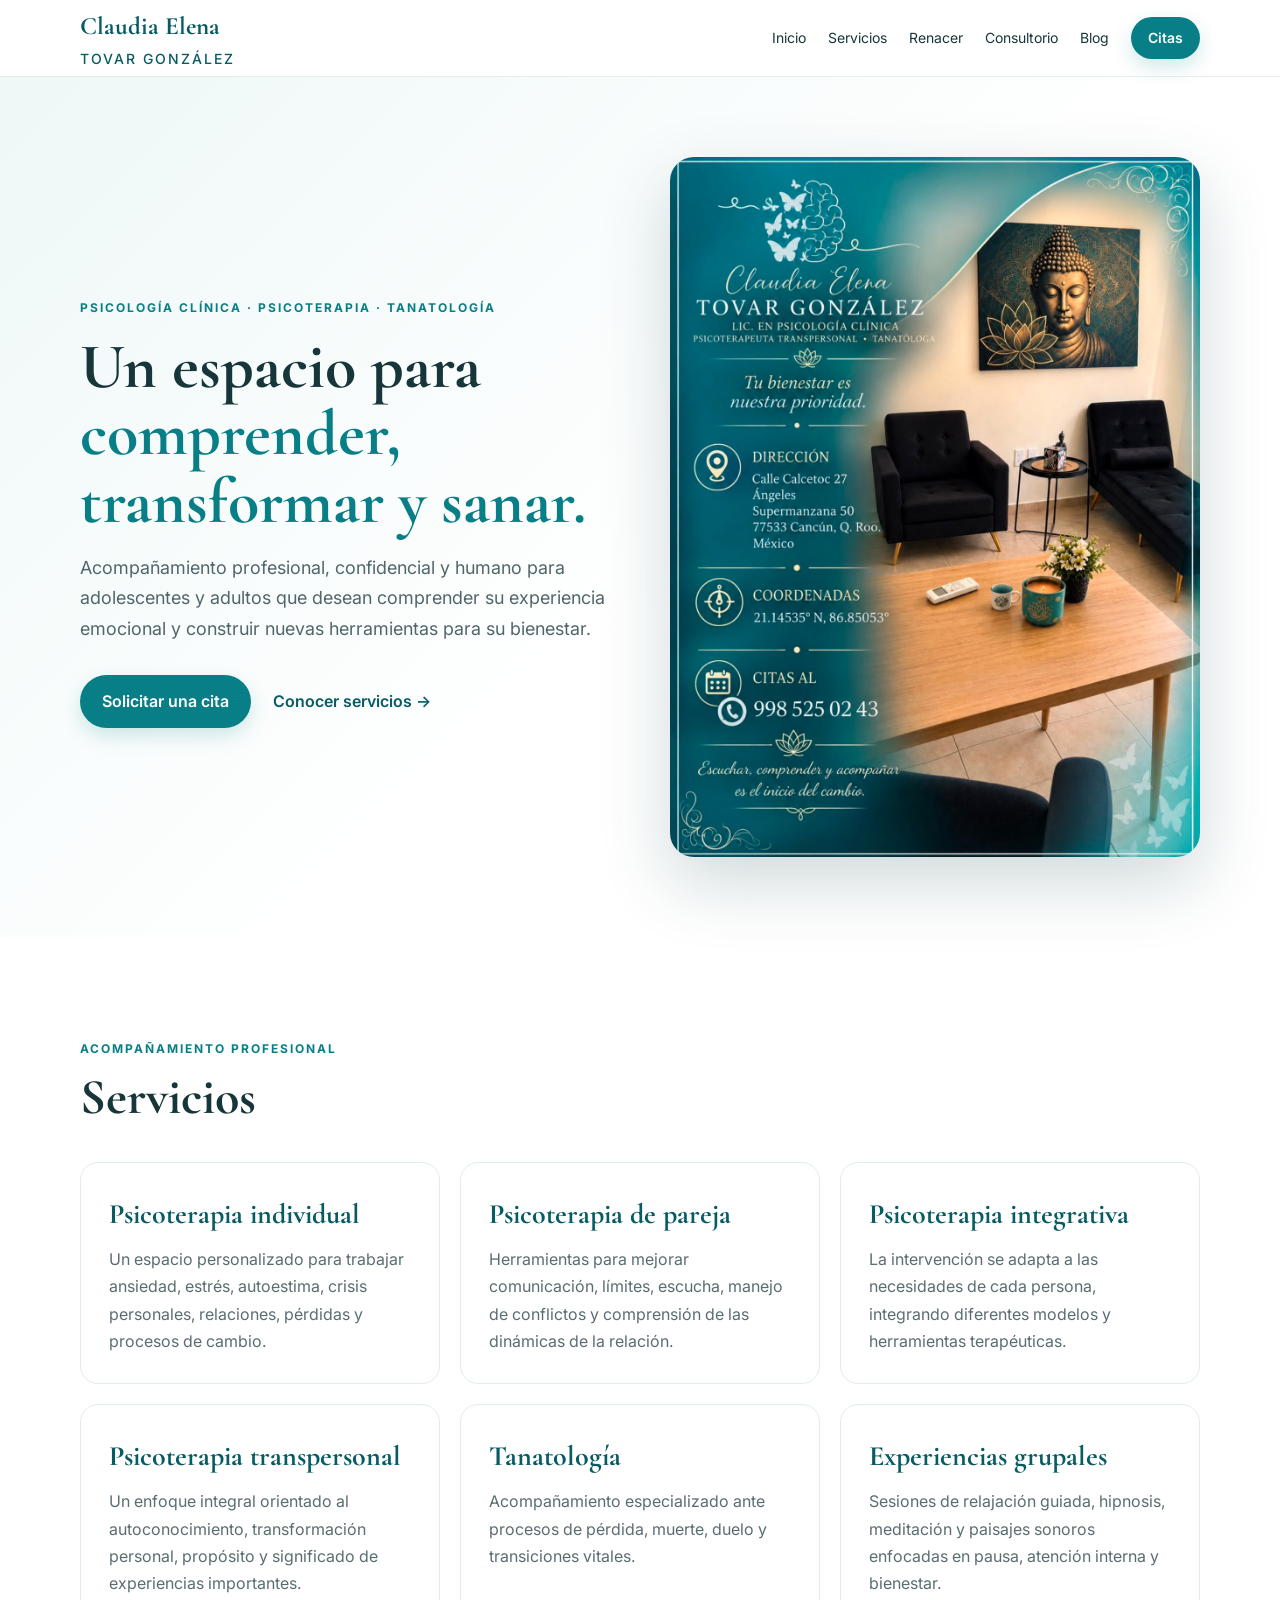
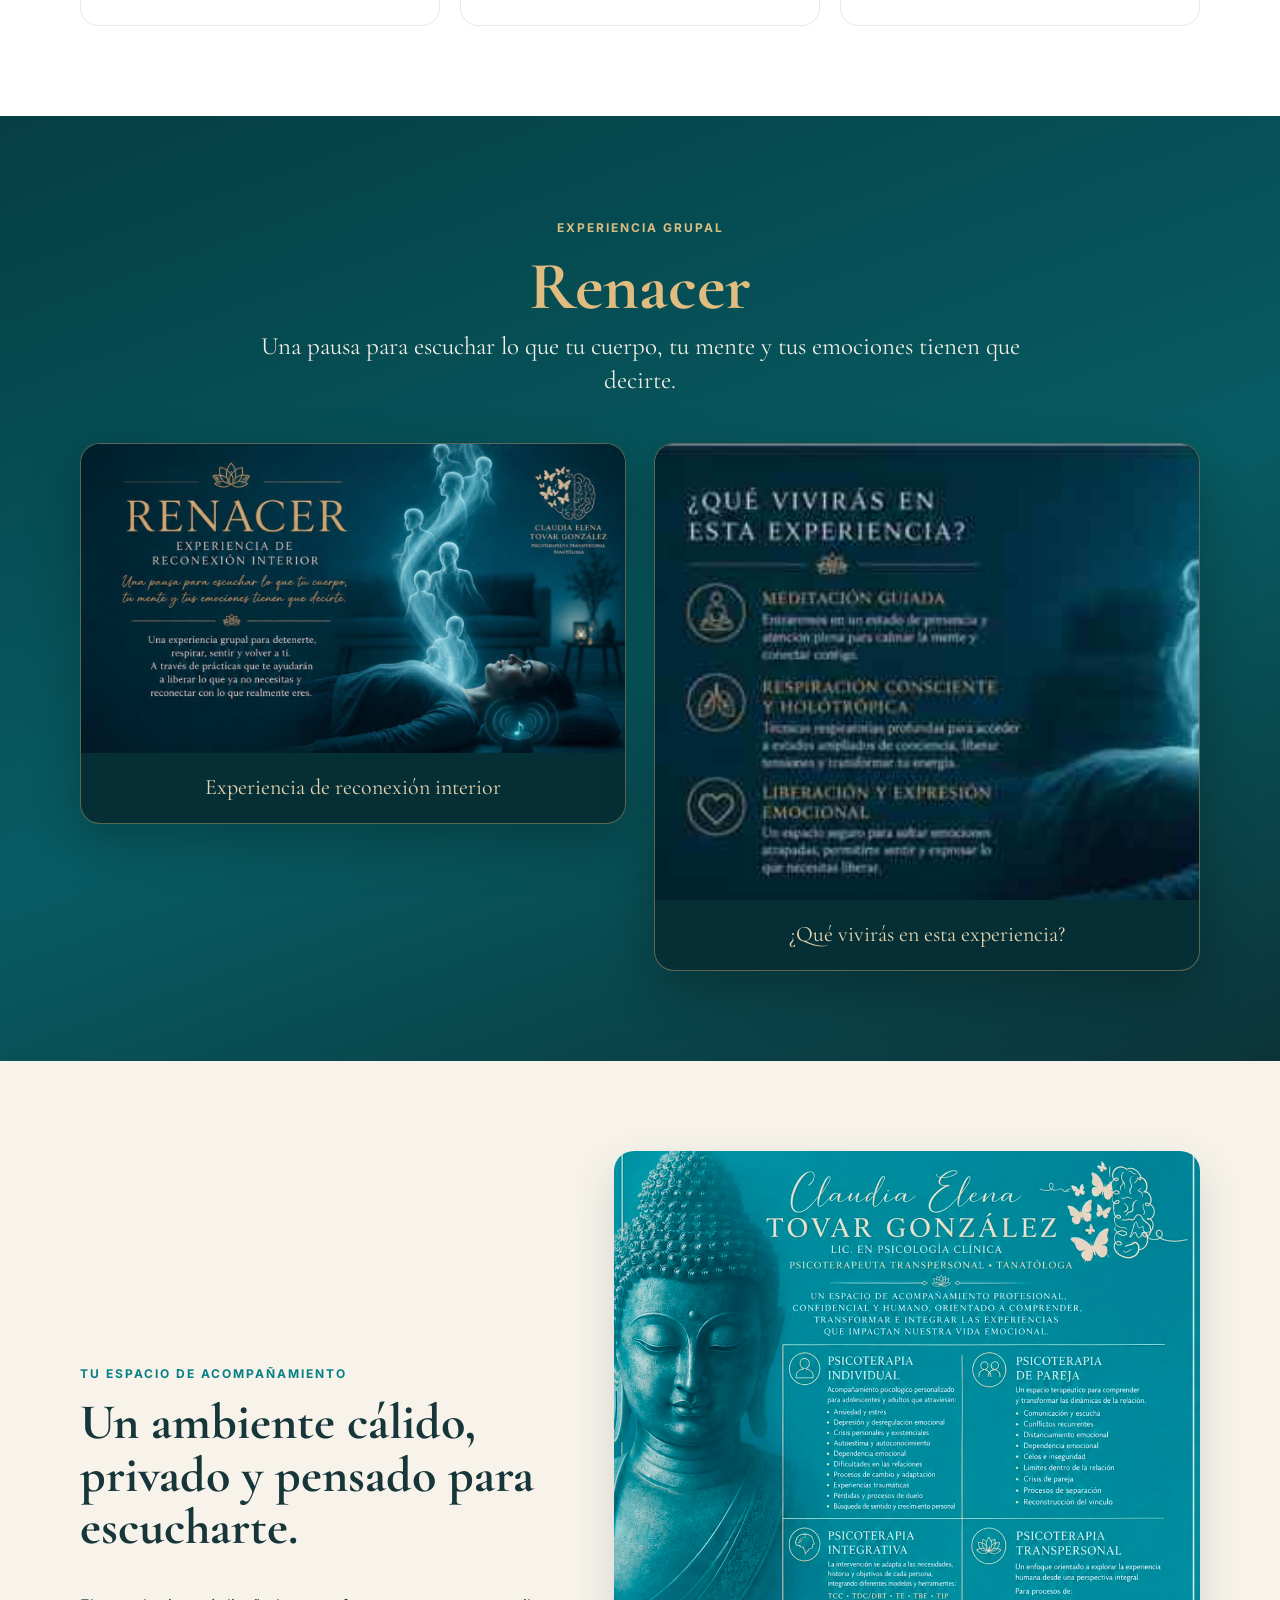
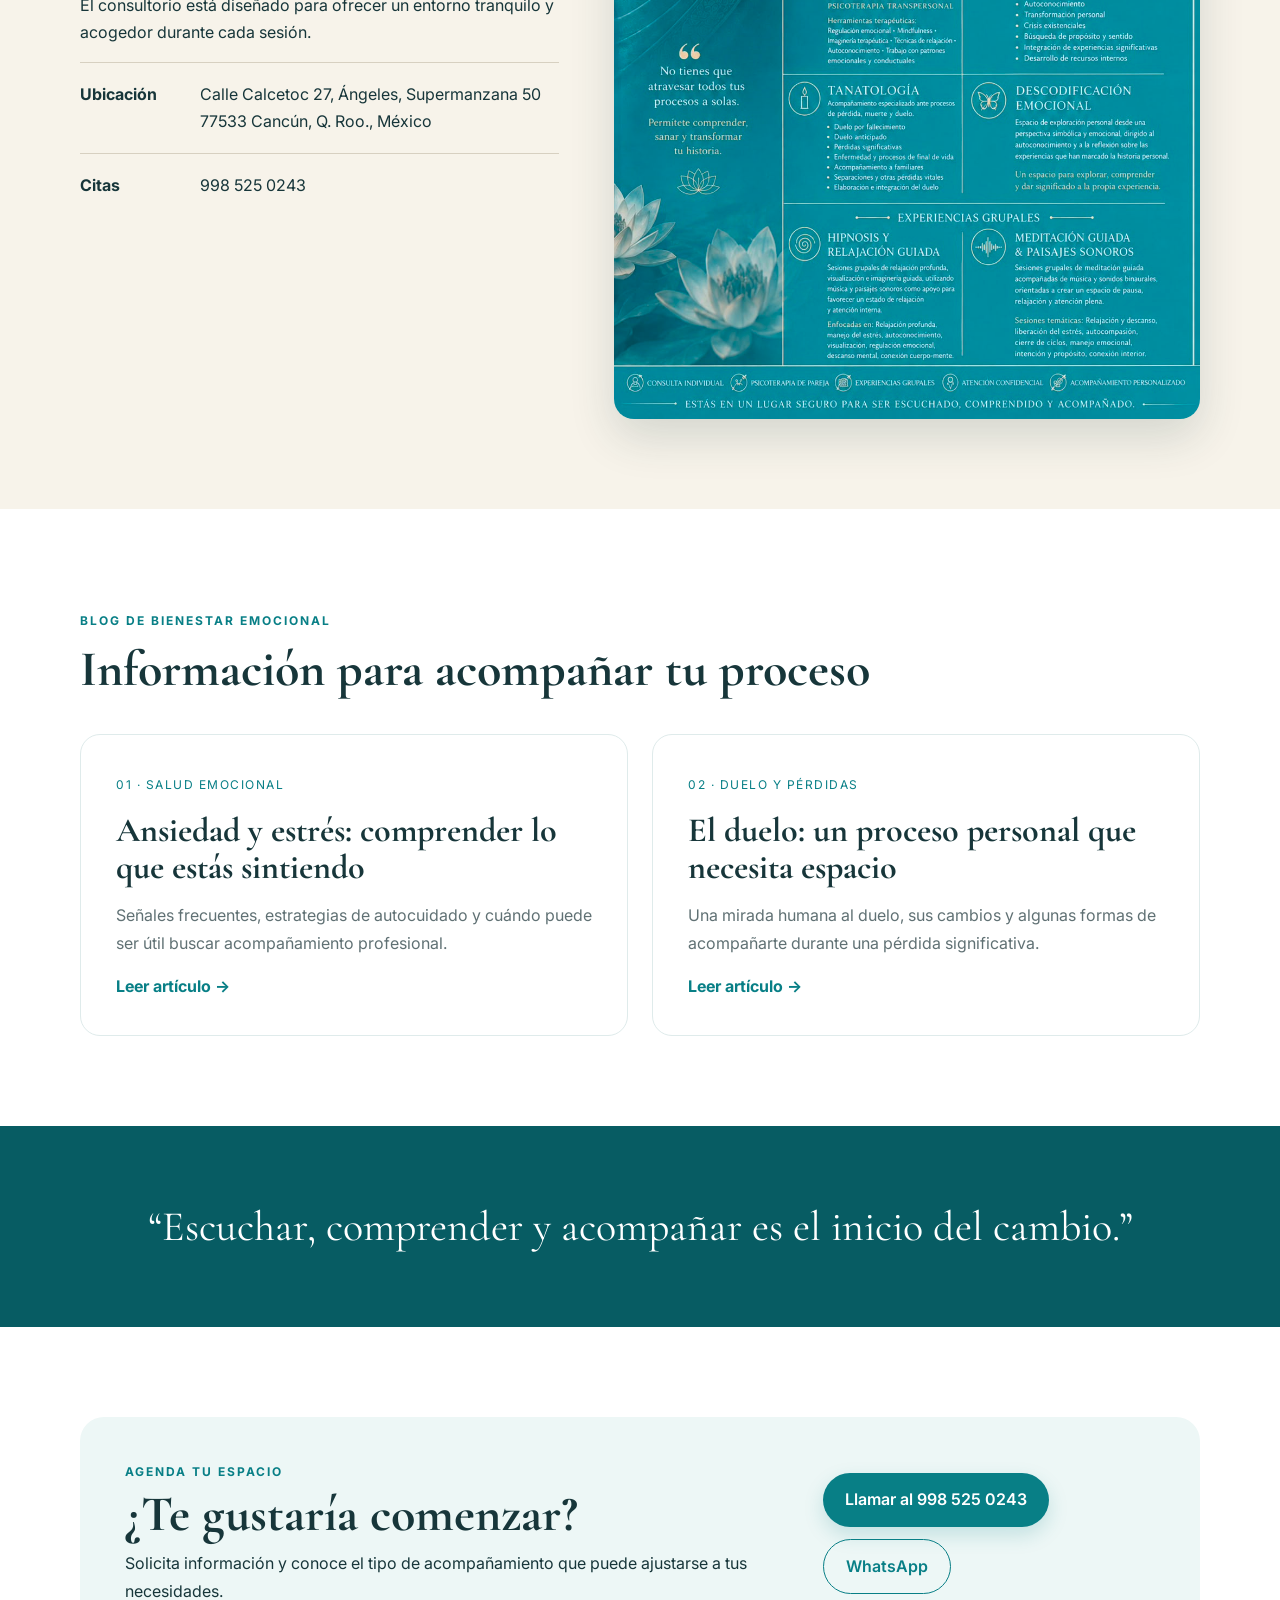
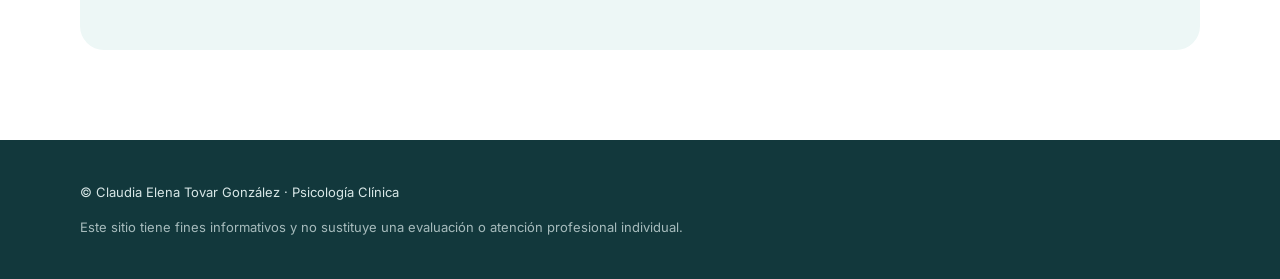
==== index.html @ 8669b96b "Fix image file extension from .jpg to .jpeg a ver si carga la image chida" ====
<!doctype html>
<html lang="es">
<head>
  <meta charset="utf-8">
  <meta name="viewport" content="width=device-width, initial-scale=1">
  <meta name="description" content="Espacio profesional de psicoterapia de Claudia Elena Tovar González. Psicología clínica, psicoterapia transpersonal y tanatología en Cancún.">
  <title>Claudia Elena Tovar González | Psicología Clínica</title>
  <link rel="stylesheet" href="styles.css">
</head>
<body>
<header class="site-header">
  <div class="wrap nav">
    <a class="brand" href="index.html">Claudia Elena <span>Tovar González</span></a>
    <nav>
      <a href="#inicio">Inicio</a>
      <a href="#servicios">Servicios</a>
      <a href="#renacer">Renacer</a>
      <a href="#espacio">Consultorio</a>
      <a href="#blog">Blog</a>
      <a class="btn small" href="#contacto">Citas</a>
    </nav>
  </div>
</header>

<main id="inicio">
  <section class="hero">
    <div class="wrap hero-grid">
      <div class="hero-copy">
        <p class="eyebrow">Psicología clínica · Psicoterapia · Tanatología</p>
        <h1>Un espacio para <em>comprender, transformar y sanar.</em></h1>
        <p class="lead">Acompañamiento profesional, confidencial y humano para adolescentes y adultos que desean comprender su experiencia emocional y construir nuevas herramientas para su bienestar.</p>
        <div class="actions">
          <a class="btn" href="#contacto">Solicitar una cita</a>
          <a class="text-link" href="#servicios">Conocer servicios →</a>
        </div>
      </div>
      <div class="hero-card">
        <img src="images/consultorio.jpg" alt="Consultorio de psicología de Claudia Elena Tovar González">
      </div>
    </div>
  </section>

  <section class="section" id="servicios">
    <div class="wrap">
      <p class="eyebrow">Acompañamiento profesional</p>
      <h2>Servicios</h2>
      <div class="cards">
        <article><h3>Psicoterapia individual</h3><p>Un espacio personalizado para trabajar ansiedad, estrés, autoestima, crisis personales, relaciones, pérdidas y procesos de cambio.</p></article>
        <article><h3>Psicoterapia de pareja</h3><p>Herramientas para mejorar comunicación, límites, escucha, manejo de conflictos y comprensión de las dinámicas de la relación.</p></article>
        <article><h3>Psicoterapia integrativa</h3><p>La intervención se adapta a las necesidades de cada persona, integrando diferentes modelos y herramientas terapéuticas.</p></article>
        <article><h3>Psicoterapia transpersonal</h3><p>Un enfoque integral orientado al autoconocimiento, transformación personal, propósito y significado de experiencias importantes.</p></article>
        <article><h3>Tanatología</h3><p>Acompañamiento especializado ante procesos de pérdida, muerte, duelo y transiciones vitales.</p></article>
        <article><h3>Experiencias grupales</h3><p>Sesiones de relajación guiada, hipnosis, meditación y paisajes sonoros enfocadas en pausa, atención interna y bienestar.</p></article>
      </div>
    </div>
  </section>

  <section class="section renacer-section" id="renacer">
    <div class="wrap">
      <div class="renacer-heading">
        <p class="eyebrow">Experiencia grupal</p>
        <h2>Renacer</h2>
        <p class="renacer-subtitle">Una pausa para escuchar lo que tu cuerpo, tu mente y tus emociones tienen que decirte.</p>
      </div>
      <div class="renacer-gallery">
        <figure class="renacer-card"><img src="images/renacer-experiencia.jpeg" alt="Renacer: experiencia de reconexión interior"><figcaption>Experiencia de reconexión interior</figcaption></figure>
        <figure class="renacer-card"><img src="images/renacer-viviras.jpg" alt="Qué vivirás en la experiencia Renacer"><figcaption>¿Qué vivirás en esta experiencia?</figcaption></figure>
      </div>
    </div>
  </section>

  <section class="section soft" id="espacio">
    <div class="wrap split">
      <div>
        <p class="eyebrow">Tu espacio de acompañamiento</p>
        <h2>Un ambiente cálido, privado y pensado para escucharte.</h2>
        <p>El consultorio está diseñado para ofrecer un entorno tranquilo y acogedor durante cada sesión.</p>
        <div class="info"><strong>Ubicación</strong><span>Calle Calcetoc 27, Ángeles, Supermanzana 50<br>77533 Cancún, Q. Roo., México</span></div>
        <div class="info"><strong>Citas</strong><span>998 525 0243</span></div>
      </div>
      <img class="wide-photo" src="servicios.jpg" alt="Información de servicios de psicoterapia">
    </div>
  </section>

  <section class="section" id="blog">
    <div class="wrap">
      <p class="eyebrow">Blog de bienestar emocional</p>
      <h2>Información para acompañar tu proceso</h2>
      <div class="blog-grid">
        <a class="blog-card" href="blog-ansiedad.html"><span>01 · Salud emocional</span><h3>Ansiedad y estrés: comprender lo que estás sintiendo</h3><p>Señales frecuentes, estrategias de autocuidado y cuándo puede ser útil buscar acompañamiento profesional.</p><b>Leer artículo →</b></a>
        <a class="blog-card" href="blog-duelo.html"><span>02 · Duelo y pérdidas</span><h3>El duelo: un proceso personal que necesita espacio</h3><p>Una mirada humana al duelo, sus cambios y algunas formas de acompañarte durante una pérdida significativa.</p><b>Leer artículo →</b></a>
      </div>
    </div>
  </section>

  <section class="quote"><div class="wrap"><p>“Escuchar, comprender y acompañar es el inicio del cambio.”</p></div></section>

  <section class="contact section" id="contacto">
    <div class="wrap contact-box">
      <div><p class="eyebrow">Agenda tu espacio</p><h2>¿Te gustaría comenzar?</h2><p>Solicita información y conoce el tipo de acompañamiento que puede ajustarse a tus necesidades.</p></div>
      <div class="contact-actions"><a class="btn" href="tel:+529985250243">Llamar al 998 525 0243</a><a class="btn outline" href="https://wa.me/529985250243" target="_blank" rel="noopener">WhatsApp</a></div>
    </div>
  </section>
</main>

<footer><div class="wrap"><p>© Claudia Elena Tovar González · Psicología Clínica</p><p class="disclaimer">Este sitio tiene fines informativos y no sustituye una evaluación o atención profesional individual.</p></div></footer>
</body>
</html>
---- styles.css ----
@import url('https://fonts.googleapis.com/css2?family=Cormorant+Garamond:wght@500;600;700&family=Inter:wght@400;500;600&display=swap');
:root{--teal:#087f86;--deep:#075c63;--cream:#f7f3ea;--ink:#17363a;--gold:#c8a86b;--white:#fff}
*{box-sizing:border-box}html{scroll-behavior:smooth}body{margin:0;background:#fff;color:var(--ink);font-family:Inter,Arial,sans-serif;line-height:1.7}
.wrap{width:min(1120px,92%);margin:auto}.site-header{position:sticky;top:0;z-index:10;background:rgba(255,255,255,.94);backdrop-filter:blur(10px);border-bottom:1px solid #e8eeee}.nav{height:76px;display:flex;align-items:center;justify-content:space-between}.brand{font-family:'Cormorant Garamond',serif;font-size:25px;color:var(--deep);text-decoration:none;font-weight:700}.brand span{display:block;font-size:14px;letter-spacing:2px;text-transform:uppercase;font-family:Inter,sans-serif;font-weight:500}
nav{display:flex;gap:22px;align-items:center}nav a{color:var(--ink);text-decoration:none;font-size:14px}.btn{display:inline-block;background:var(--teal);color:white!important;padding:13px 22px;border-radius:30px;text-decoration:none;font-weight:600;box-shadow:0 8px 20px rgba(8,127,134,.18)}.btn.small{padding:9px 17px}.btn.outline{background:transparent;border:1px solid var(--teal);color:var(--teal)!important;box-shadow:none}
.hero{background:linear-gradient(135deg,#eef8f7,#fff 55%);padding:80px 0}.hero-grid{display:grid;grid-template-columns:1fr 1fr;gap:60px;align-items:center}.eyebrow{color:var(--teal);text-transform:uppercase;letter-spacing:2px;font-size:12px;font-weight:700}.hero h1,h2{font-family:'Cormorant Garamond',serif;line-height:1.05}.hero h1{font-size:64px;margin:15px 0}.hero h1 em{color:var(--teal);font-style:normal}.lead{font-size:18px;color:#50666a;max-width:620px}.actions{display:flex;gap:22px;align-items:center;margin-top:30px}.text-link{color:var(--deep);text-decoration:none;font-weight:600}.hero-card{border-radius:24px;overflow:hidden;box-shadow:0 25px 70px rgba(15,65,70,.2)}.hero-card img{width:100%;display:block}
.section{padding:90px 0}.soft{background:var(--cream)}h2{font-size:50px;margin:8px 0 38px}.cards{display:grid;grid-template-columns:repeat(3,1fr);gap:20px}.cards article{padding:28px;background:#fff;border:1px solid #e1ecec;border-radius:18px}.cards h3{font-family:'Cormorant Garamond',serif;font-size:28px;color:var(--deep);margin:0 0 8px}.cards p{margin:0;color:#5a6d70}.split{display:grid;grid-template-columns:.9fr 1.1fr;gap:55px;align-items:center}.info{display:flex;gap:20px;border-top:1px solid #d7d0c1;padding:18px 0}.info strong{min-width:100px}.wide-photo{width:100%;border-radius:20px;box-shadow:0 18px 45px rgba(30,60,60,.16)}
.renacer-section{background:linear-gradient(160deg,#063e45,#075c63 55%,#0b343a);color:#fff}.renacer-heading{text-align:center;max-width:760px;margin:0 auto 45px}.renacer-heading .eyebrow{color:#d8bd82}.renacer-heading h2{font-size:68px;margin:5px 0 8px;color:#e0bd7f}.renacer-subtitle{font-family:'Cormorant Garamond',serif;font-size:25px;line-height:1.35;margin:0;color:#f2eee4}.renacer-gallery{display:grid;grid-template-columns:1fr 1fr;gap:28px;align-items:start}.renacer-card{margin:0;background:#062f35;border:1px solid rgba(216,189,130,.4);border-radius:20px;overflow:hidden;box-shadow:0 20px 50px rgba(0,0,0,.25)}.renacer-card img{width:100%;display:block;height:auto}.renacer-card figcaption{padding:16px 20px;text-align:center;color:#e5d4b0;font-family:'Cormorant Garamond',serif;font-size:22px}
.blog-grid{display:grid;grid-template-columns:1fr 1fr;gap:24px}.blog-card{padding:35px;border-radius:20px;border:1px solid #dfebeb;text-decoration:none;color:var(--ink);background:#fff;transition:.2s}.blog-card:hover{transform:translateY(-3px);box-shadow:0 15px 35px rgba(0,0,0,.08)}.blog-card span{font-size:12px;text-transform:uppercase;letter-spacing:1.5px;color:var(--teal)}.blog-card h3{font-family:'Cormorant Garamond',serif;font-size:34px;line-height:1.1;margin:15px 0}.blog-card p{color:#607174}.blog-card b{color:var(--teal)}
.quote{padding:65px 0;background:var(--deep);color:white;text-align:center}.quote p{font-family:'Cormorant Garamond',serif;font-size:42px;margin:0}.contact-box{display:flex;justify-content:space-between;align-items:center;gap:40px;padding:45px;border-radius:24px;background:#edf7f6}.contact-box h2{margin:5px 0 10px}.contact-box p{margin:0}.contact-actions{display:flex;gap:12px;flex-wrap:wrap}footer{background:#12383c;color:#d8e7e7;padding:28px 0;font-size:13px}.disclaimer{opacity:.75}
.article-hero{padding:90px 0 45px;background:linear-gradient(135deg,#eef8f7,#fff)}.article{max-width:800px;margin:auto;padding:30px 0 90px}.article h1{font-family:'Cormorant Garamond',serif;font-size:60px;line-height:1.05;margin:10px 0 20px;color:var(--deep)}.article h2{font-size:36px;margin-top:45px;margin-bottom:12px}.article p,.article li{font-size:17px;color:#455d61}.note{background:#f6f1e5;border-left:4px solid var(--gold);padding:18px 22px;margin:30px 0}.back{display:inline-block;margin-top:25px;color:var(--teal);text-decoration:none;font-weight:600}
@media(max-width:900px){nav{gap:12px}nav a:not(.btn){display:none}.hero{padding:55px 0}.hero-grid,.split,.blog-grid,.renacer-gallery{grid-template-columns:1fr}.hero h1{font-size:48px}.cards{grid-template-columns:1fr 1fr}h2{font-size:42px}.renacer-heading h2{font-size:58px}.contact-box{display:block}.contact-actions{margin-top:25px}}
@media(max-width:520px){.cards{grid-template-columns:1fr}.hero h1{font-size:42px}.article h1{font-size:45px}.renacer-heading h2{font-size:50px}.renacer-subtitle{font-size:22px}}
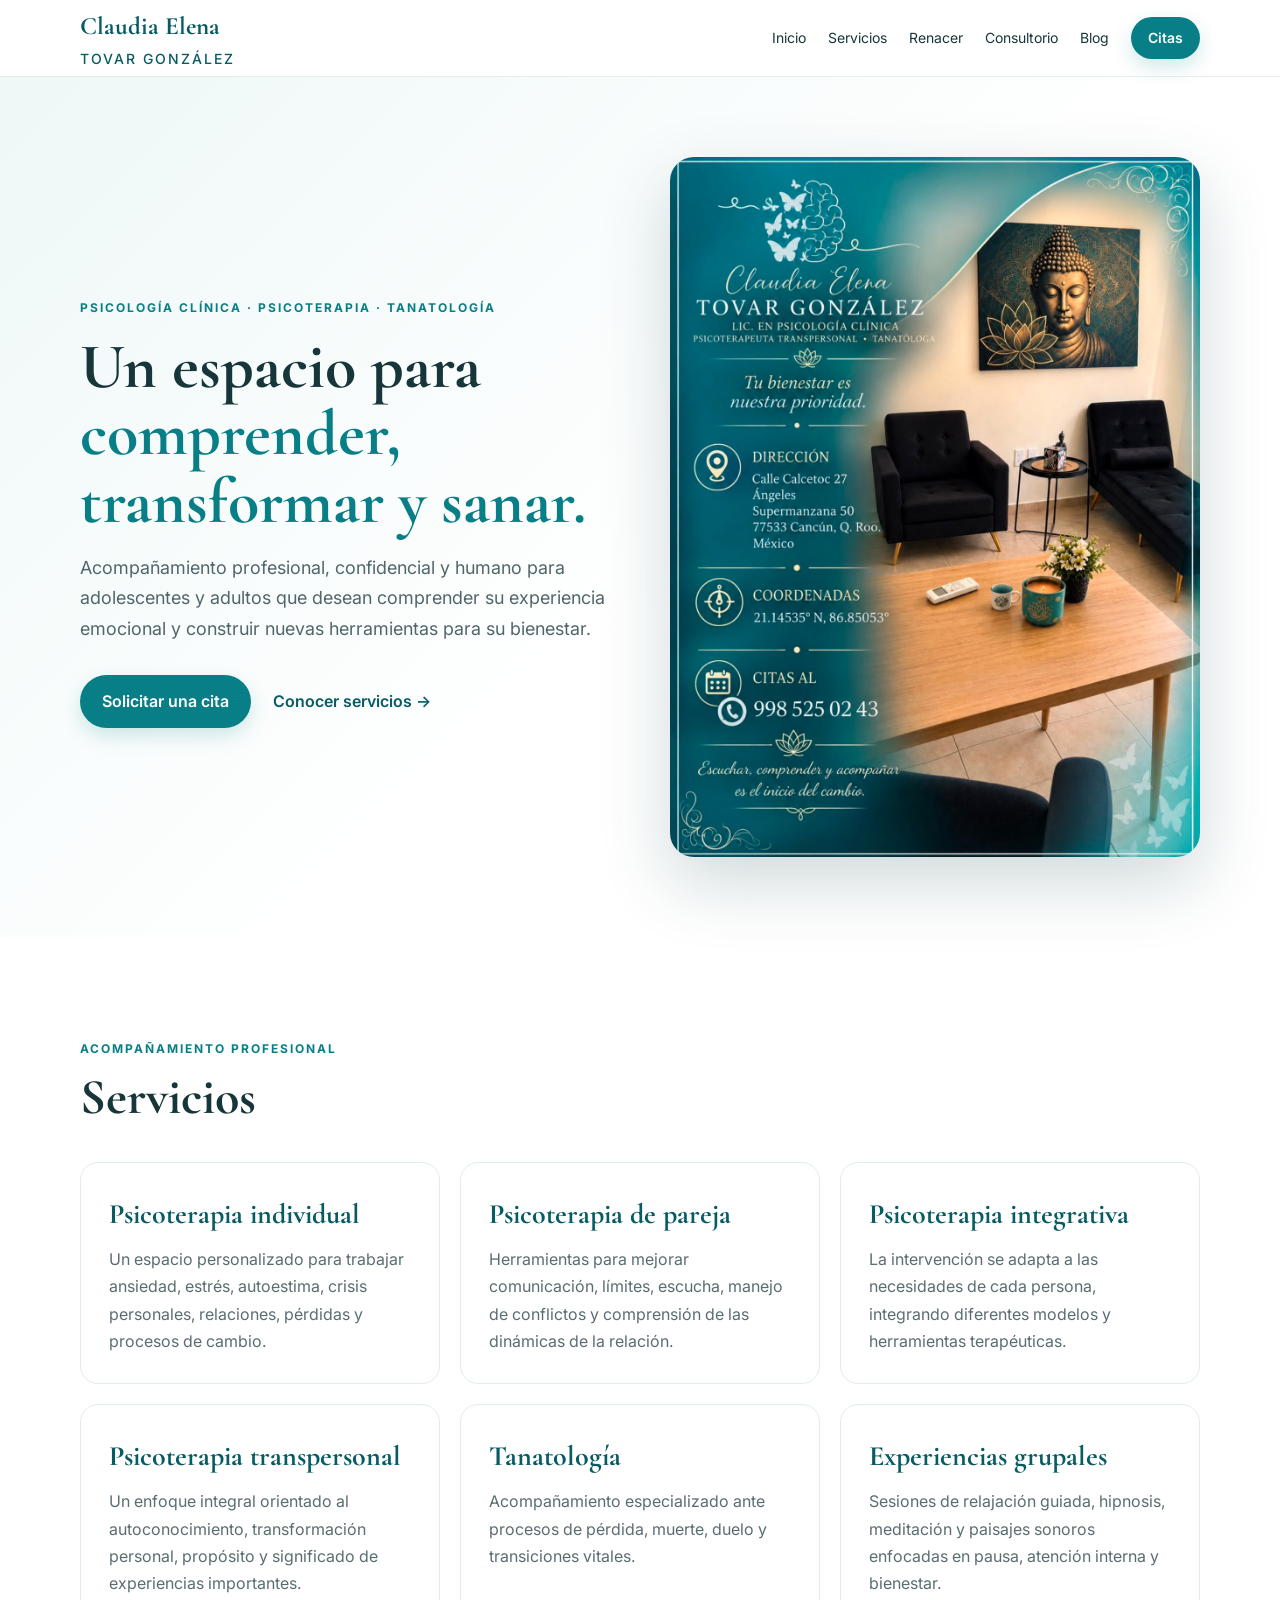
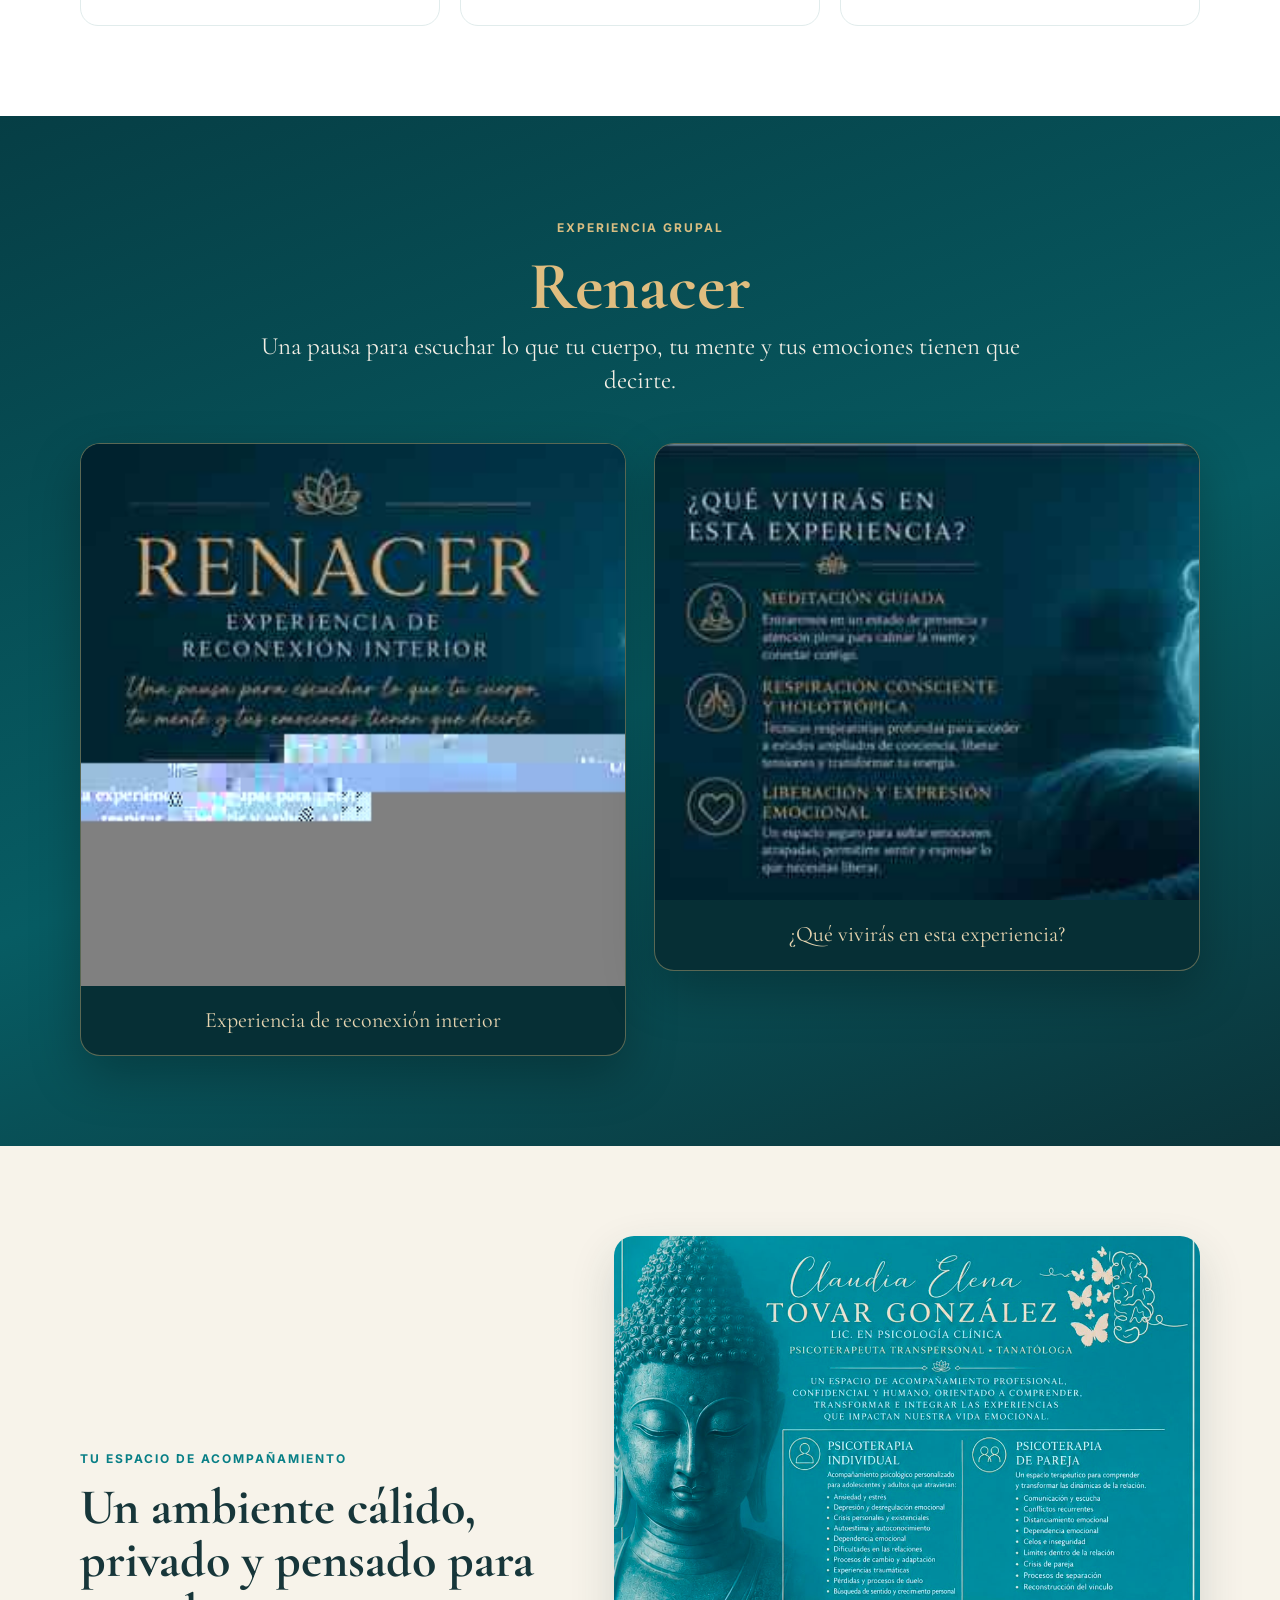
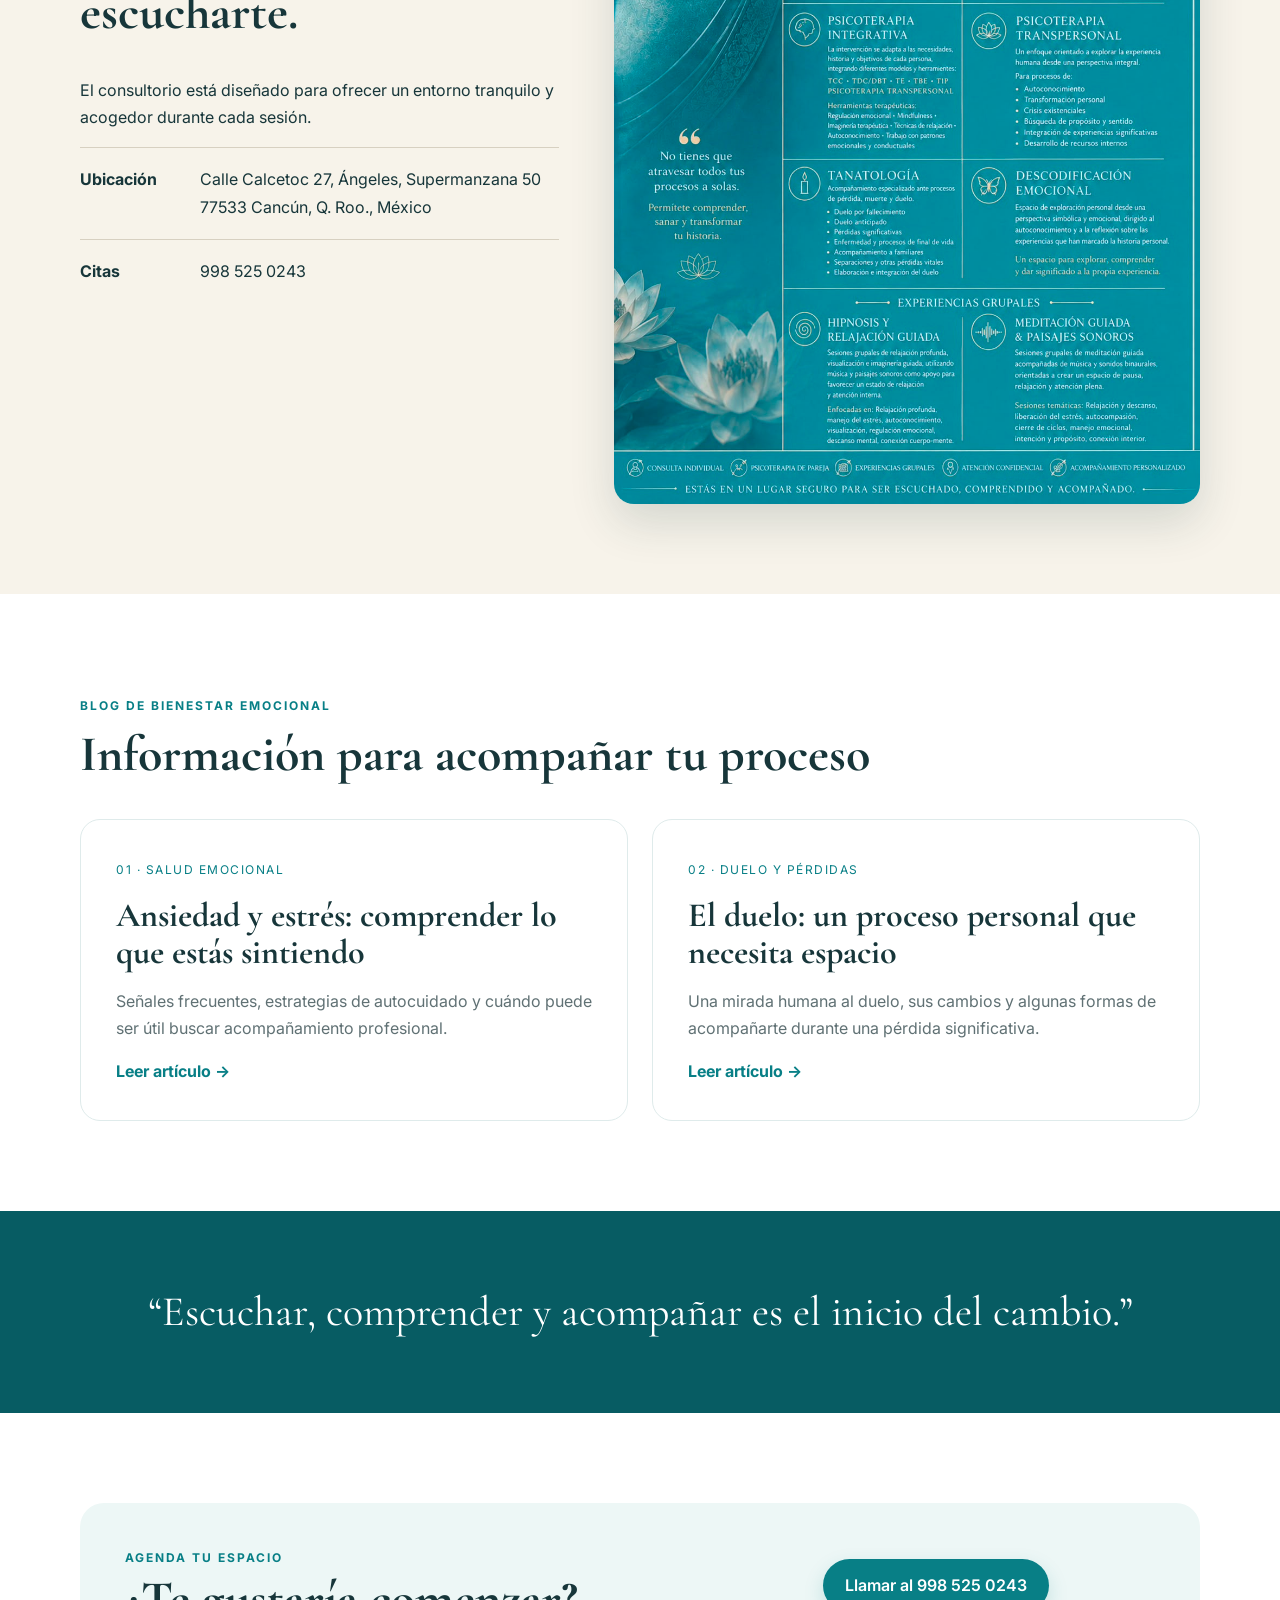
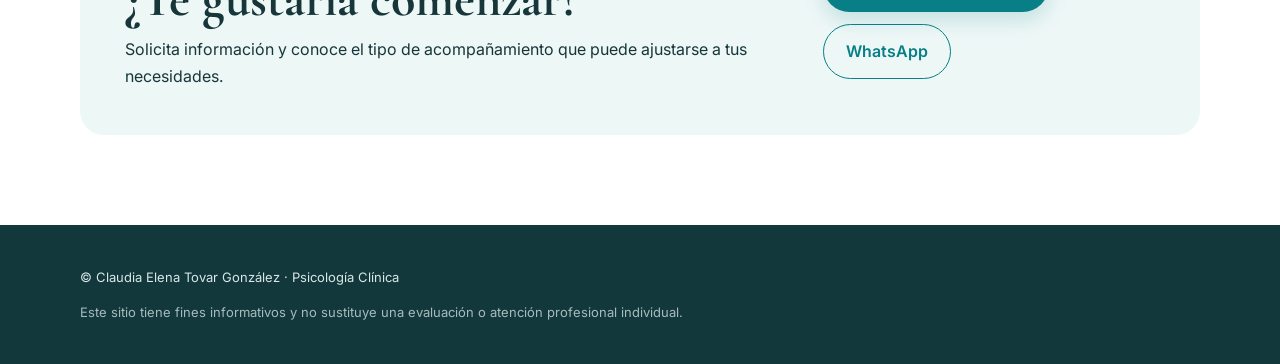
==== commit 02b0ed7f: "Fix image file extension in renacer experience" ====
--- a/index.html
+++ b/index.html
@@ -63,7 +63,7 @@
         <p class="renacer-subtitle">Una pausa para escuchar lo que tu cuerpo, tu mente y tus emociones tienen que decirte.</p>
       </div>
       <div class="renacer-gallery">
-        <figure class="renacer-card"><img src="images/renacer-experiencia.jpeg" alt="Renacer: experiencia de reconexión interior"><figcaption>Experiencia de reconexión interior</figcaption></figure>
+        <figure class="renacer-card"><img src="images/renacer-experiencia.jpg" alt="Renacer: experiencia de reconexión interior"><figcaption>Experiencia de reconexión interior</figcaption></figure>
         <figure class="renacer-card"><img src="images/renacer-viviras.jpg" alt="Qué vivirás en la experiencia Renacer"><figcaption>¿Qué vivirás en esta experiencia?</figcaption></figure>
       </div>
     </div>
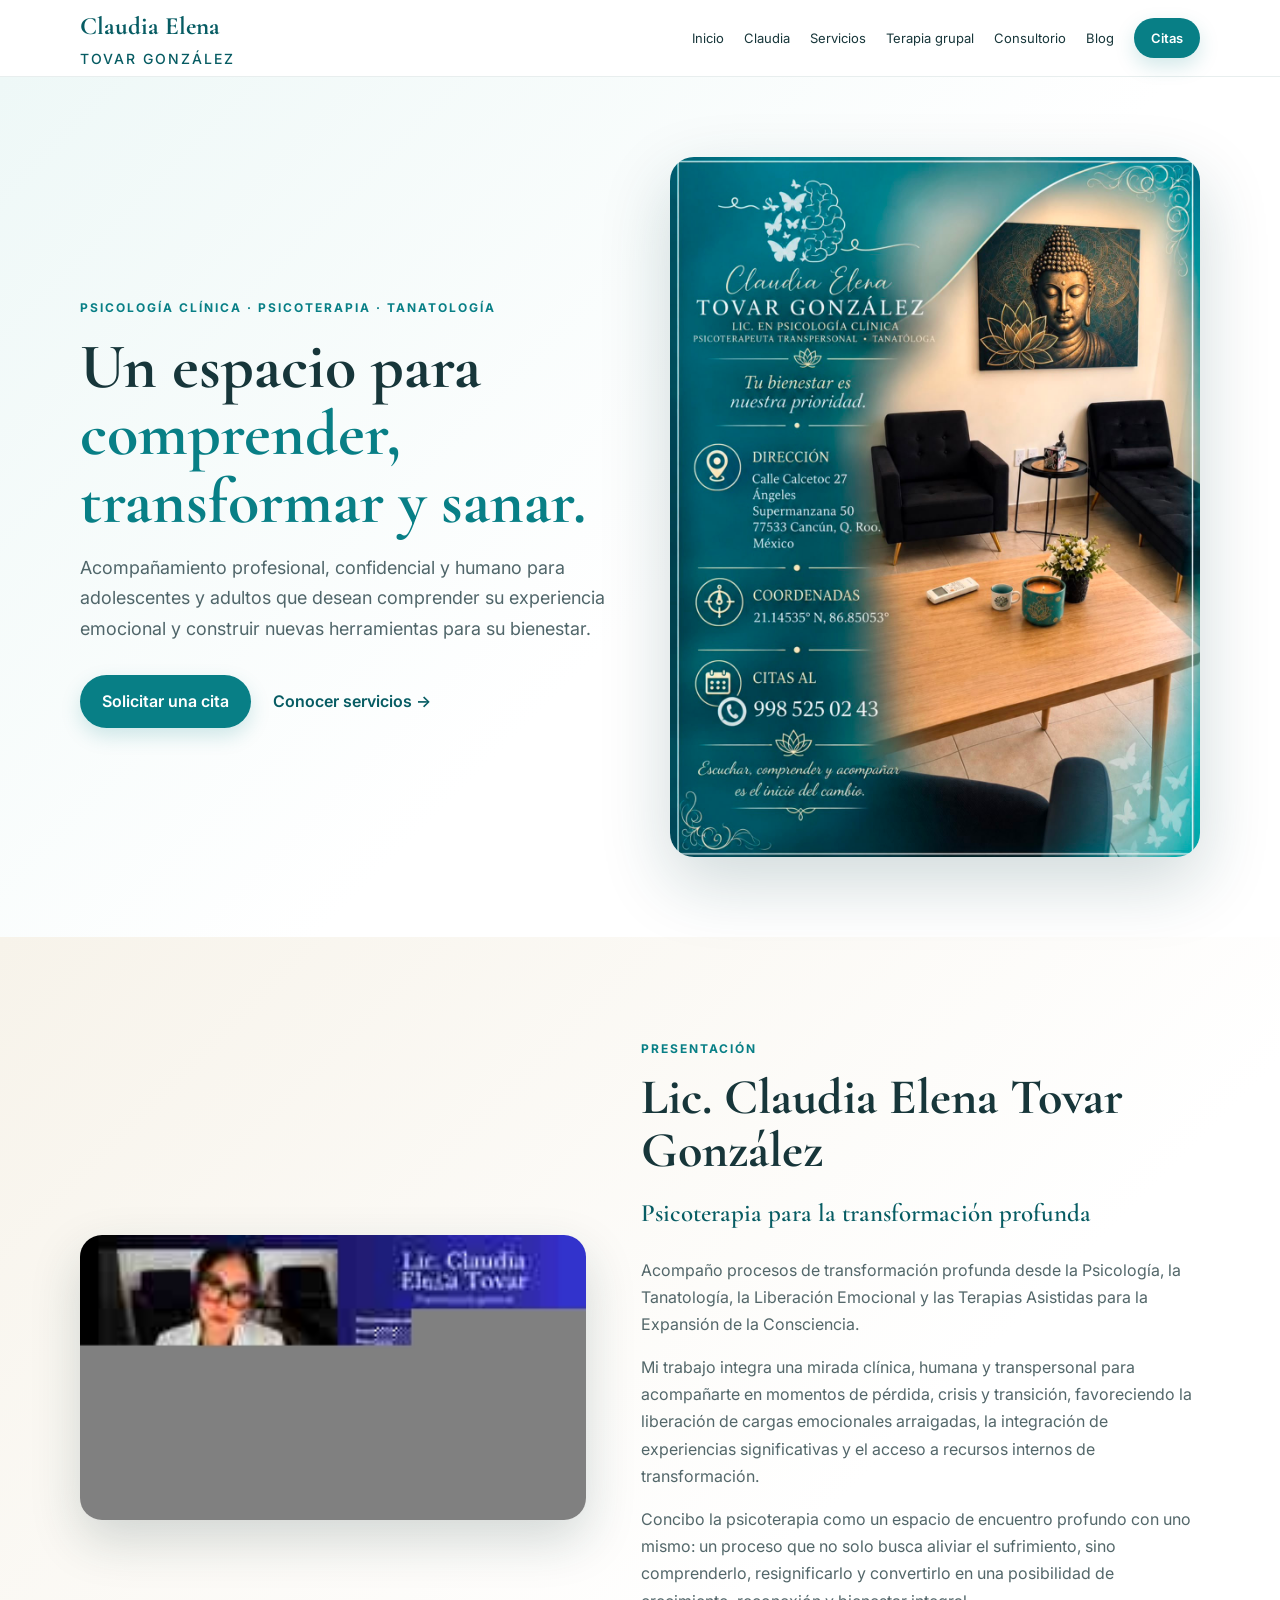
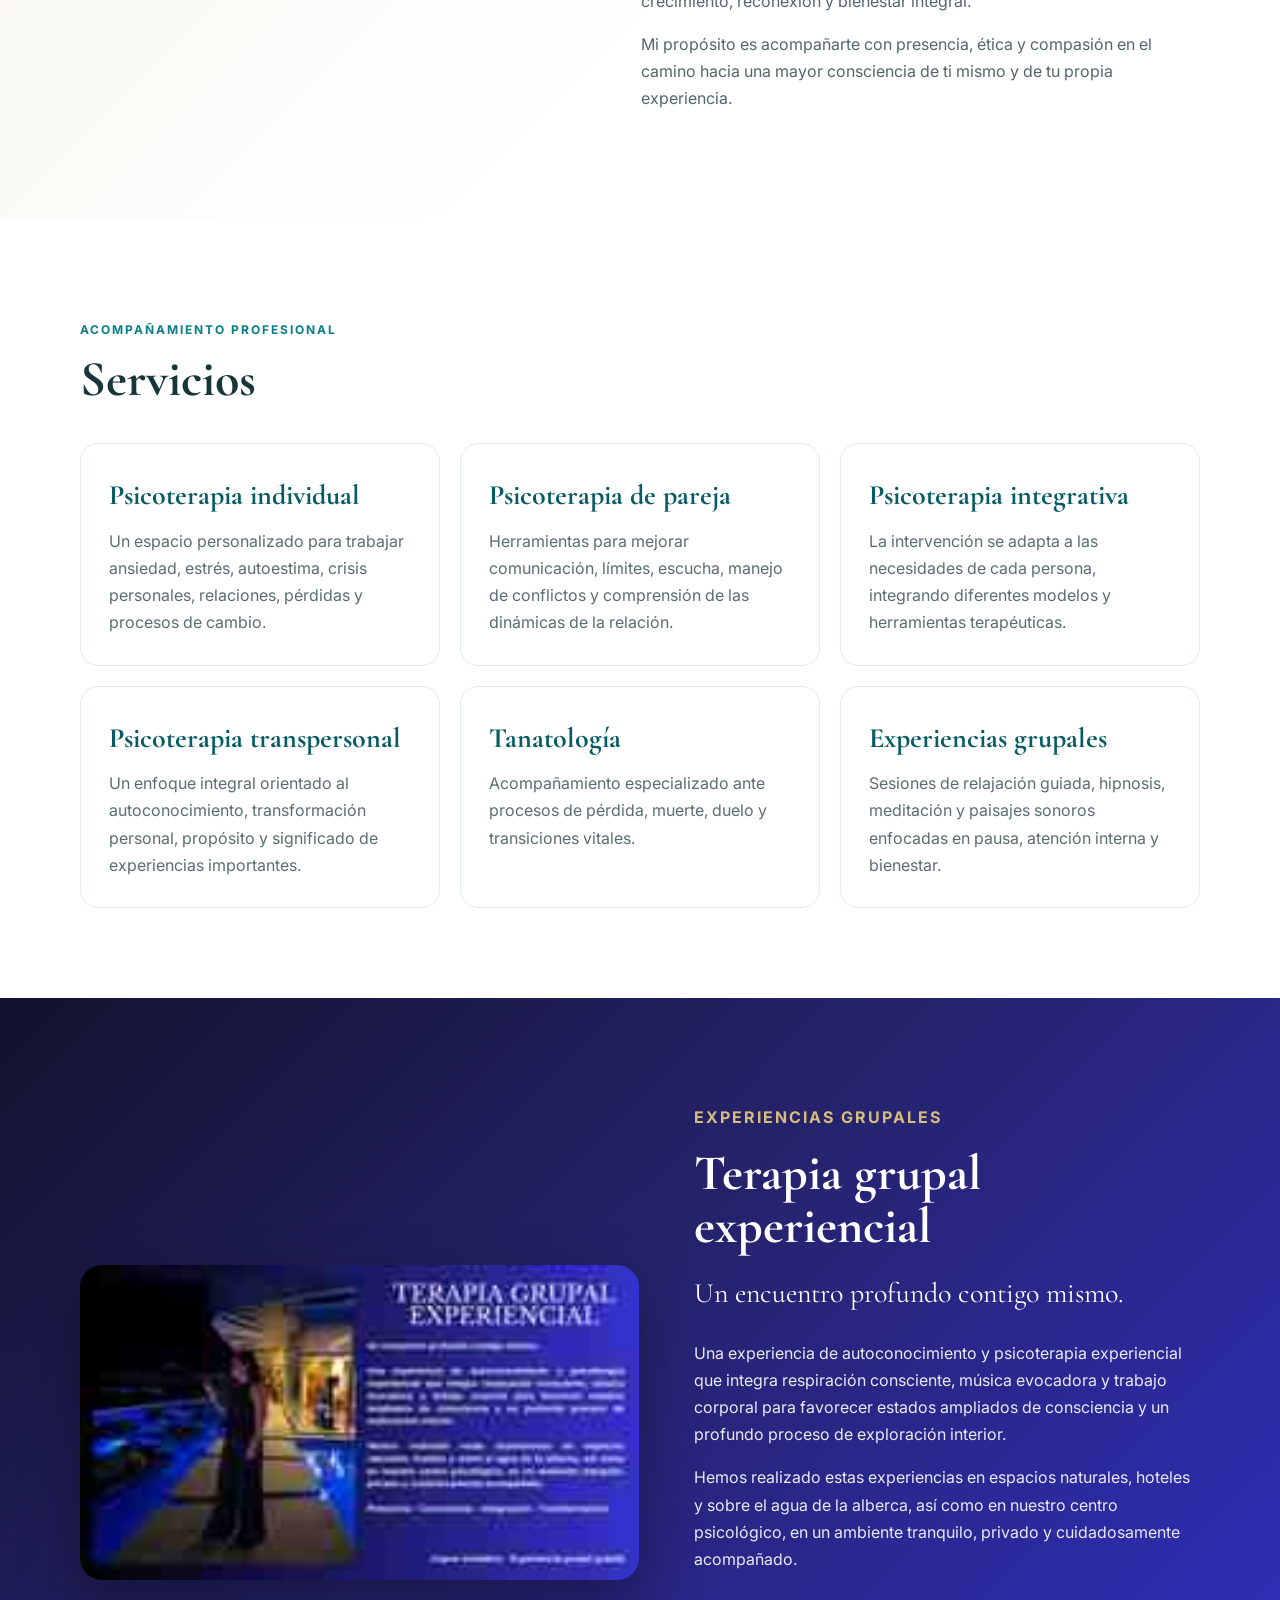
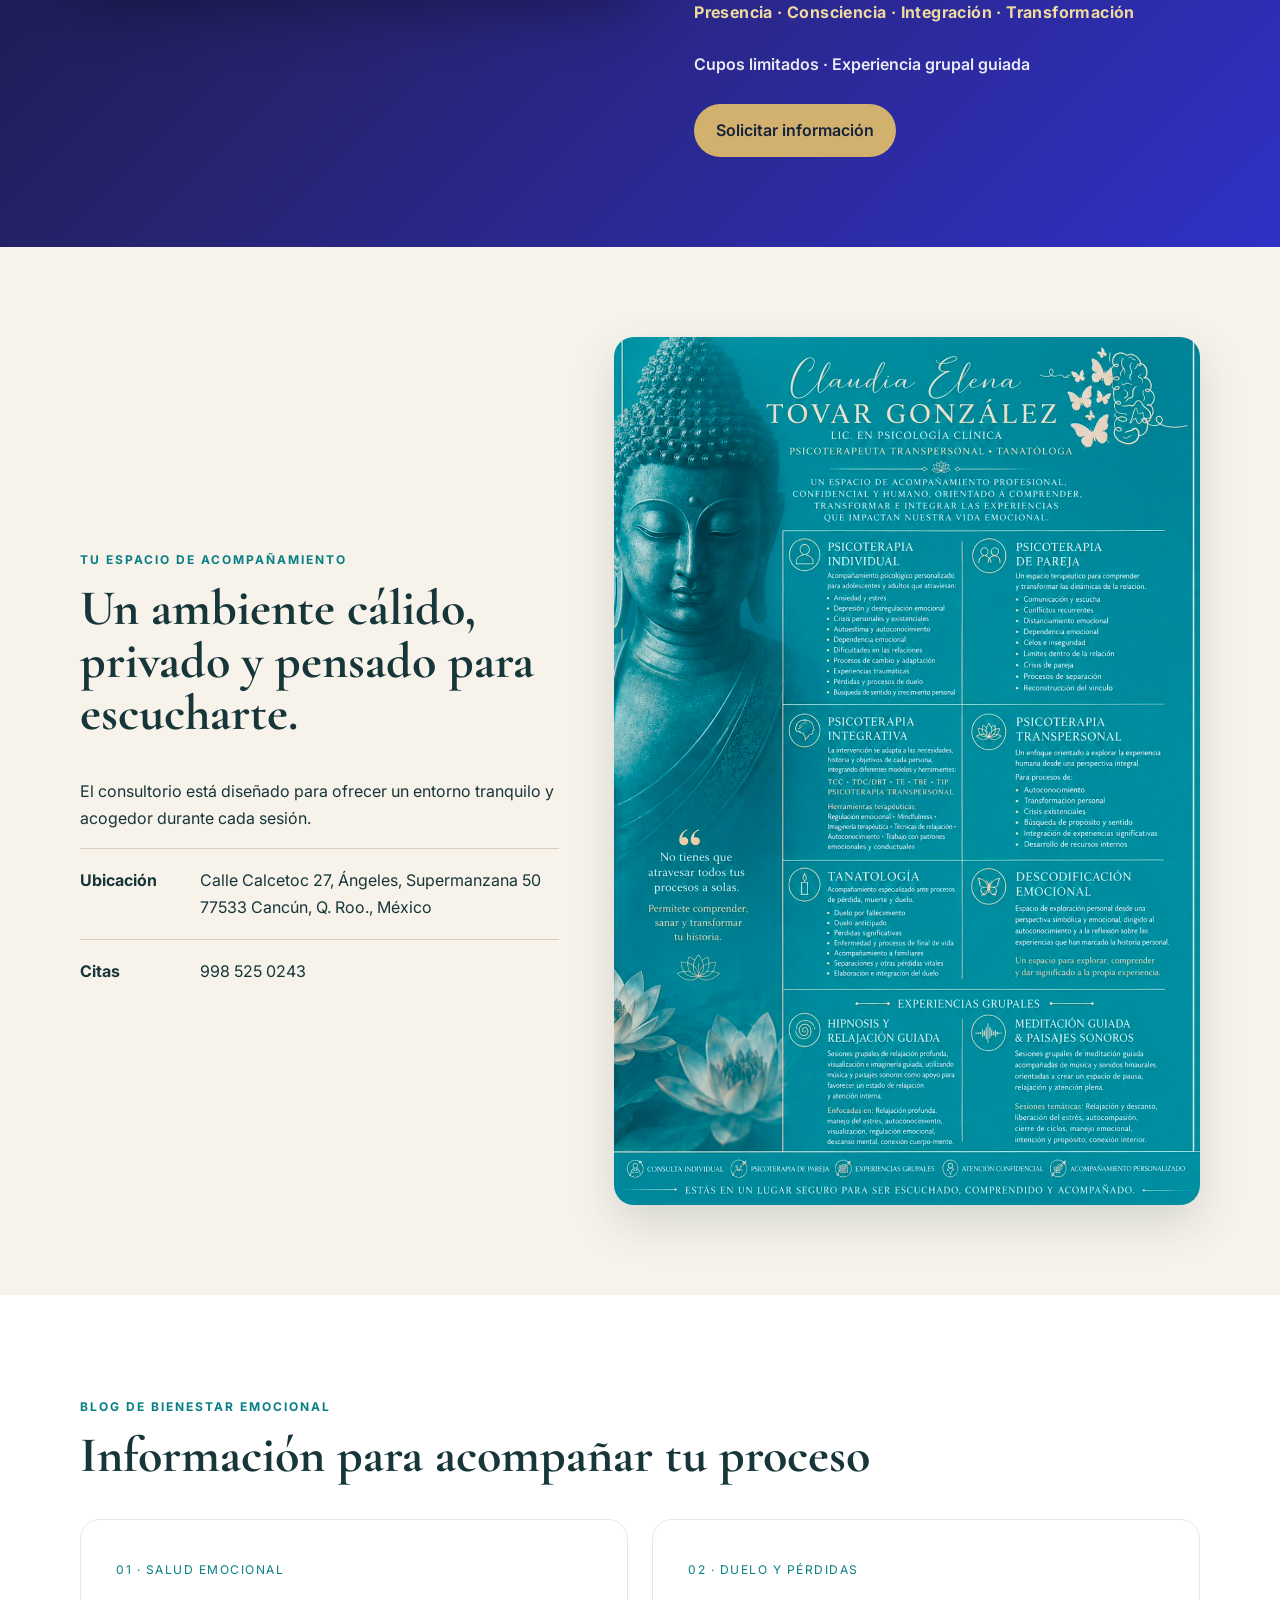
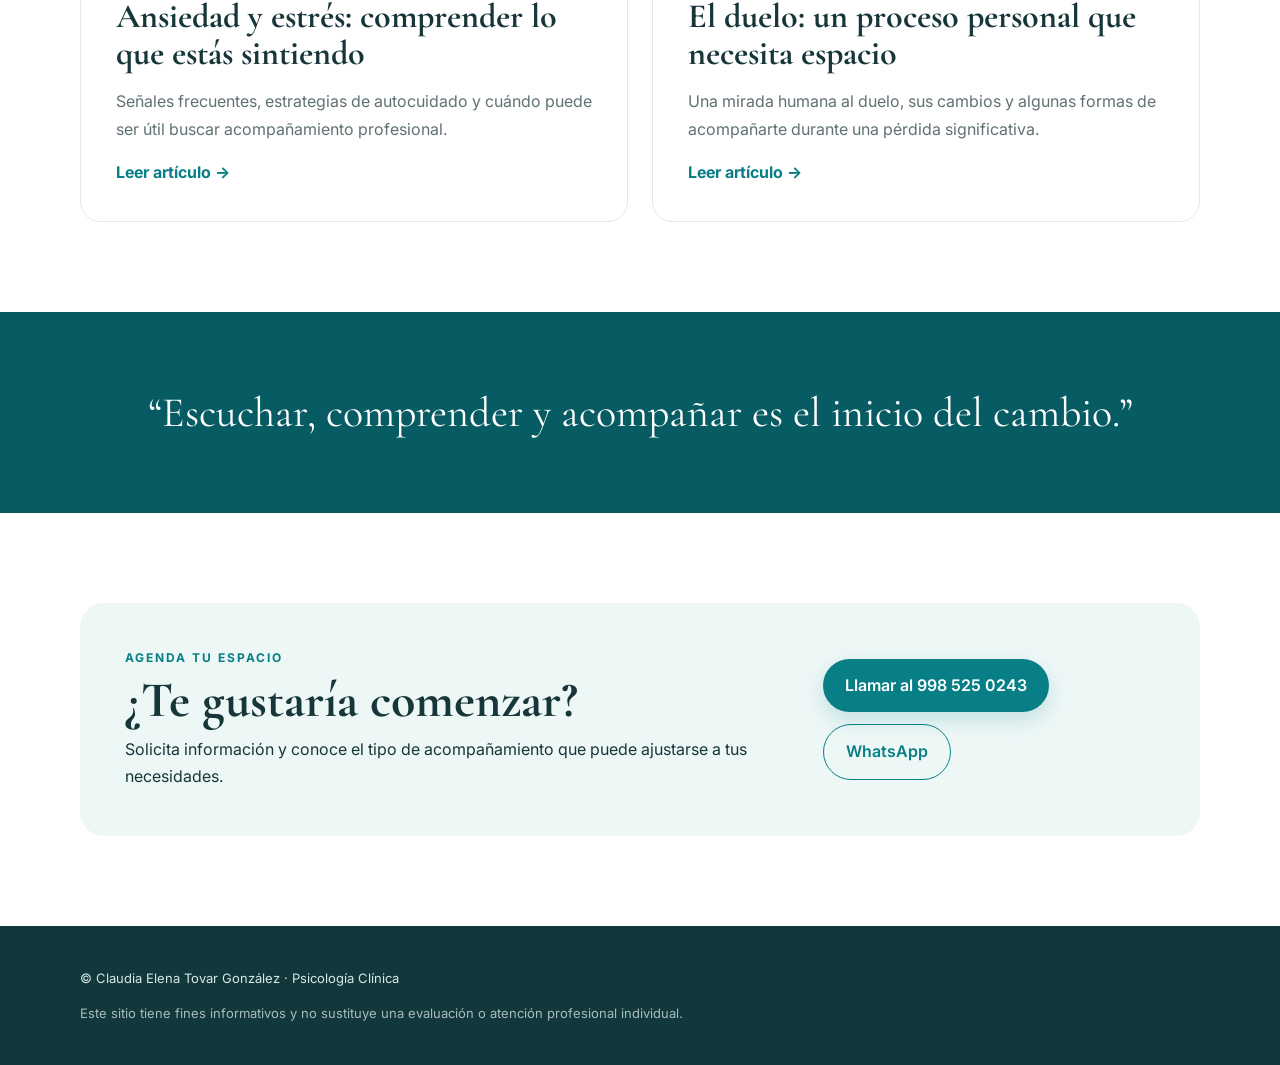
==== commit f07863e9: "Add psychologist presentation and experiential group therapy sections" ====
--- a/index.html
+++ b/index.html
@@ -13,8 +13,9 @@
     <a class="brand" href="index.html">Claudia Elena <span>Tovar González</span></a>
     <nav>
       <a href="#inicio">Inicio</a>
+      <a href="#presentacion">Claudia</a>
       <a href="#servicios">Servicios</a>
-      <a href="#renacer">Renacer</a>
+      <a href="#grupal">Terapia grupal</a>
       <a href="#espacio">Consultorio</a>
       <a href="#blog">Blog</a>
       <a class="btn small" href="#contacto">Citas</a>
@@ -40,6 +41,23 @@
     </div>
   </section>
 
+  <section class="section presentation" id="presentacion">
+    <div class="wrap split presentation-grid">
+      <div class="presentation-photo">
+        <img src="images/psico.jpg" alt="Lic. Claudia Elena Tovar González, psicóloga clínica">
+      </div>
+      <div>
+        <p class="eyebrow">Presentación</p>
+        <h2>Lic. Claudia Elena Tovar González</h2>
+        <p class="presentation-subtitle">Psicoterapia para la transformación profunda</p>
+        <p>Acompaño procesos de transformación profunda desde la Psicología, la Tanatología, la Liberación Emocional y las Terapias Asistidas para la Expansión de la Consciencia.</p>
+        <p>Mi trabajo integra una mirada clínica, humana y transpersonal para acompañarte en momentos de pérdida, crisis y transición, favoreciendo la liberación de cargas emocionales arraigadas, la integración de experiencias significativas y el acceso a recursos internos de transformación.</p>
+        <p>Concibo la psicoterapia como un espacio de encuentro profundo con uno mismo: un proceso que no solo busca aliviar el sufrimiento, sino comprenderlo, resignificarlo y convertirlo en una posibilidad de crecimiento, reconexión y bienestar integral.</p>
+        <p>Mi propósito es acompañarte con presencia, ética y compasión en el camino hacia una mayor consciencia de ti mismo y de tu propia experiencia.</p>
+      </div>
+    </div>
+  </section>
+
   <section class="section" id="servicios">
     <div class="wrap">
       <p class="eyebrow">Acompañamiento profesional</p>
@@ -55,16 +73,20 @@
     </div>
   </section>
 
-  <section class="section renacer-section" id="renacer">
-    <div class="wrap">
-      <div class="renacer-heading">
-        <p class="eyebrow">Experiencia grupal</p>
-        <h2>Renacer</h2>
-        <p class="renacer-subtitle">Una pausa para escuchar lo que tu cuerpo, tu mente y tus emociones tienen que decirte.</p>
+  <section class="section group-section" id="grupal">
+    <div class="wrap experience-feature">
+      <div class="experience-photo">
+        <img src="images/psico-1.jpg" alt="Terapia grupal experiencial guiada por Claudia Elena Tovar González">
       </div>
-      <div class="renacer-gallery">
-        <figure class="renacer-card"><img src="images/renacer-experiencia.jpg" alt="Renacer: experiencia de reconexión interior"><figcaption>Experiencia de reconexión interior</figcaption></figure>
-        <figure class="renacer-card"><img src="images/renacer-viviras.jpg" alt="Qué vivirás en la experiencia Renacer"><figcaption>¿Qué vivirás en esta experiencia?</figcaption></figure>
+      <div class="experience-copy">
+        <p class="eyebrow">Experiencias grupales</p>
+        <h2>Terapia grupal experiencial</h2>
+        <p class="experience-lead">Un encuentro profundo contigo mismo.</p>
+        <p>Una experiencia de autoconocimiento y psicoterapia experiencial que integra respiración consciente, música evocadora y trabajo corporal para favorecer estados ampliados de consciencia y un profundo proceso de exploración interior.</p>
+        <p>Hemos realizado estas experiencias en espacios naturales, hoteles y sobre el agua de la alberca, así como en nuestro centro psicológico, en un ambiente tranquilo, privado y cuidadosamente acompañado.</p>
+        <p class="experience-values">Presencia · Consciencia · Integración · Transformación</p>
+        <p class="limited">Cupos limitados · Experiencia grupal guiada</p>
+        <a class="btn" href="#contacto">Solicitar información</a>
       </div>
     </div>
   </section>
--- a/styles.css
+++ b/styles.css
@@ -2,12 +2,13 @@
 :root{--teal:#087f86;--deep:#075c63;--cream:#f7f3ea;--ink:#17363a;--gold:#c8a86b;--white:#fff}
 *{box-sizing:border-box}html{scroll-behavior:smooth}body{margin:0;background:#fff;color:var(--ink);font-family:Inter,Arial,sans-serif;line-height:1.7}
 .wrap{width:min(1120px,92%);margin:auto}.site-header{position:sticky;top:0;z-index:10;background:rgba(255,255,255,.94);backdrop-filter:blur(10px);border-bottom:1px solid #e8eeee}.nav{height:76px;display:flex;align-items:center;justify-content:space-between}.brand{font-family:'Cormorant Garamond',serif;font-size:25px;color:var(--deep);text-decoration:none;font-weight:700}.brand span{display:block;font-size:14px;letter-spacing:2px;text-transform:uppercase;font-family:Inter,sans-serif;font-weight:500}
-nav{display:flex;gap:22px;align-items:center}nav a{color:var(--ink);text-decoration:none;font-size:14px}.btn{display:inline-block;background:var(--teal);color:white!important;padding:13px 22px;border-radius:30px;text-decoration:none;font-weight:600;box-shadow:0 8px 20px rgba(8,127,134,.18)}.btn.small{padding:9px 17px}.btn.outline{background:transparent;border:1px solid var(--teal);color:var(--teal)!important;box-shadow:none}
+nav{display:flex;gap:20px;align-items:center}nav a{color:var(--ink);text-decoration:none;font-size:13px}.btn{display:inline-block;background:var(--teal);color:white!important;padding:13px 22px;border-radius:30px;text-decoration:none;font-weight:600;box-shadow:0 8px 20px rgba(8,127,134,.18)}.btn.small{padding:9px 17px}.btn.outline{background:transparent;border:1px solid var(--teal);color:var(--teal)!important;box-shadow:none}
 .hero{background:linear-gradient(135deg,#eef8f7,#fff 55%);padding:80px 0}.hero-grid{display:grid;grid-template-columns:1fr 1fr;gap:60px;align-items:center}.eyebrow{color:var(--teal);text-transform:uppercase;letter-spacing:2px;font-size:12px;font-weight:700}.hero h1,h2{font-family:'Cormorant Garamond',serif;line-height:1.05}.hero h1{font-size:64px;margin:15px 0}.hero h1 em{color:var(--teal);font-style:normal}.lead{font-size:18px;color:#50666a;max-width:620px}.actions{display:flex;gap:22px;align-items:center;margin-top:30px}.text-link{color:var(--deep);text-decoration:none;font-weight:600}.hero-card{border-radius:24px;overflow:hidden;box-shadow:0 25px 70px rgba(15,65,70,.2)}.hero-card img{width:100%;display:block}
 .section{padding:90px 0}.soft{background:var(--cream)}h2{font-size:50px;margin:8px 0 38px}.cards{display:grid;grid-template-columns:repeat(3,1fr);gap:20px}.cards article{padding:28px;background:#fff;border:1px solid #e1ecec;border-radius:18px}.cards h3{font-family:'Cormorant Garamond',serif;font-size:28px;color:var(--deep);margin:0 0 8px}.cards p{margin:0;color:#5a6d70}.split{display:grid;grid-template-columns:.9fr 1.1fr;gap:55px;align-items:center}.info{display:flex;gap:20px;border-top:1px solid #d7d0c1;padding:18px 0}.info strong{min-width:100px}.wide-photo{width:100%;border-radius:20px;box-shadow:0 18px 45px rgba(30,60,60,.16)}
-.renacer-section{background:linear-gradient(160deg,#063e45,#075c63 55%,#0b343a);color:#fff}.renacer-heading{text-align:center;max-width:760px;margin:0 auto 45px}.renacer-heading .eyebrow{color:#d8bd82}.renacer-heading h2{font-size:68px;margin:5px 0 8px;color:#e0bd7f}.renacer-subtitle{font-family:'Cormorant Garamond',serif;font-size:25px;line-height:1.35;margin:0;color:#f2eee4}.renacer-gallery{display:grid;grid-template-columns:1fr 1fr;gap:28px;align-items:start}.renacer-card{margin:0;background:#062f35;border:1px solid rgba(216,189,130,.4);border-radius:20px;overflow:hidden;box-shadow:0 20px 50px rgba(0,0,0,.25)}.renacer-card img{width:100%;display:block;height:auto}.renacer-card figcaption{padding:16px 20px;text-align:center;color:#e5d4b0;font-family:'Cormorant Garamond',serif;font-size:22px}
+.presentation{background:linear-gradient(135deg,#f7f3ea 0%,#fff 65%)}.presentation-grid{grid-template-columns:.95fr 1.05fr}.presentation-photo{border-radius:22px;overflow:hidden;box-shadow:0 20px 50px rgba(20,55,58,.18)}.presentation-photo img{width:100%;display:block}.presentation-subtitle{font-family:'Cormorant Garamond',serif;color:var(--deep);font-size:25px;font-weight:600;margin:-22px 0 22px}.presentation p:not(.eyebrow):not(.presentation-subtitle){color:#53676a;margin:0 0 16px}
+.group-section{background:linear-gradient(135deg,#12122d 0%,#26236e 45%,#3030c7 100%);color:#fff}.experience-feature{display:grid;grid-template-columns:1.05fr .95fr;gap:55px;align-items:center}.experience-photo{border-radius:22px;overflow:hidden;box-shadow:0 25px 60px rgba(0,0,0,.35)}.experience-photo img{width:100%;display:block}.experience-copy .eyebrow{color:#d7bd7d}.experience-copy h2{color:#fff;margin-bottom:18px}.experience-copy p{color:rgba(255,255,255,.9);font-size:16px}.experience-lead{font-family:'Cormorant Garamond',serif;font-size:28px!important;color:#fff!important;margin:0 0 22px}.experience-values{font-weight:700;letter-spacing:.4px;color:#f0d99e!important;margin-top:26px}.limited{font-weight:600;margin:25px 0}.experience-copy .btn{background:#d1b16d;color:#17233a!important;box-shadow:none}
 .blog-grid{display:grid;grid-template-columns:1fr 1fr;gap:24px}.blog-card{padding:35px;border-radius:20px;border:1px solid #dfebeb;text-decoration:none;color:var(--ink);background:#fff;transition:.2s}.blog-card:hover{transform:translateY(-3px);box-shadow:0 15px 35px rgba(0,0,0,.08)}.blog-card span{font-size:12px;text-transform:uppercase;letter-spacing:1.5px;color:var(--teal)}.blog-card h3{font-family:'Cormorant Garamond',serif;font-size:34px;line-height:1.1;margin:15px 0}.blog-card p{color:#607174}.blog-card b{color:var(--teal)}
 .quote{padding:65px 0;background:var(--deep);color:white;text-align:center}.quote p{font-family:'Cormorant Garamond',serif;font-size:42px;margin:0}.contact-box{display:flex;justify-content:space-between;align-items:center;gap:40px;padding:45px;border-radius:24px;background:#edf7f6}.contact-box h2{margin:5px 0 10px}.contact-box p{margin:0}.contact-actions{display:flex;gap:12px;flex-wrap:wrap}footer{background:#12383c;color:#d8e7e7;padding:28px 0;font-size:13px}.disclaimer{opacity:.75}
 .article-hero{padding:90px 0 45px;background:linear-gradient(135deg,#eef8f7,#fff)}.article{max-width:800px;margin:auto;padding:30px 0 90px}.article h1{font-family:'Cormorant Garamond',serif;font-size:60px;line-height:1.05;margin:10px 0 20px;color:var(--deep)}.article h2{font-size:36px;margin-top:45px;margin-bottom:12px}.article p,.article li{font-size:17px;color:#455d61}.note{background:#f6f1e5;border-left:4px solid var(--gold);padding:18px 22px;margin:30px 0}.back{display:inline-block;margin-top:25px;color:var(--teal);text-decoration:none;font-weight:600}
-@media(max-width:900px){nav{gap:12px}nav a:not(.btn){display:none}.hero{padding:55px 0}.hero-grid,.split,.blog-grid,.renacer-gallery{grid-template-columns:1fr}.hero h1{font-size:48px}.cards{grid-template-columns:1fr 1fr}h2{font-size:42px}.renacer-heading h2{font-size:58px}.contact-box{display:block}.contact-actions{margin-top:25px}}
-@media(max-width:520px){.cards{grid-template-columns:1fr}.hero h1{font-size:42px}.article h1{font-size:45px}.renacer-heading h2{font-size:50px}.renacer-subtitle{font-size:22px}}
+@media(max-width:1000px){nav a:not(.btn){display:none}.hero{padding:55px 0}.hero-grid,.split,.blog-grid,.experience-feature{grid-template-columns:1fr}.hero h1{font-size:48px}.cards{grid-template-columns:1fr 1fr}h2{font-size:42px}.contact-box{display:block}.contact-actions{margin-top:25px}}
+@media(max-width:520px){.cards{grid-template-columns:1fr}.hero h1{font-size:42px}.article h1{font-size:45px}.presentation-subtitle{font-size:22px}.experience-lead{font-size:24px!important}}
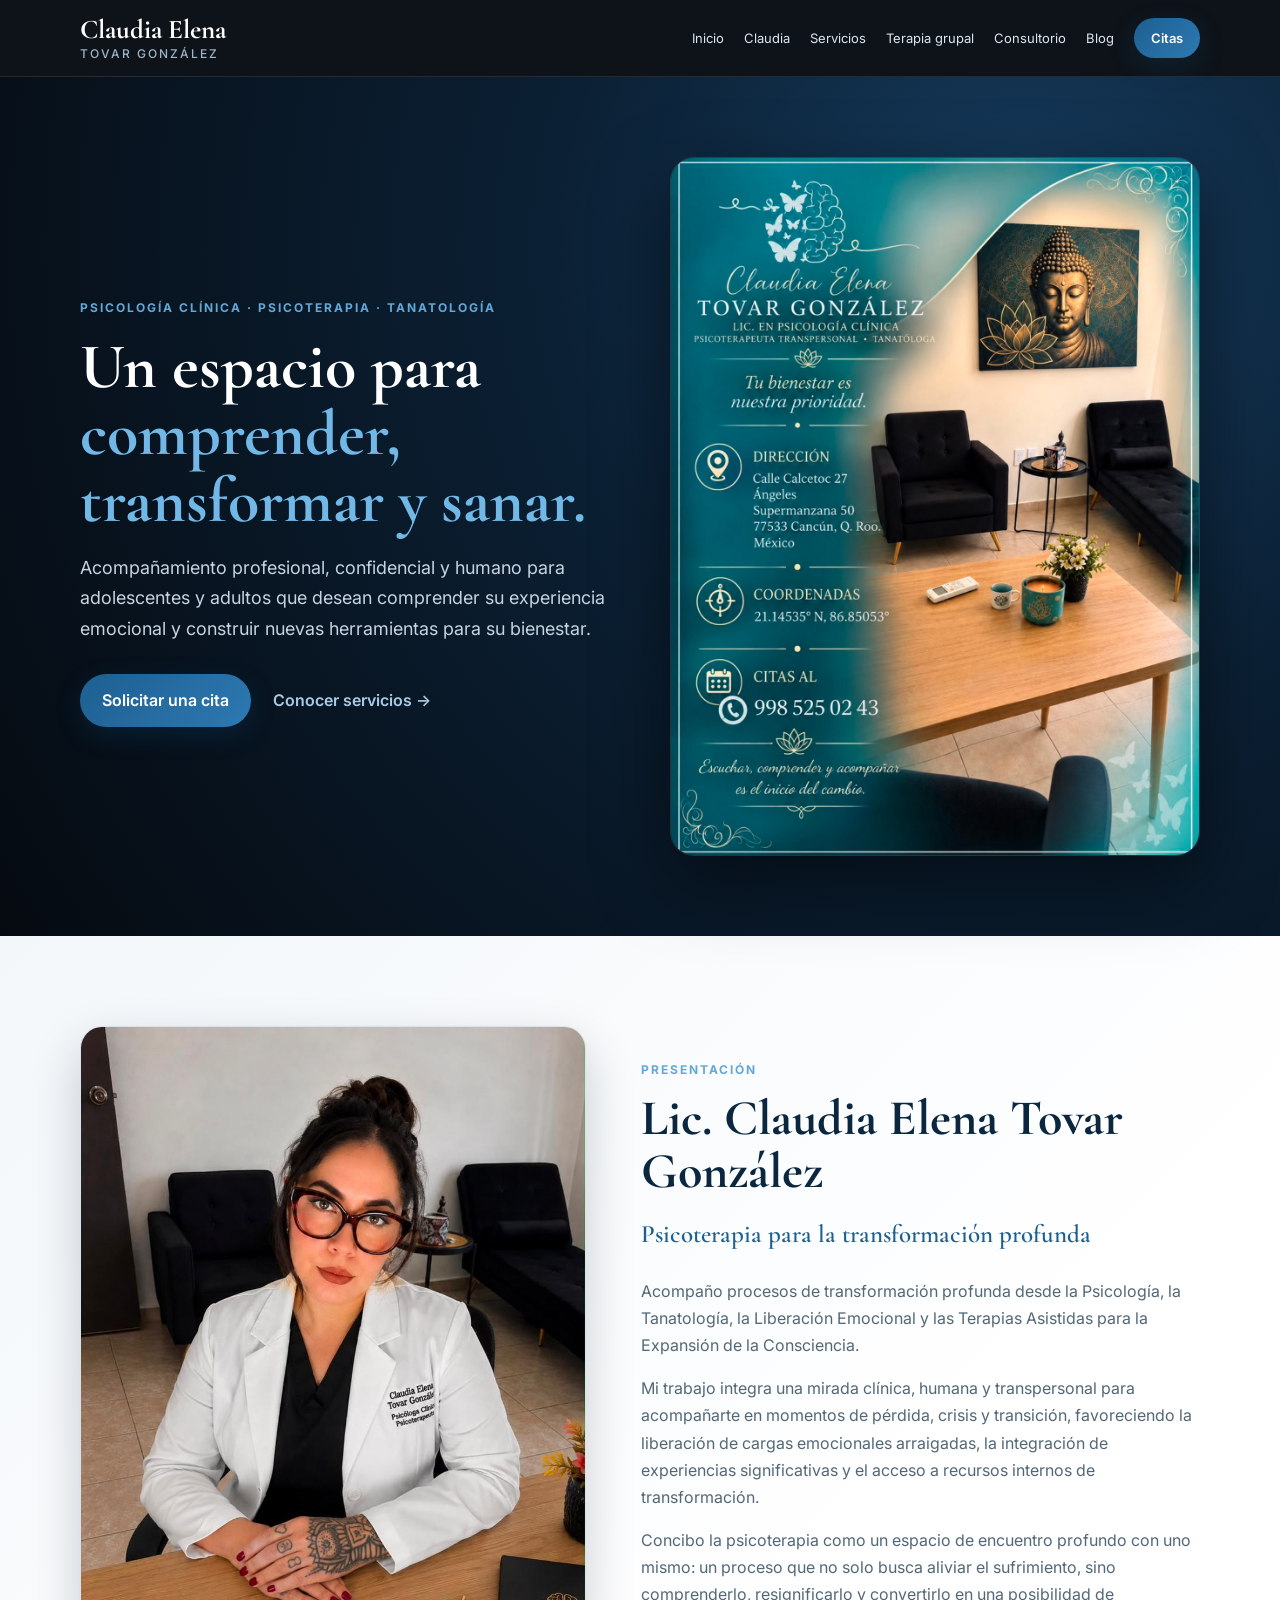
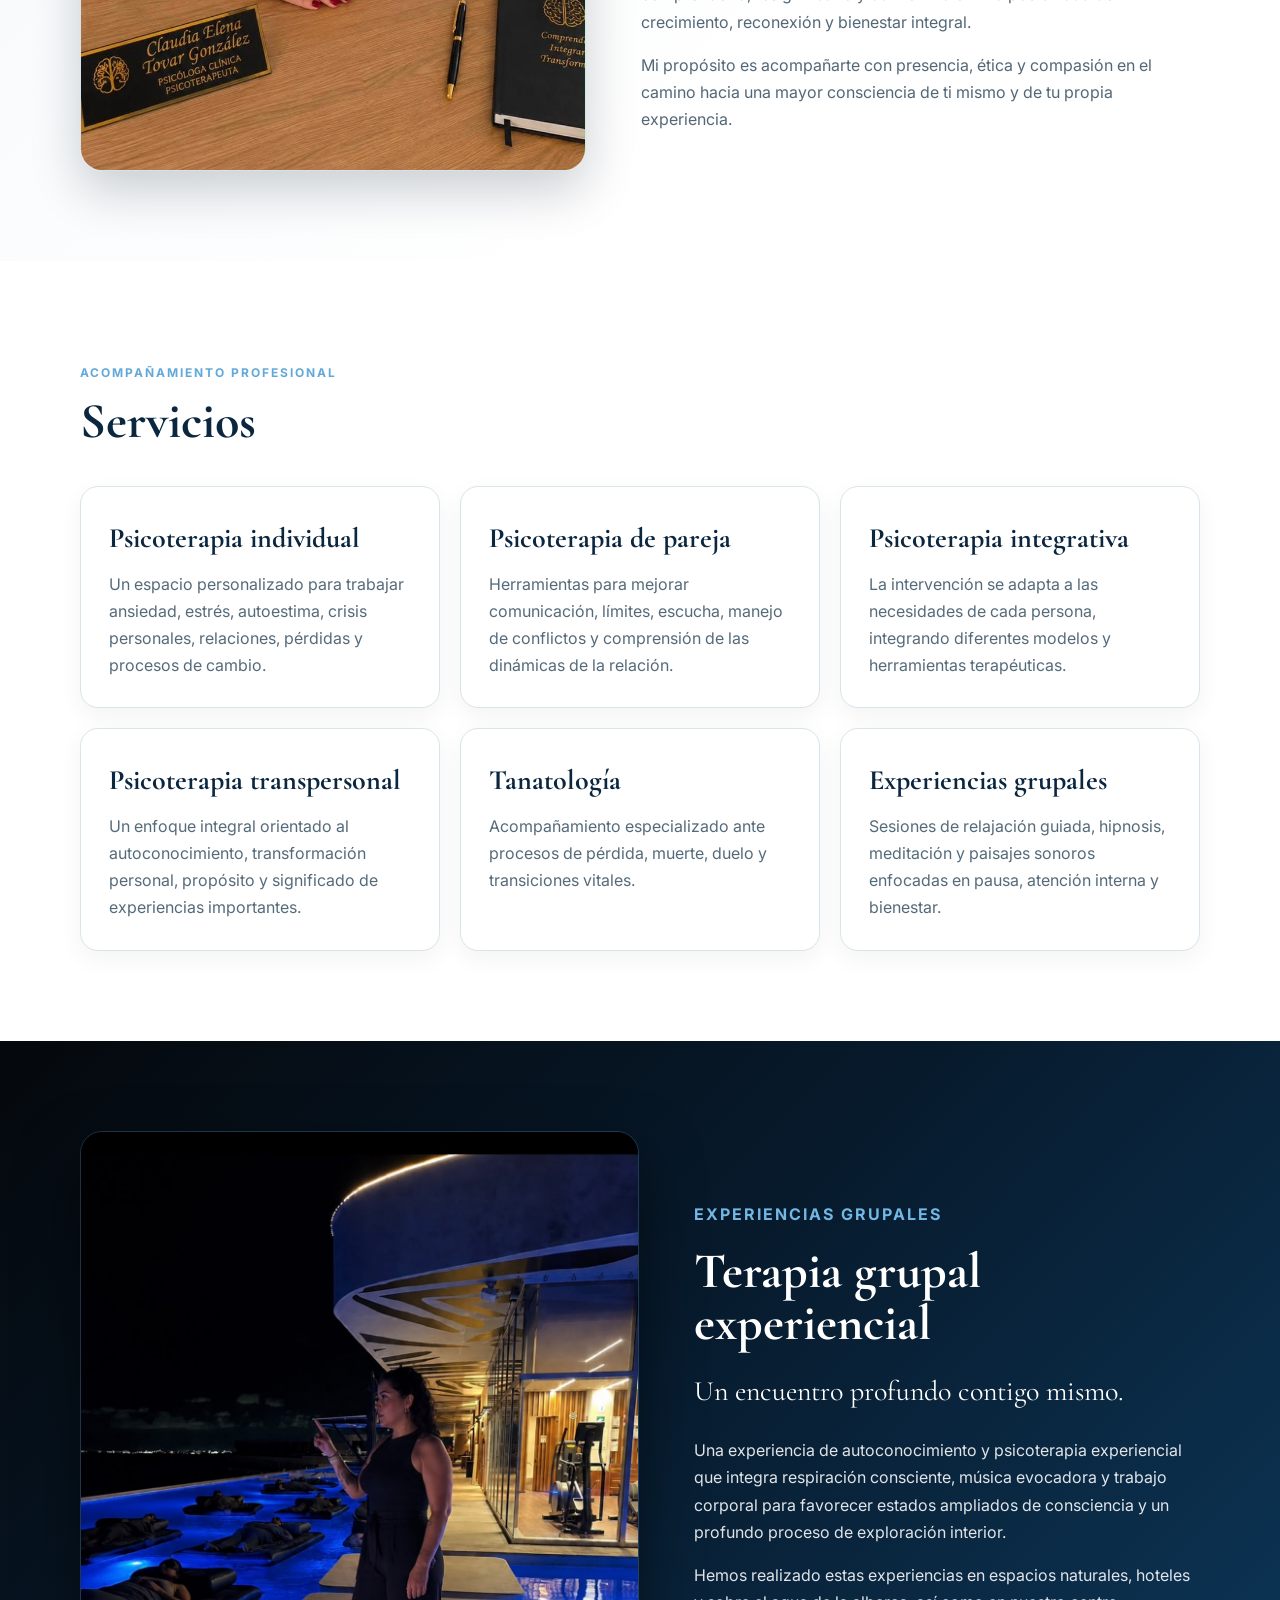
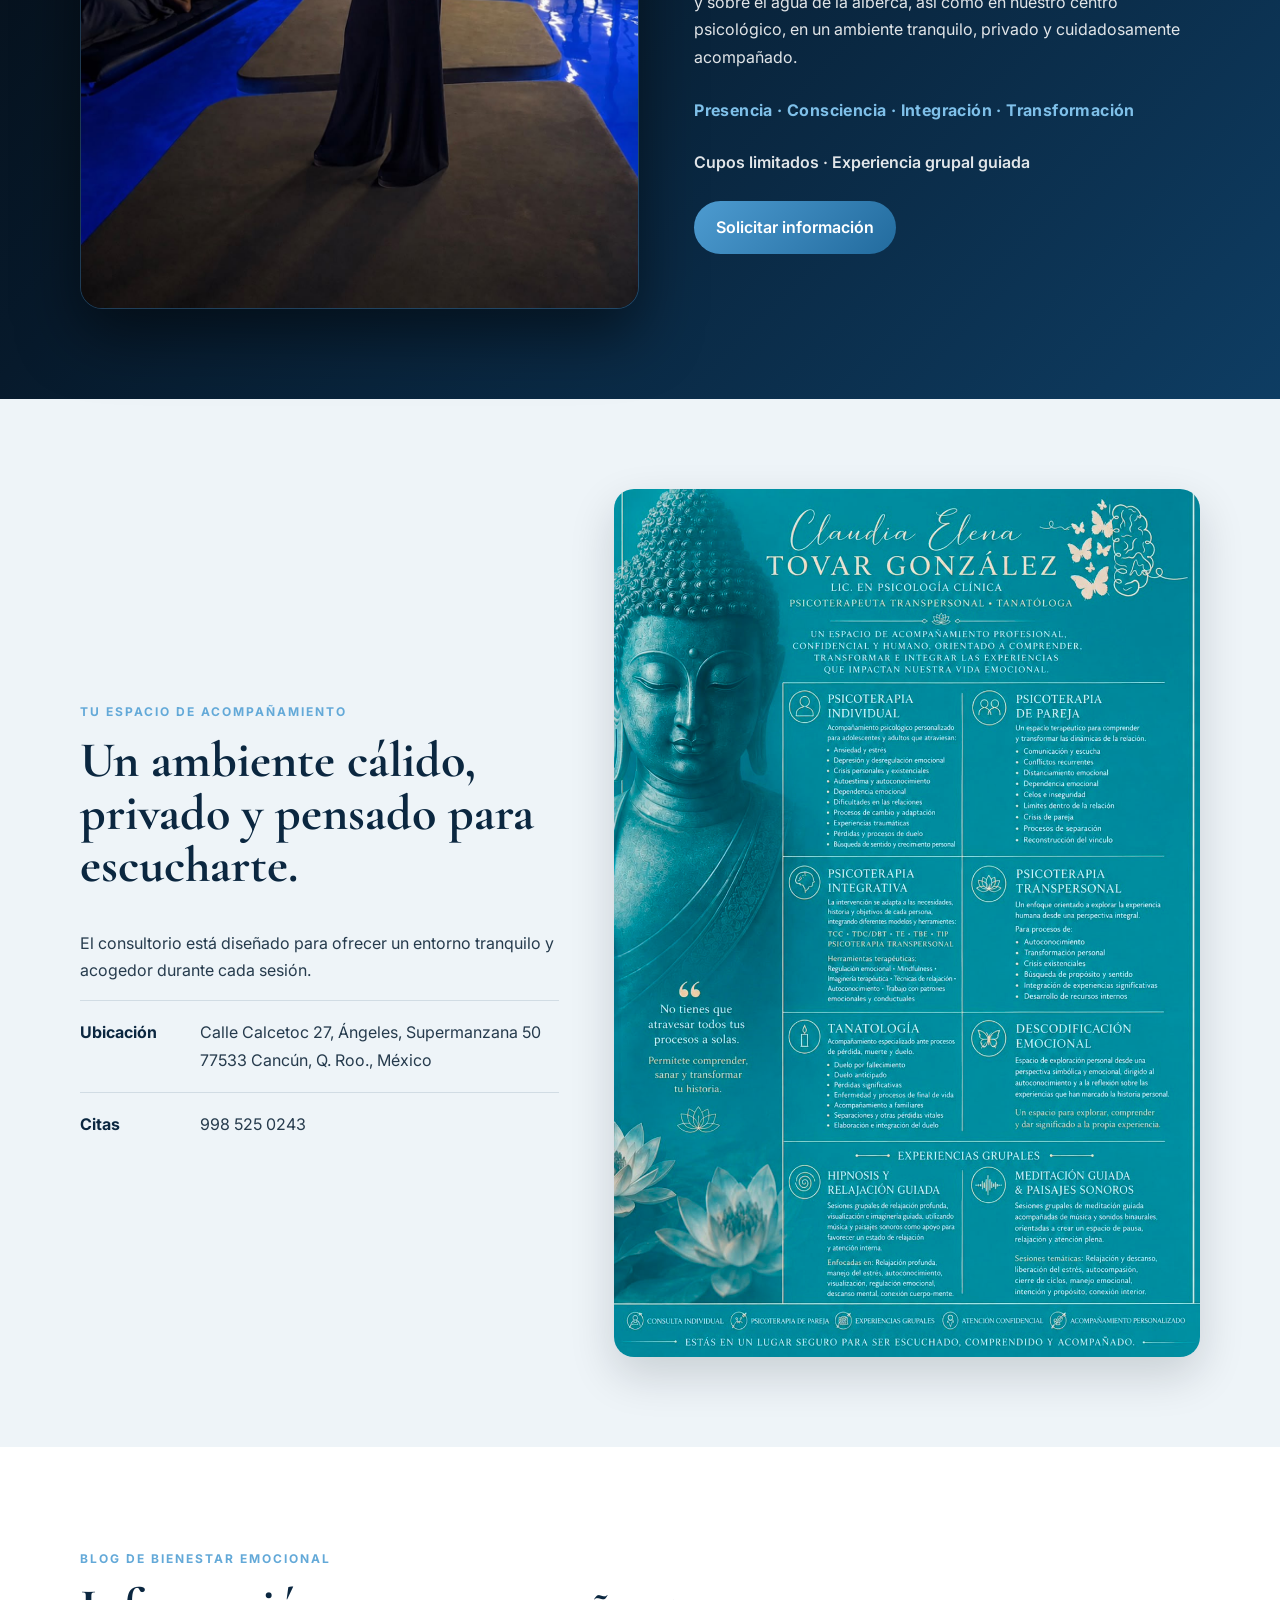
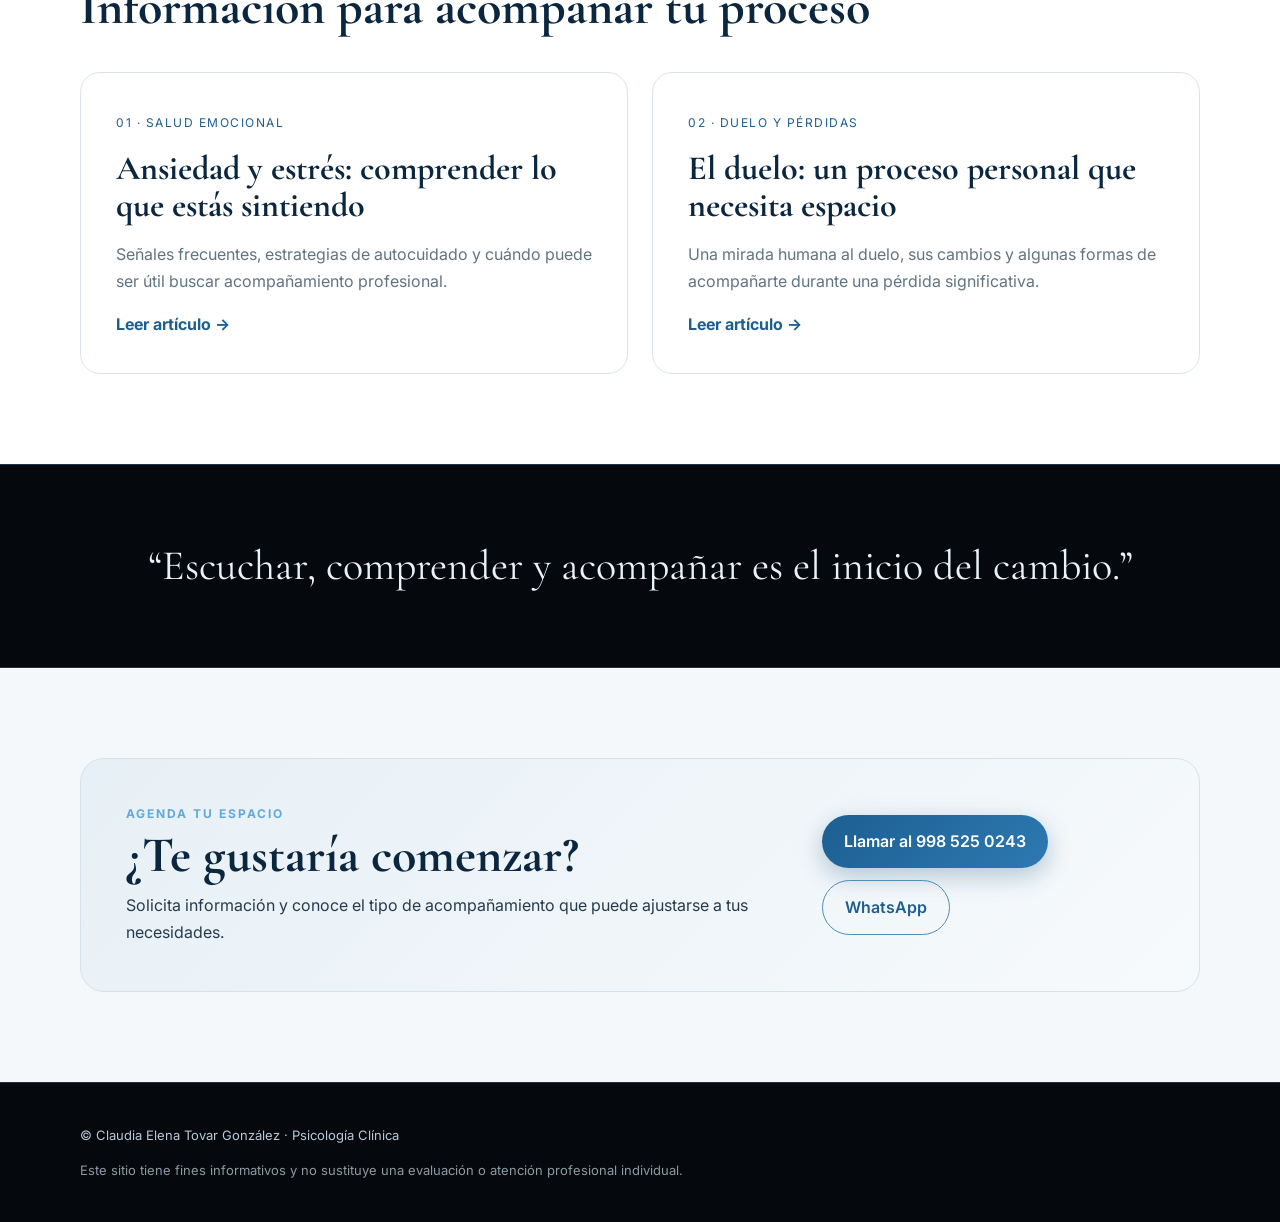
==== commit 2a75a826: "Update image source for group therapy section" ====
--- a/index.html
+++ b/index.html
@@ -76,7 +76,7 @@
   <section class="section group-section" id="grupal">
     <div class="wrap experience-feature">
       <div class="experience-photo">
-        <img src="images/psico-1.jpg" alt="Terapia grupal experiencial guiada por Claudia Elena Tovar González">
+        <img src="images/psico (1).jpg" alt="Terapia grupal experiencial guiada por Claudia Elena Tovar González">
       </div>
       <div class="experience-copy">
         <p class="eyebrow">Experiencias grupales</p>
--- a/styles.css
+++ b/styles.css
@@ -1,14 +1,14 @@
 @import url('https://fonts.googleapis.com/css2?family=Cormorant+Garamond:wght@500;600;700&family=Inter:wght@400;500;600&display=swap');
-:root{--teal:#087f86;--deep:#075c63;--cream:#f7f3ea;--ink:#17363a;--gold:#c8a86b;--white:#fff}
-*{box-sizing:border-box}html{scroll-behavior:smooth}body{margin:0;background:#fff;color:var(--ink);font-family:Inter,Arial,sans-serif;line-height:1.7}
-.wrap{width:min(1120px,92%);margin:auto}.site-header{position:sticky;top:0;z-index:10;background:rgba(255,255,255,.94);backdrop-filter:blur(10px);border-bottom:1px solid #e8eeee}.nav{height:76px;display:flex;align-items:center;justify-content:space-between}.brand{font-family:'Cormorant Garamond',serif;font-size:25px;color:var(--deep);text-decoration:none;font-weight:700}.brand span{display:block;font-size:14px;letter-spacing:2px;text-transform:uppercase;font-family:Inter,sans-serif;font-weight:500}
-nav{display:flex;gap:20px;align-items:center}nav a{color:var(--ink);text-decoration:none;font-size:13px}.btn{display:inline-block;background:var(--teal);color:white!important;padding:13px 22px;border-radius:30px;text-decoration:none;font-weight:600;box-shadow:0 8px 20px rgba(8,127,134,.18)}.btn.small{padding:9px 17px}.btn.outline{background:transparent;border:1px solid var(--teal);color:var(--teal)!important;box-shadow:none}
-.hero{background:linear-gradient(135deg,#eef8f7,#fff 55%);padding:80px 0}.hero-grid{display:grid;grid-template-columns:1fr 1fr;gap:60px;align-items:center}.eyebrow{color:var(--teal);text-transform:uppercase;letter-spacing:2px;font-size:12px;font-weight:700}.hero h1,h2{font-family:'Cormorant Garamond',serif;line-height:1.05}.hero h1{font-size:64px;margin:15px 0}.hero h1 em{color:var(--teal);font-style:normal}.lead{font-size:18px;color:#50666a;max-width:620px}.actions{display:flex;gap:22px;align-items:center;margin-top:30px}.text-link{color:var(--deep);text-decoration:none;font-weight:600}.hero-card{border-radius:24px;overflow:hidden;box-shadow:0 25px 70px rgba(15,65,70,.2)}.hero-card img{width:100%;display:block}
-.section{padding:90px 0}.soft{background:var(--cream)}h2{font-size:50px;margin:8px 0 38px}.cards{display:grid;grid-template-columns:repeat(3,1fr);gap:20px}.cards article{padding:28px;background:#fff;border:1px solid #e1ecec;border-radius:18px}.cards h3{font-family:'Cormorant Garamond',serif;font-size:28px;color:var(--deep);margin:0 0 8px}.cards p{margin:0;color:#5a6d70}.split{display:grid;grid-template-columns:.9fr 1.1fr;gap:55px;align-items:center}.info{display:flex;gap:20px;border-top:1px solid #d7d0c1;padding:18px 0}.info strong{min-width:100px}.wide-photo{width:100%;border-radius:20px;box-shadow:0 18px 45px rgba(30,60,60,.16)}
-.presentation{background:linear-gradient(135deg,#f7f3ea 0%,#fff 65%)}.presentation-grid{grid-template-columns:.95fr 1.05fr}.presentation-photo{border-radius:22px;overflow:hidden;box-shadow:0 20px 50px rgba(20,55,58,.18)}.presentation-photo img{width:100%;display:block}.presentation-subtitle{font-family:'Cormorant Garamond',serif;color:var(--deep);font-size:25px;font-weight:600;margin:-22px 0 22px}.presentation p:not(.eyebrow):not(.presentation-subtitle){color:#53676a;margin:0 0 16px}
-.group-section{background:linear-gradient(135deg,#12122d 0%,#26236e 45%,#3030c7 100%);color:#fff}.experience-feature{display:grid;grid-template-columns:1.05fr .95fr;gap:55px;align-items:center}.experience-photo{border-radius:22px;overflow:hidden;box-shadow:0 25px 60px rgba(0,0,0,.35)}.experience-photo img{width:100%;display:block}.experience-copy .eyebrow{color:#d7bd7d}.experience-copy h2{color:#fff;margin-bottom:18px}.experience-copy p{color:rgba(255,255,255,.9);font-size:16px}.experience-lead{font-family:'Cormorant Garamond',serif;font-size:28px!important;color:#fff!important;margin:0 0 22px}.experience-values{font-weight:700;letter-spacing:.4px;color:#f0d99e!important;margin-top:26px}.limited{font-weight:600;margin:25px 0}.experience-copy .btn{background:#d1b16d;color:#17233a!important;box-shadow:none}
-.blog-grid{display:grid;grid-template-columns:1fr 1fr;gap:24px}.blog-card{padding:35px;border-radius:20px;border:1px solid #dfebeb;text-decoration:none;color:var(--ink);background:#fff;transition:.2s}.blog-card:hover{transform:translateY(-3px);box-shadow:0 15px 35px rgba(0,0,0,.08)}.blog-card span{font-size:12px;text-transform:uppercase;letter-spacing:1.5px;color:var(--teal)}.blog-card h3{font-family:'Cormorant Garamond',serif;font-size:34px;line-height:1.1;margin:15px 0}.blog-card p{color:#607174}.blog-card b{color:var(--teal)}
-.quote{padding:65px 0;background:var(--deep);color:white;text-align:center}.quote p{font-family:'Cormorant Garamond',serif;font-size:42px;margin:0}.contact-box{display:flex;justify-content:space-between;align-items:center;gap:40px;padding:45px;border-radius:24px;background:#edf7f6}.contact-box h2{margin:5px 0 10px}.contact-box p{margin:0}.contact-actions{display:flex;gap:12px;flex-wrap:wrap}footer{background:#12383c;color:#d8e7e7;padding:28px 0;font-size:13px}.disclaimer{opacity:.75}
-.article-hero{padding:90px 0 45px;background:linear-gradient(135deg,#eef8f7,#fff)}.article{max-width:800px;margin:auto;padding:30px 0 90px}.article h1{font-family:'Cormorant Garamond',serif;font-size:60px;line-height:1.05;margin:10px 0 20px;color:var(--deep)}.article h2{font-size:36px;margin-top:45px;margin-bottom:12px}.article p,.article li{font-size:17px;color:#455d61}.note{background:#f6f1e5;border-left:4px solid var(--gold);padding:18px 22px;margin:30px 0}.back{display:inline-block;margin-top:25px;color:var(--teal);text-decoration:none;font-weight:600}
+:root{--blue:#1d5f91;--blue-light:#4d9bd0;--navy:#071522;--deep:#0b2740;--black:#05080c;--slate:#263b4d;--soft:#eef4f8;--silver:#d9e3ea;--white:#fff}
+*{box-sizing:border-box}html{scroll-behavior:smooth}body{margin:0;background:#fff;color:var(--slate);font-family:Inter,Arial,sans-serif;line-height:1.7}.wrap{width:min(1120px,92%);margin:auto}
+.site-header{position:sticky;top:0;z-index:10;background:rgba(5,10,16,.96);backdrop-filter:blur(12px);border-bottom:1px solid rgba(255,255,255,.1)}.nav{height:76px;display:flex;align-items:center;justify-content:space-between}.brand{font-family:'Cormorant Garamond',serif;font-size:27px;color:#fff;text-decoration:none;font-weight:700;line-height:1}.brand span{display:block;font-size:12px;letter-spacing:2px;text-transform:uppercase;font-family:Inter,sans-serif;font-weight:500;color:#9eb5c8;margin-top:5px}
+nav{display:flex;gap:20px;align-items:center}nav a{color:#dbe7f0;text-decoration:none;font-size:13px;transition:.2s}nav a:hover{color:#71b5e6}.btn{display:inline-block;background:linear-gradient(135deg,var(--blue),#2d79b2);color:white!important;padding:13px 22px;border-radius:30px;text-decoration:none;font-weight:600;box-shadow:0 8px 24px rgba(12,73,116,.28);transition:.2s}.btn:hover{transform:translateY(-2px);box-shadow:0 12px 28px rgba(12,73,116,.38)}.btn.small{padding:9px 17px}.btn.outline{background:transparent;border:1px solid #4d8db8;color:var(--blue)!important;box-shadow:none}
+.hero{background:radial-gradient(circle at 80% 20%,#163c5e 0,#0b2034 38%,#050a10 100%);padding:80px 0;color:#fff}.hero-grid{display:grid;grid-template-columns:1fr 1fr;gap:60px;align-items:center}.eyebrow{color:#63a9d8;text-transform:uppercase;letter-spacing:2px;font-size:12px;font-weight:700}.hero h1,h2{font-family:'Cormorant Garamond',serif;line-height:1.05}.hero h1{font-size:64px;margin:15px 0;color:#fff}.hero h1 em{color:#72b8e7;font-style:normal}.lead{font-size:18px;color:#c5d4df;max-width:620px}.actions{display:flex;gap:22px;align-items:center;margin-top:30px}.text-link{color:#a8cce5;text-decoration:none;font-weight:600}.hero-card{border-radius:24px;overflow:hidden;box-shadow:0 25px 70px rgba(0,0,0,.5);border:1px solid rgba(255,255,255,.1)}.hero-card img{width:100%;display:block}
+.section{padding:90px 0}.soft{background:#eef4f8}h2{font-size:50px;margin:8px 0 38px;color:var(--deep)}.cards{display:grid;grid-template-columns:repeat(3,1fr);gap:20px}.cards article{padding:28px;background:#fff;border:1px solid #d9e4eb;border-radius:18px;box-shadow:0 8px 24px rgba(7,21,34,.05);transition:.2s}.cards article:hover{transform:translateY(-4px);box-shadow:0 15px 32px rgba(7,21,34,.1);border-color:#a9cce4}.cards h3{font-family:'Cormorant Garamond',serif;font-size:28px;color:var(--deep);margin:0 0 8px}.cards p{margin:0;color:#566b7a}.split{display:grid;grid-template-columns:.9fr 1.1fr;gap:55px;align-items:center}.info{display:flex;gap:20px;border-top:1px solid #d1dce4;padding:18px 0}.info strong{min-width:100px;color:var(--deep)}.wide-photo{width:100%;border-radius:20px;box-shadow:0 18px 45px rgba(7,21,34,.16)}
+.presentation{background:linear-gradient(135deg,#f3f7fa 0%,#fff 70%)}.presentation-grid{grid-template-columns:.95fr 1.05fr}.presentation-photo{border-radius:22px;overflow:hidden;box-shadow:0 20px 50px rgba(7,21,34,.2);border:1px solid #d7e2ea}.presentation-photo img{width:100%;display:block}.presentation-subtitle{font-family:'Cormorant Garamond',serif;color:var(--blue);font-size:25px;font-weight:600;margin:-22px 0 22px}.presentation p:not(.eyebrow):not(.presentation-subtitle){color:#536877;margin:0 0 16px}
+.group-section{background:linear-gradient(135deg,#05080c 0%,#071a2c 42%,#0e3d63 100%);color:#fff}.experience-feature{display:grid;grid-template-columns:1.05fr .95fr;gap:55px;align-items:center}.experience-photo{border-radius:22px;overflow:hidden;box-shadow:0 25px 60px rgba(0,0,0,.5);border:1px solid rgba(103,169,214,.25)}.experience-photo img{width:100%;display:block}.experience-copy .eyebrow{color:#73b7e4}.experience-copy h2{color:#fff;margin-bottom:18px}.experience-copy p{color:rgba(255,255,255,.88);font-size:16px}.experience-lead{font-family:'Cormorant Garamond',serif;font-size:28px!important;color:#fff!important;margin:0 0 22px}.experience-values{font-weight:700;letter-spacing:.4px;color:#7fc0e9!important;margin-top:26px}.limited{font-weight:600;margin:25px 0}.experience-copy .btn{background:linear-gradient(135deg,#4d9bd0,#226b9e);color:#fff!important;box-shadow:none}
+.blog-grid{display:grid;grid-template-columns:1fr 1fr;gap:24px}.blog-card{padding:35px;border-radius:20px;border:1px solid #d9e4eb;text-decoration:none;color:var(--slate);background:#fff;transition:.2s}.blog-card:hover{transform:translateY(-3px);box-shadow:0 15px 35px rgba(7,21,34,.1)}.blog-card span{font-size:12px;text-transform:uppercase;letter-spacing:1.5px;color:var(--blue)}.blog-card h3{font-family:'Cormorant Garamond',serif;font-size:34px;line-height:1.1;margin:15px 0;color:var(--deep)}.blog-card p{color:#607483}.blog-card b{color:var(--blue)}
+.quote{padding:65px 0;background:#05090e;color:white;text-align:center;border-top:1px solid #16334a;border-bottom:1px solid #16334a}.quote p{font-family:'Cormorant Garamond',serif;font-size:42px;margin:0;color:#e9f2f8}.contact{background:#f5f8fa}.contact-box{display:flex;justify-content:space-between;align-items:center;gap:40px;padding:45px;border-radius:24px;background:linear-gradient(135deg,#e7f0f6,#f7fafc);border:1px solid #d5e2eb}.contact-box h2{margin:5px 0 10px}.contact-box p{margin:0}.contact-actions{display:flex;gap:12px;flex-wrap:wrap}footer{background:#05090e;color:#b8c9d5;padding:28px 0;font-size:13px;border-top:1px solid #173149}.disclaimer{opacity:.75}
+.article-hero{padding:90px 0 45px;background:linear-gradient(135deg,#071522,#0c2b46);color:#fff}.article-hero h1{color:#fff}.article{max-width:800px;margin:auto;padding:30px 0 90px}.article h1{font-family:'Cormorant Garamond',serif;font-size:60px;line-height:1.05;margin:10px 0 20px;color:var(--deep)}.article h2{font-size:36px;margin-top:45px;margin-bottom:12px}.article p,.article li{font-size:17px;color:#455d6d}.note{background:#edf4f8;border-left:4px solid var(--blue);padding:18px 22px;margin:30px 0}.back{display:inline-block;margin-top:25px;color:var(--blue);text-decoration:none;font-weight:600}
 @media(max-width:1000px){nav a:not(.btn){display:none}.hero{padding:55px 0}.hero-grid,.split,.blog-grid,.experience-feature{grid-template-columns:1fr}.hero h1{font-size:48px}.cards{grid-template-columns:1fr 1fr}h2{font-size:42px}.contact-box{display:block}.contact-actions{margin-top:25px}}
 @media(max-width:520px){.cards{grid-template-columns:1fr}.hero h1{font-size:42px}.article h1{font-size:45px}.presentation-subtitle{font-size:22px}.experience-lead{font-size:24px!important}}
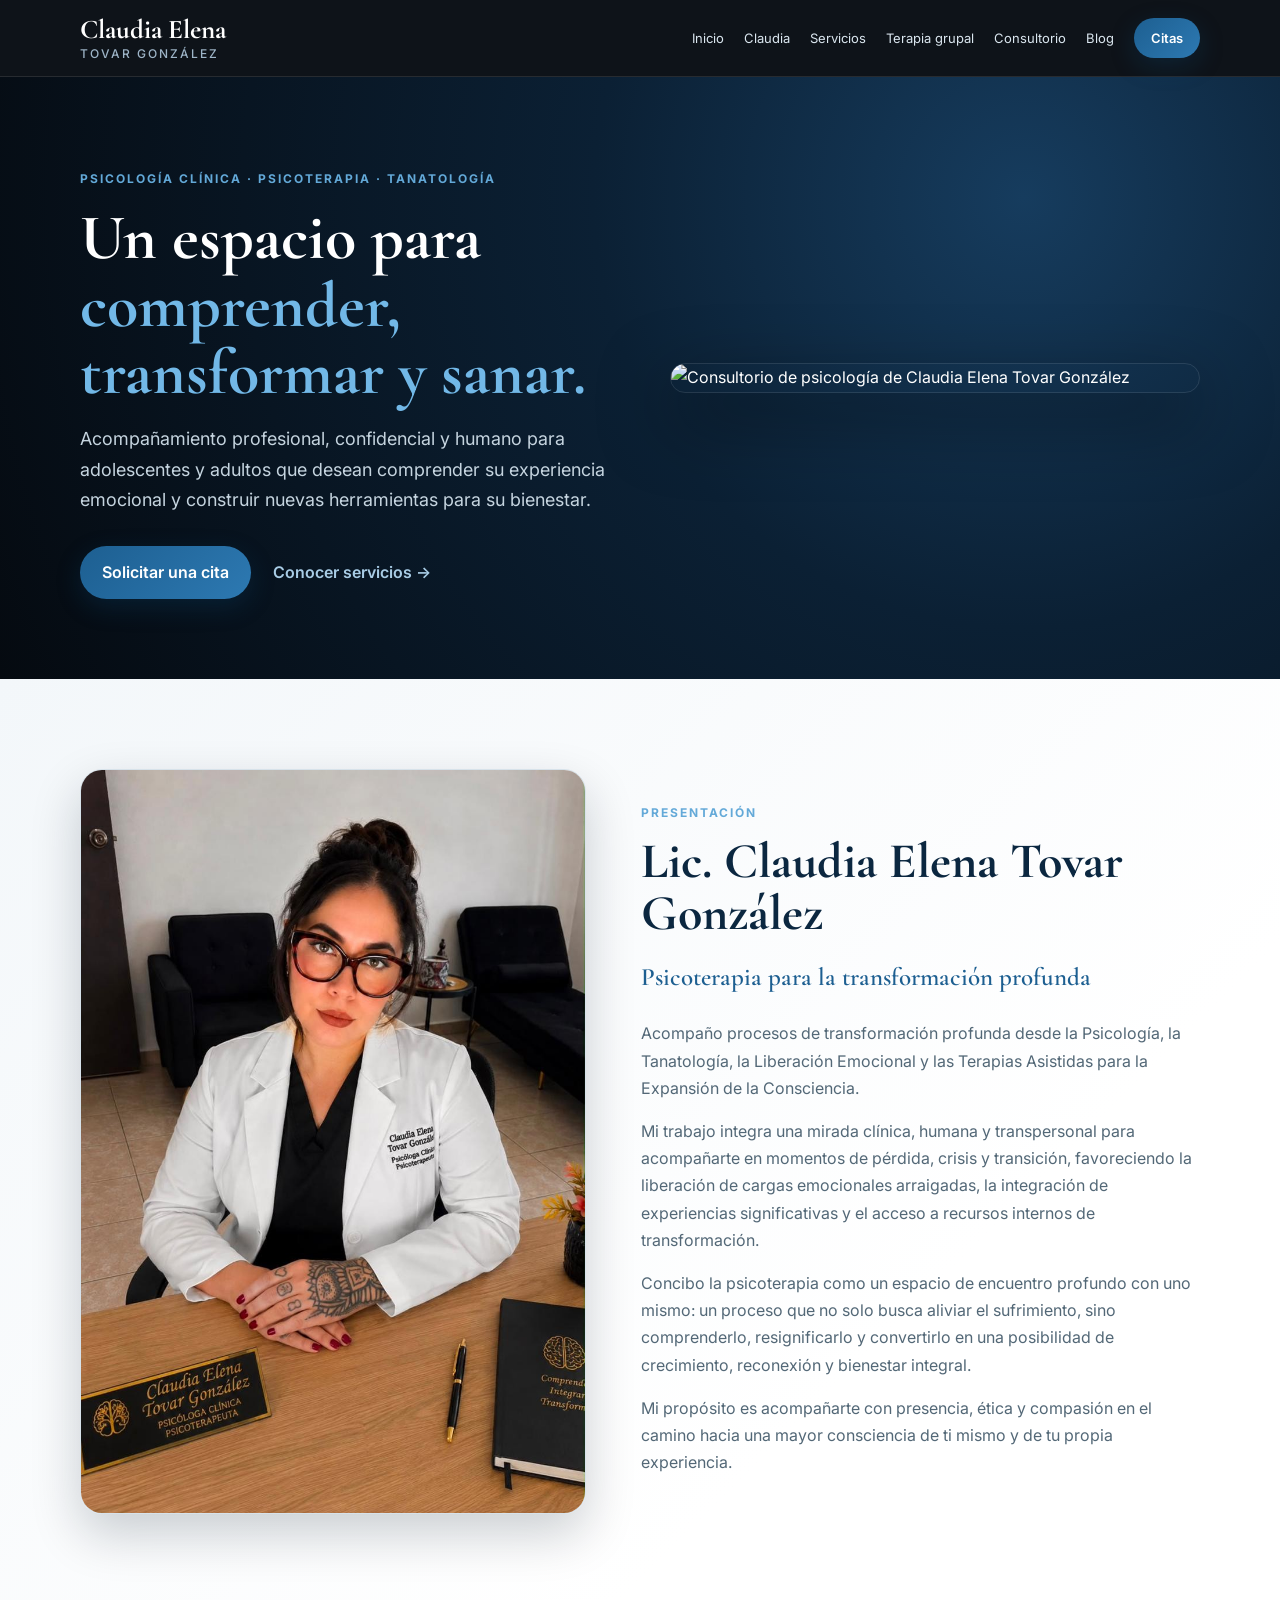
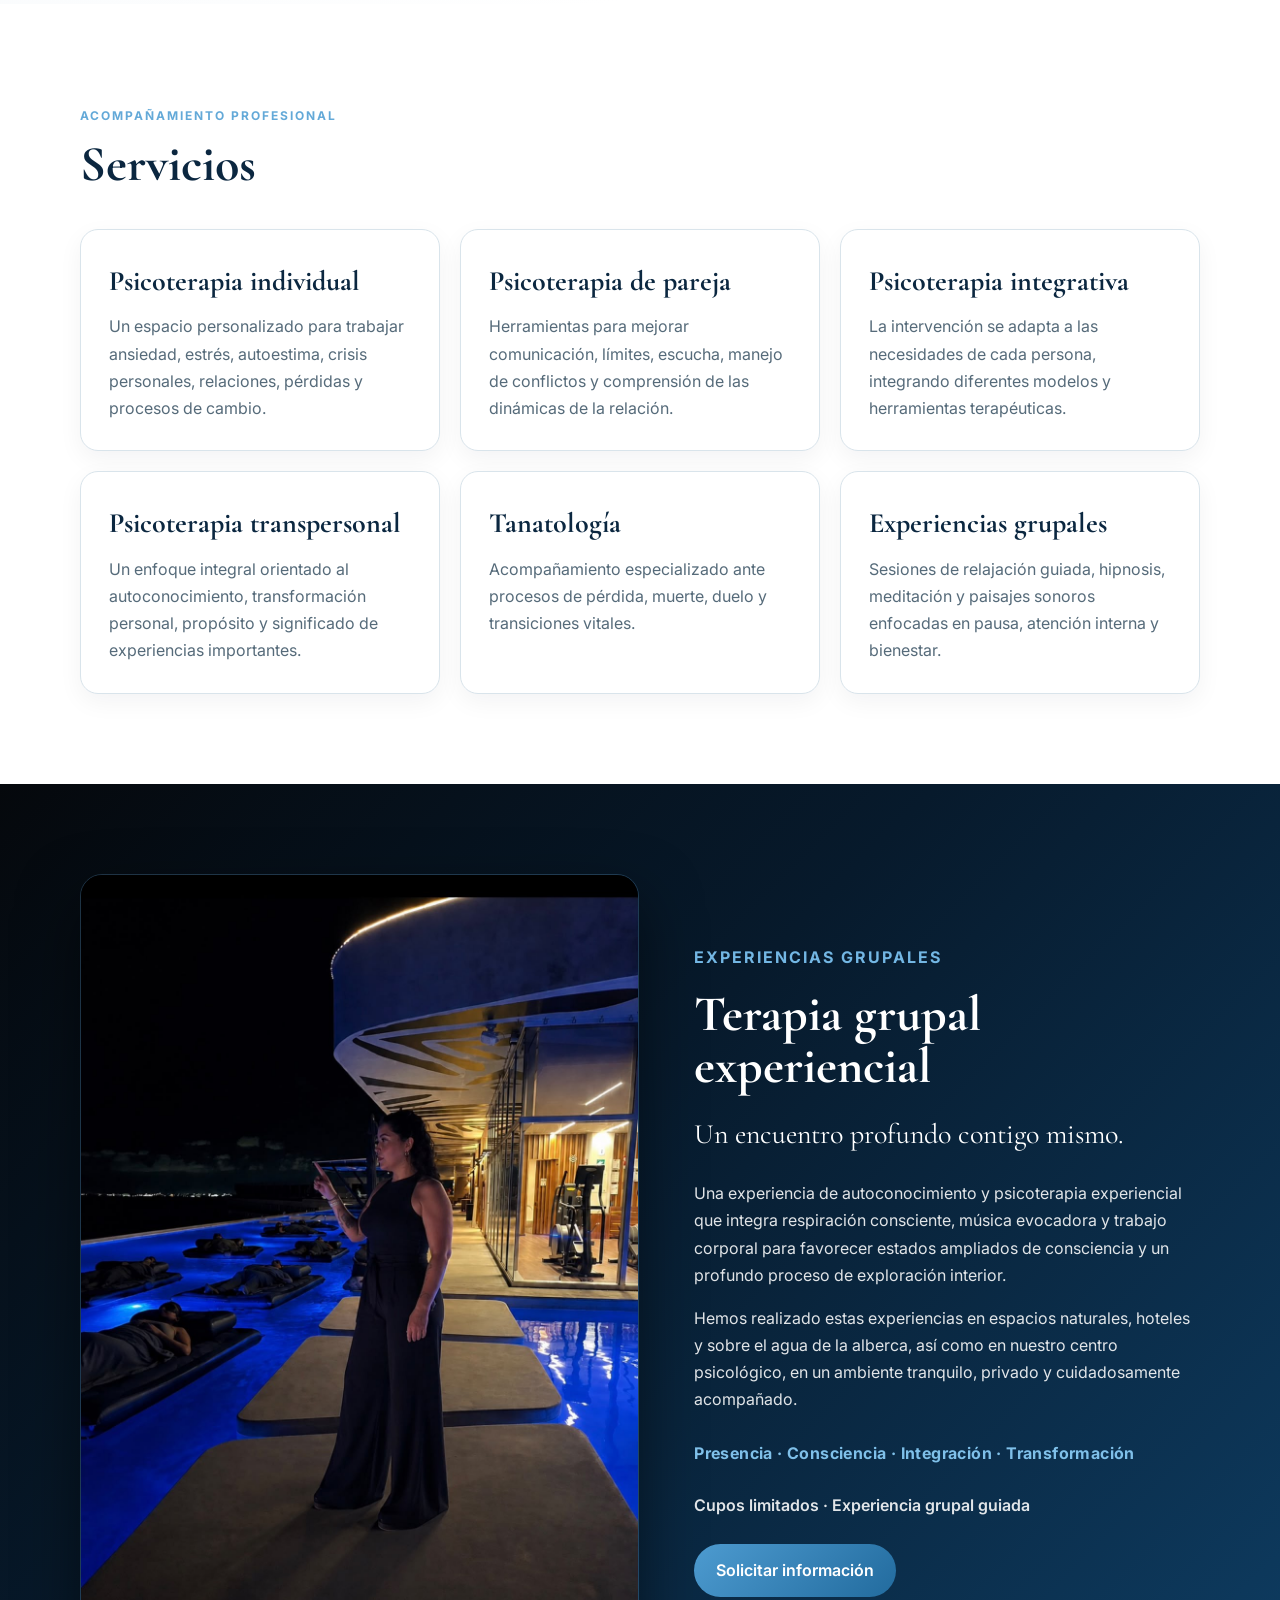
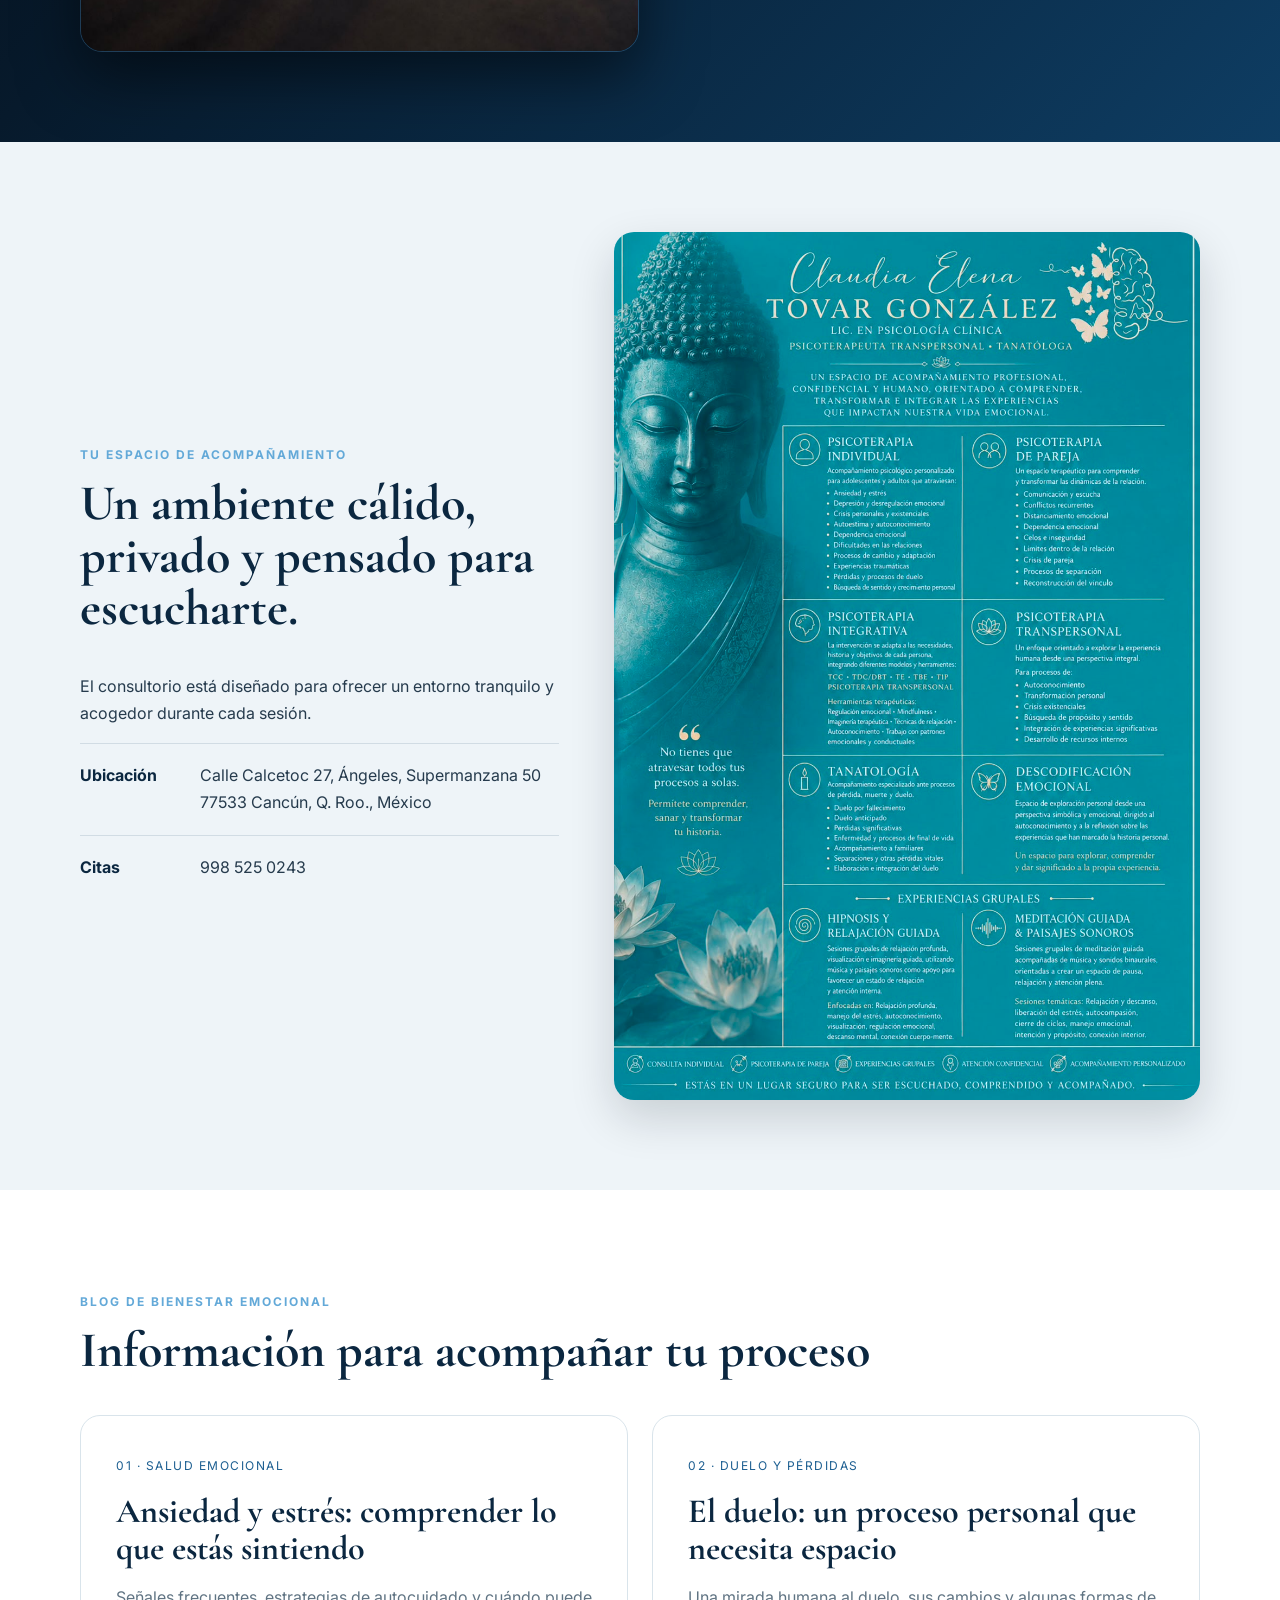
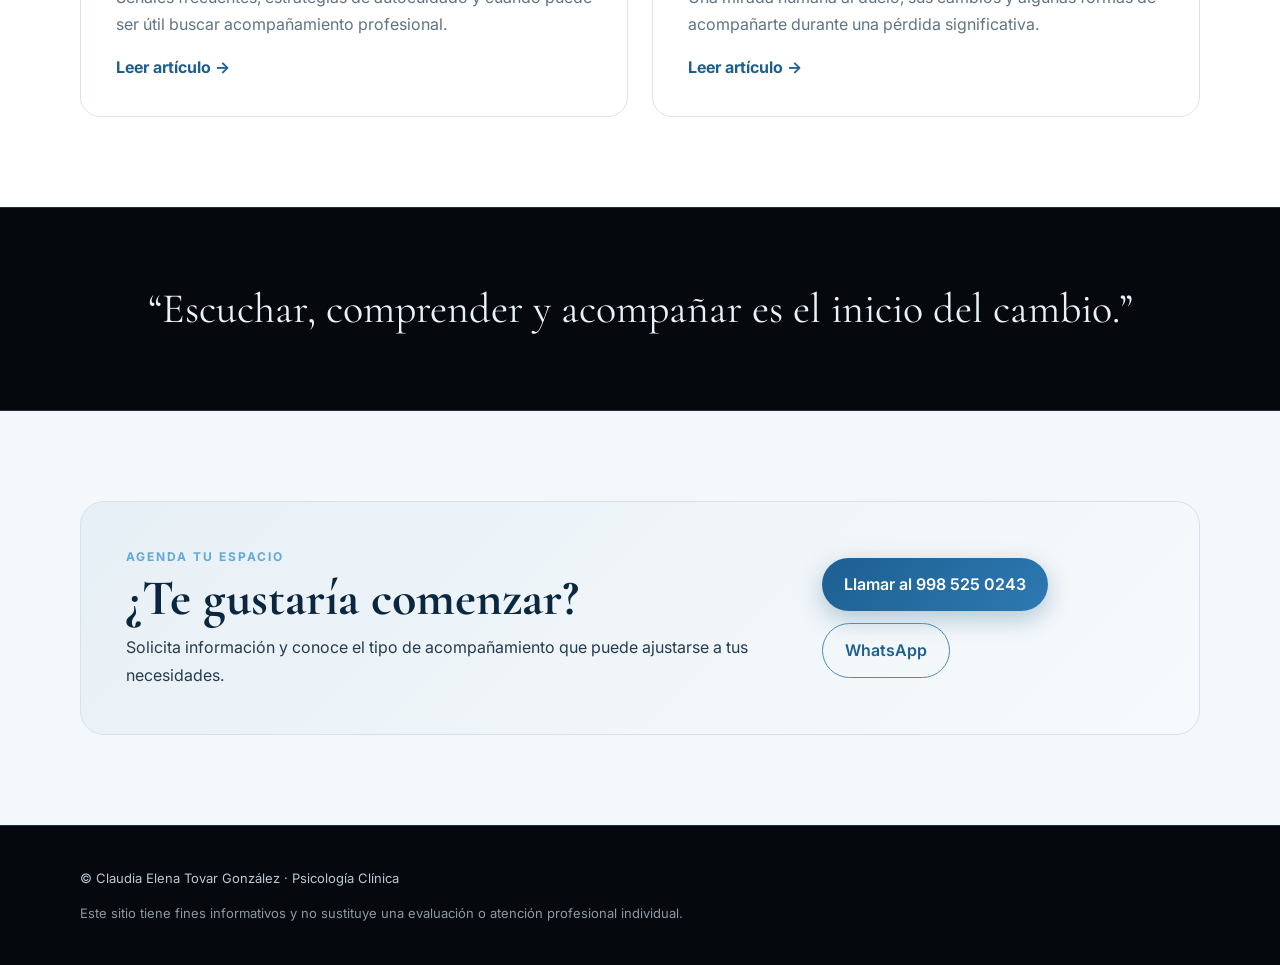
==== commit 0d8d6073: "Update image source in index.html consultorio 2 jpeg" ====
--- a/index.html
+++ b/index.html
@@ -36,7 +36,7 @@
         </div>
       </div>
       <div class="hero-card">
-        <img src="images/consultorio.jpg" alt="Consultorio de psicología de Claudia Elena Tovar González">
+        <img src="images/consultorio2.jpeg" alt="Consultorio de psicología de Claudia Elena Tovar González">
       </div>
     </div>
   </section>
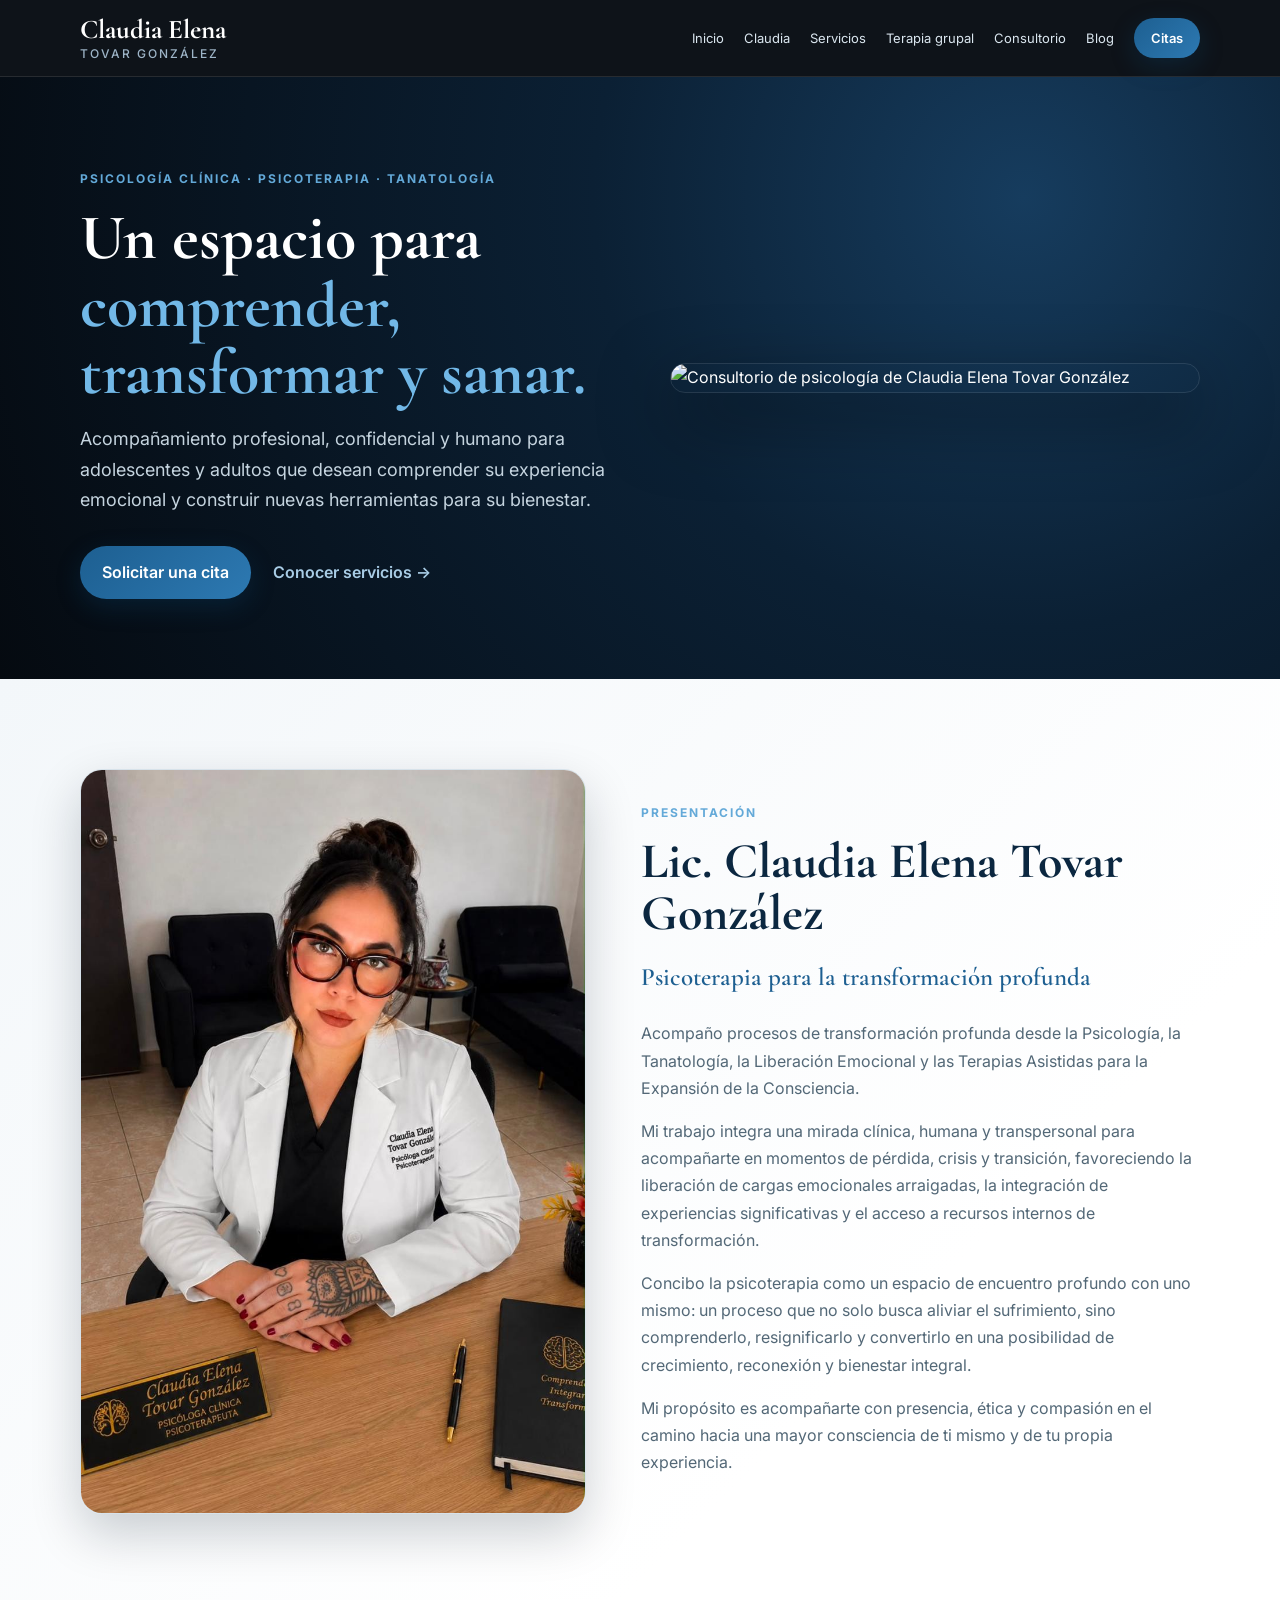
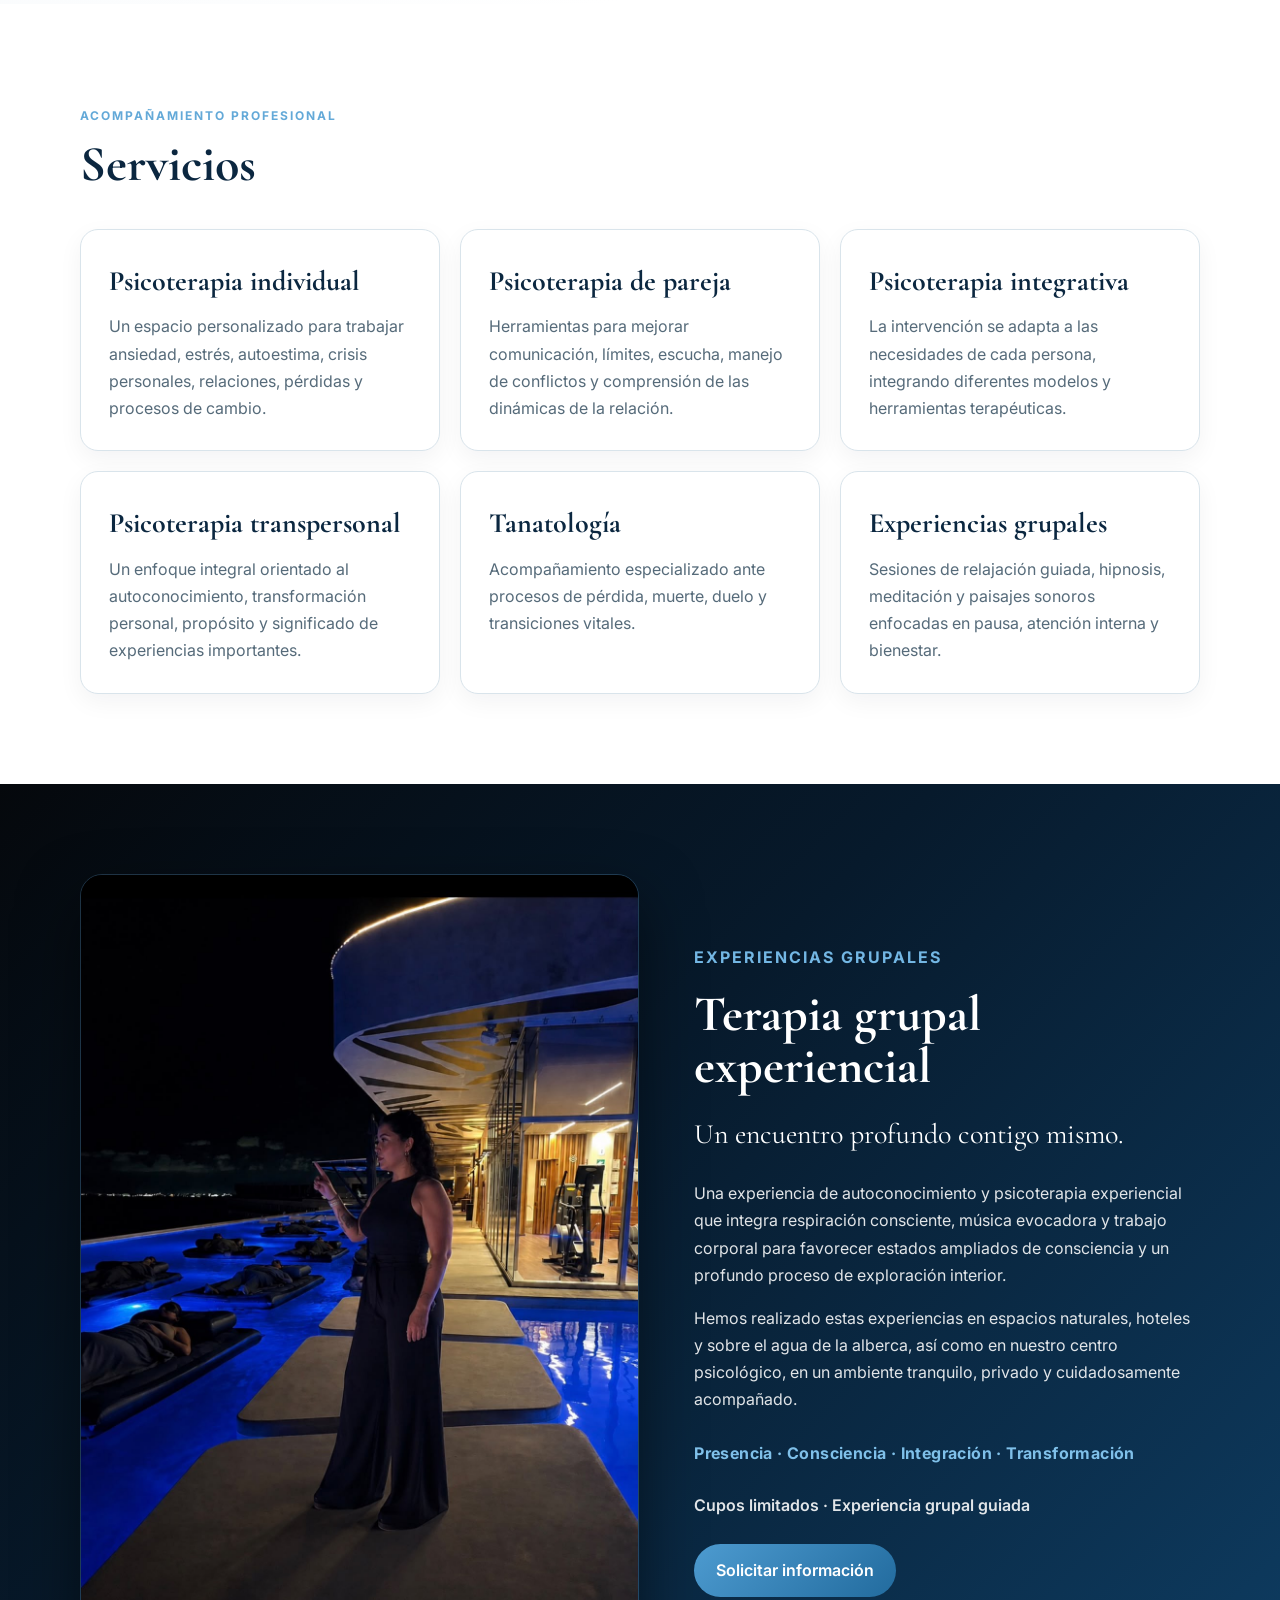
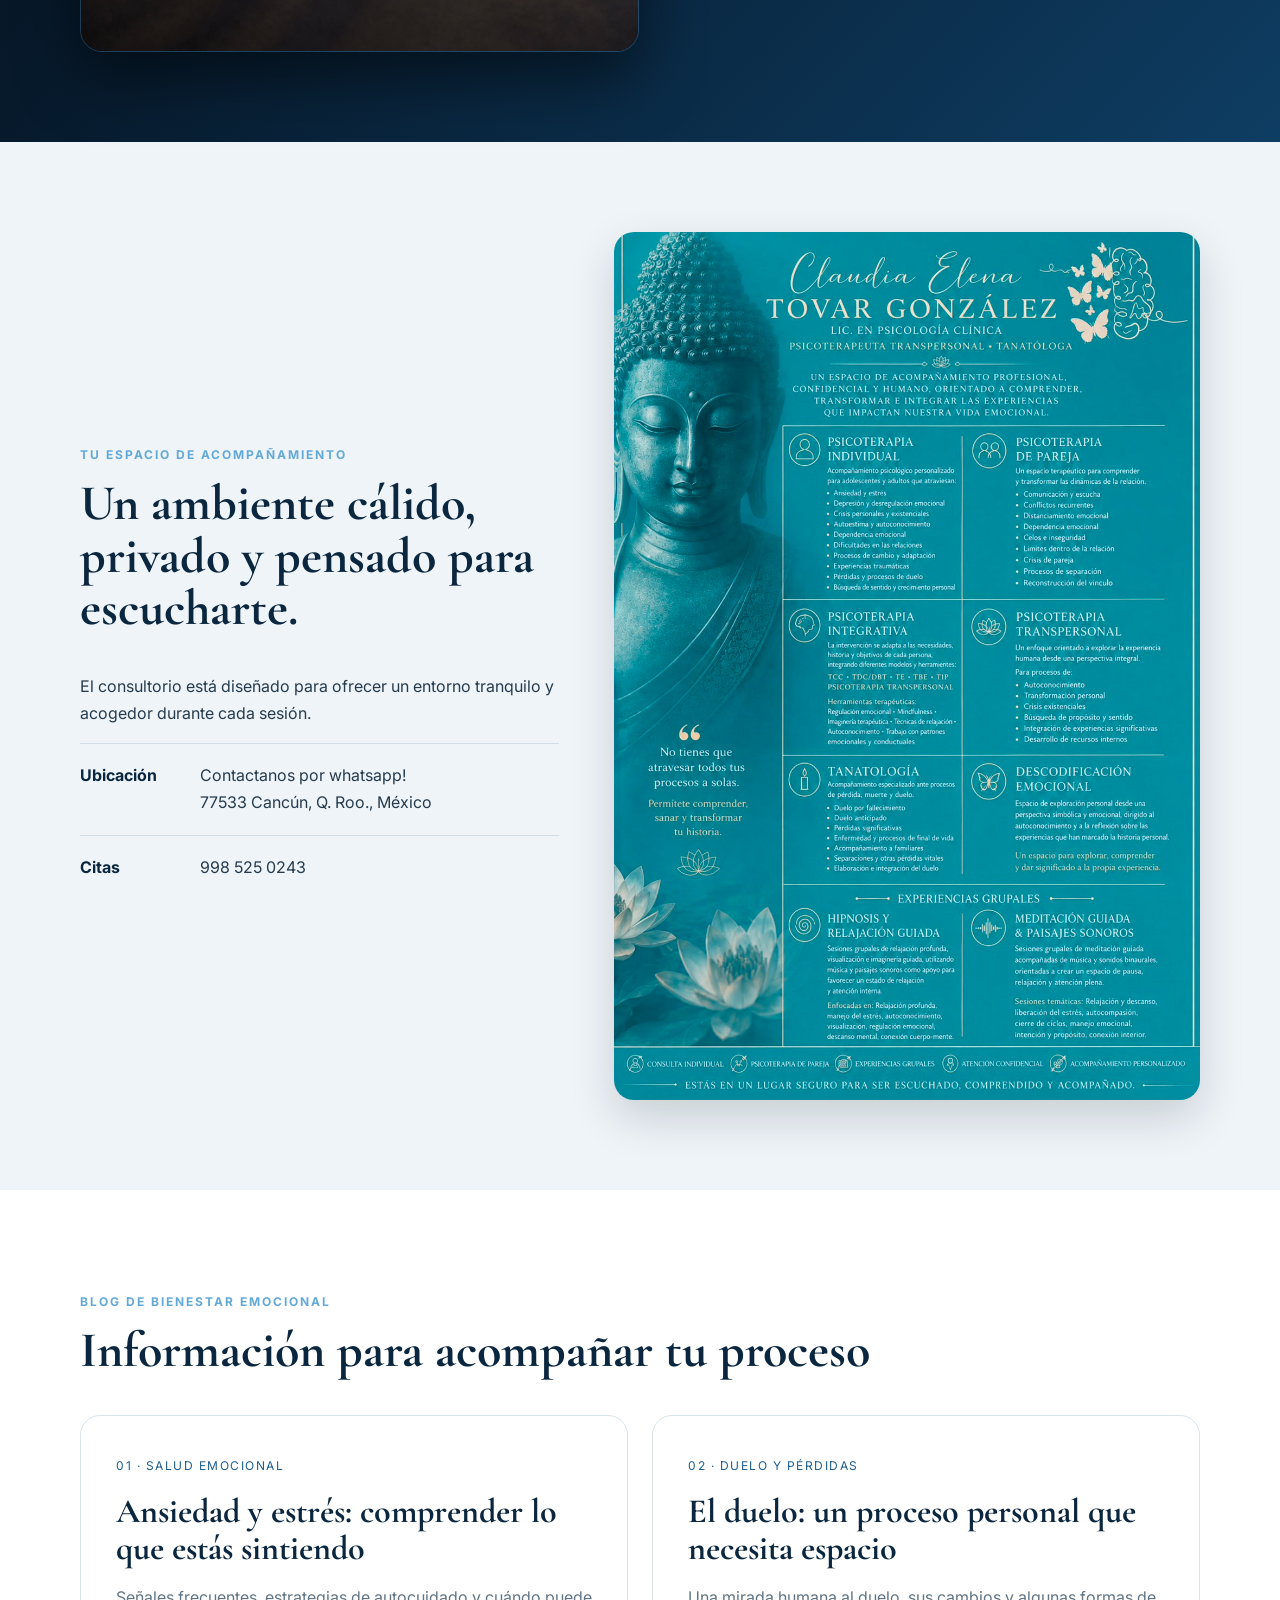
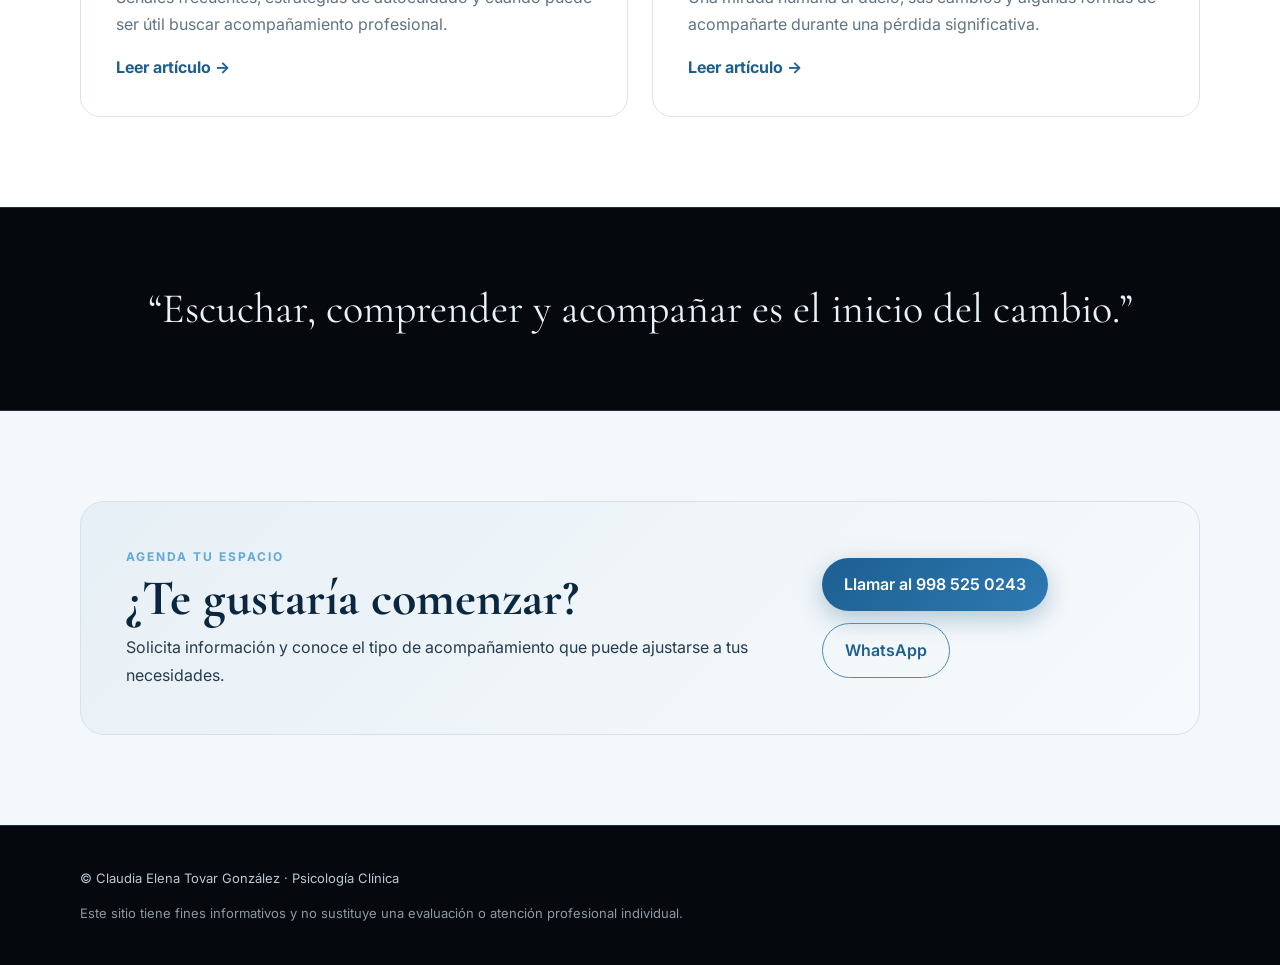
==== commit 4e7bdb28: "Update contact information in index.html remove address from webpage **" ====
--- a/index.html
+++ b/index.html
@@ -97,7 +97,7 @@
         <p class="eyebrow">Tu espacio de acompañamiento</p>
         <h2>Un ambiente cálido, privado y pensado para escucharte.</h2>
         <p>El consultorio está diseñado para ofrecer un entorno tranquilo y acogedor durante cada sesión.</p>
-        <div class="info"><strong>Ubicación</strong><span>Calle Calcetoc 27, Ángeles, Supermanzana 50<br>77533 Cancún, Q. Roo., México</span></div>
+        <div class="info"><strong>Ubicación</strong><span>Contactanos por whatsapp! <br>77533 Cancún, Q. Roo., México</span></div>
         <div class="info"><strong>Citas</strong><span>998 525 0243</span></div>
       </div>
       <img class="wide-photo" src="servicios.jpg" alt="Información de servicios de psicoterapia">
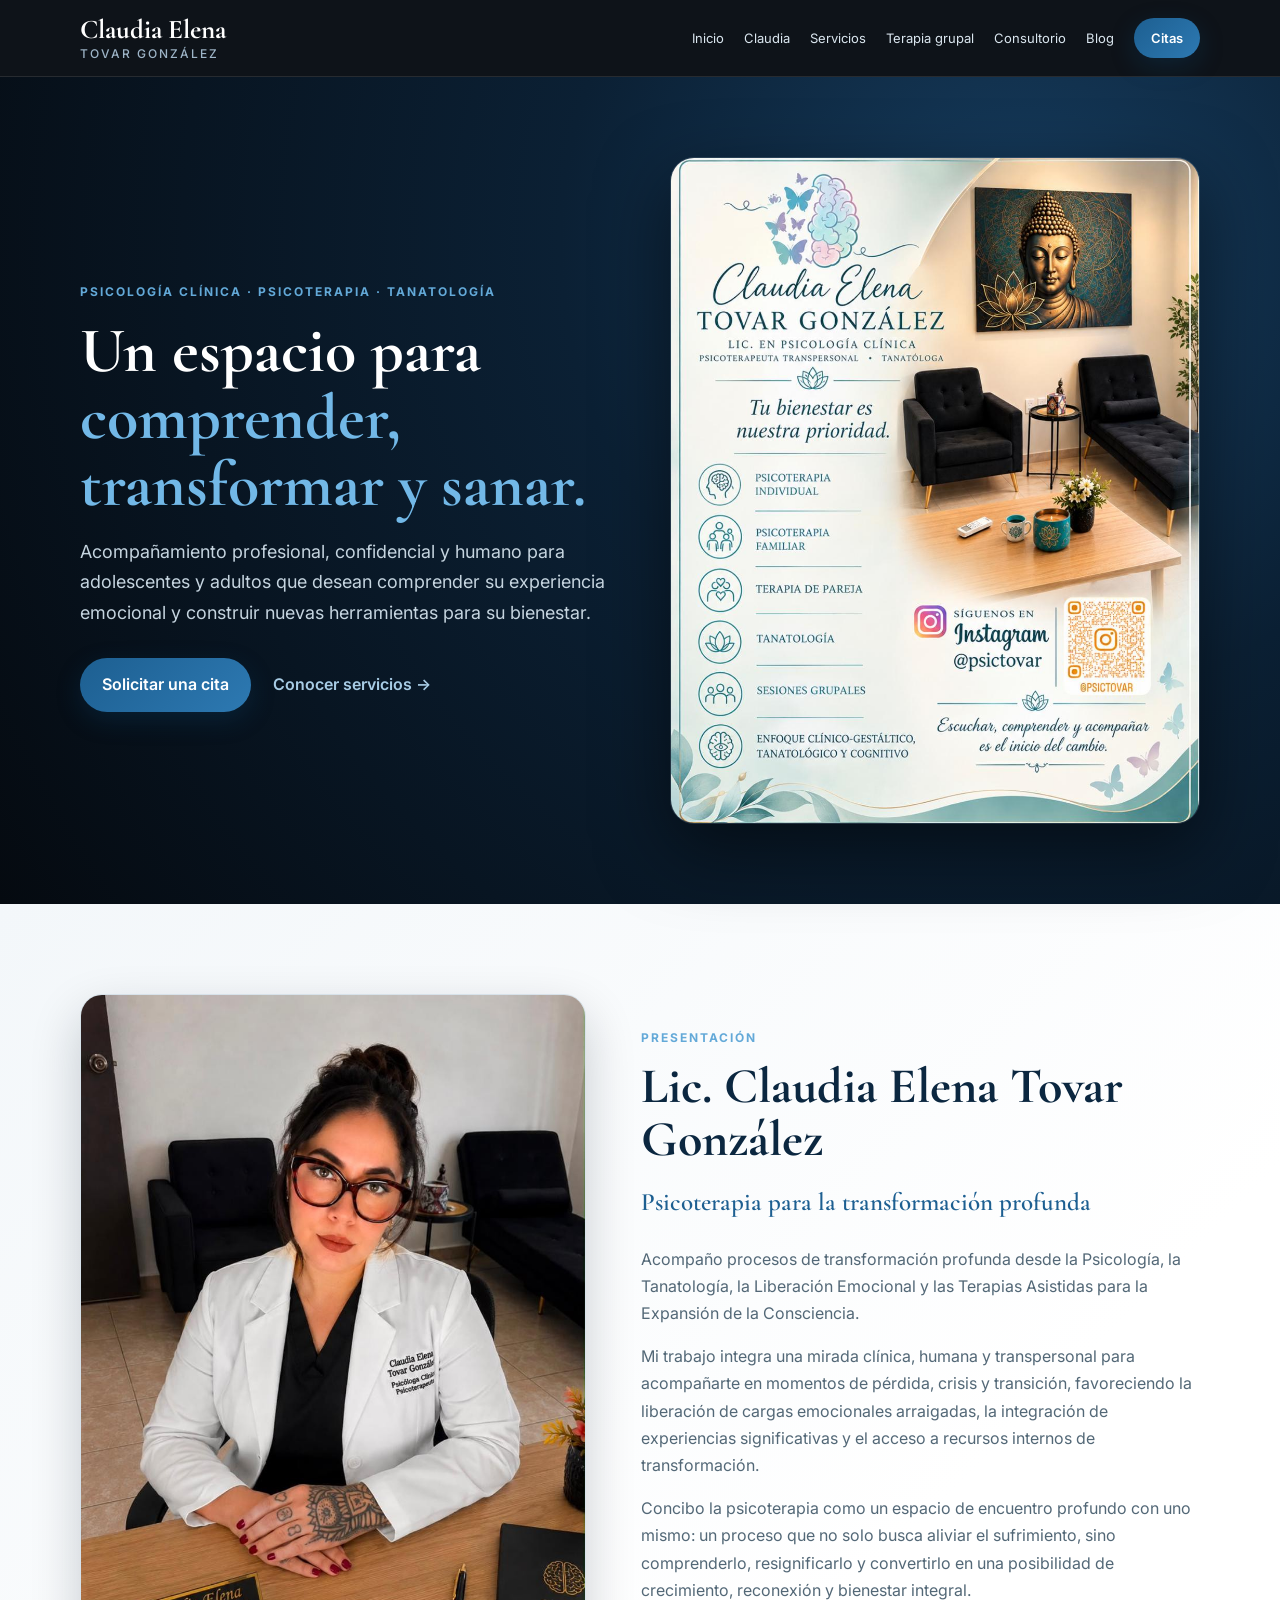
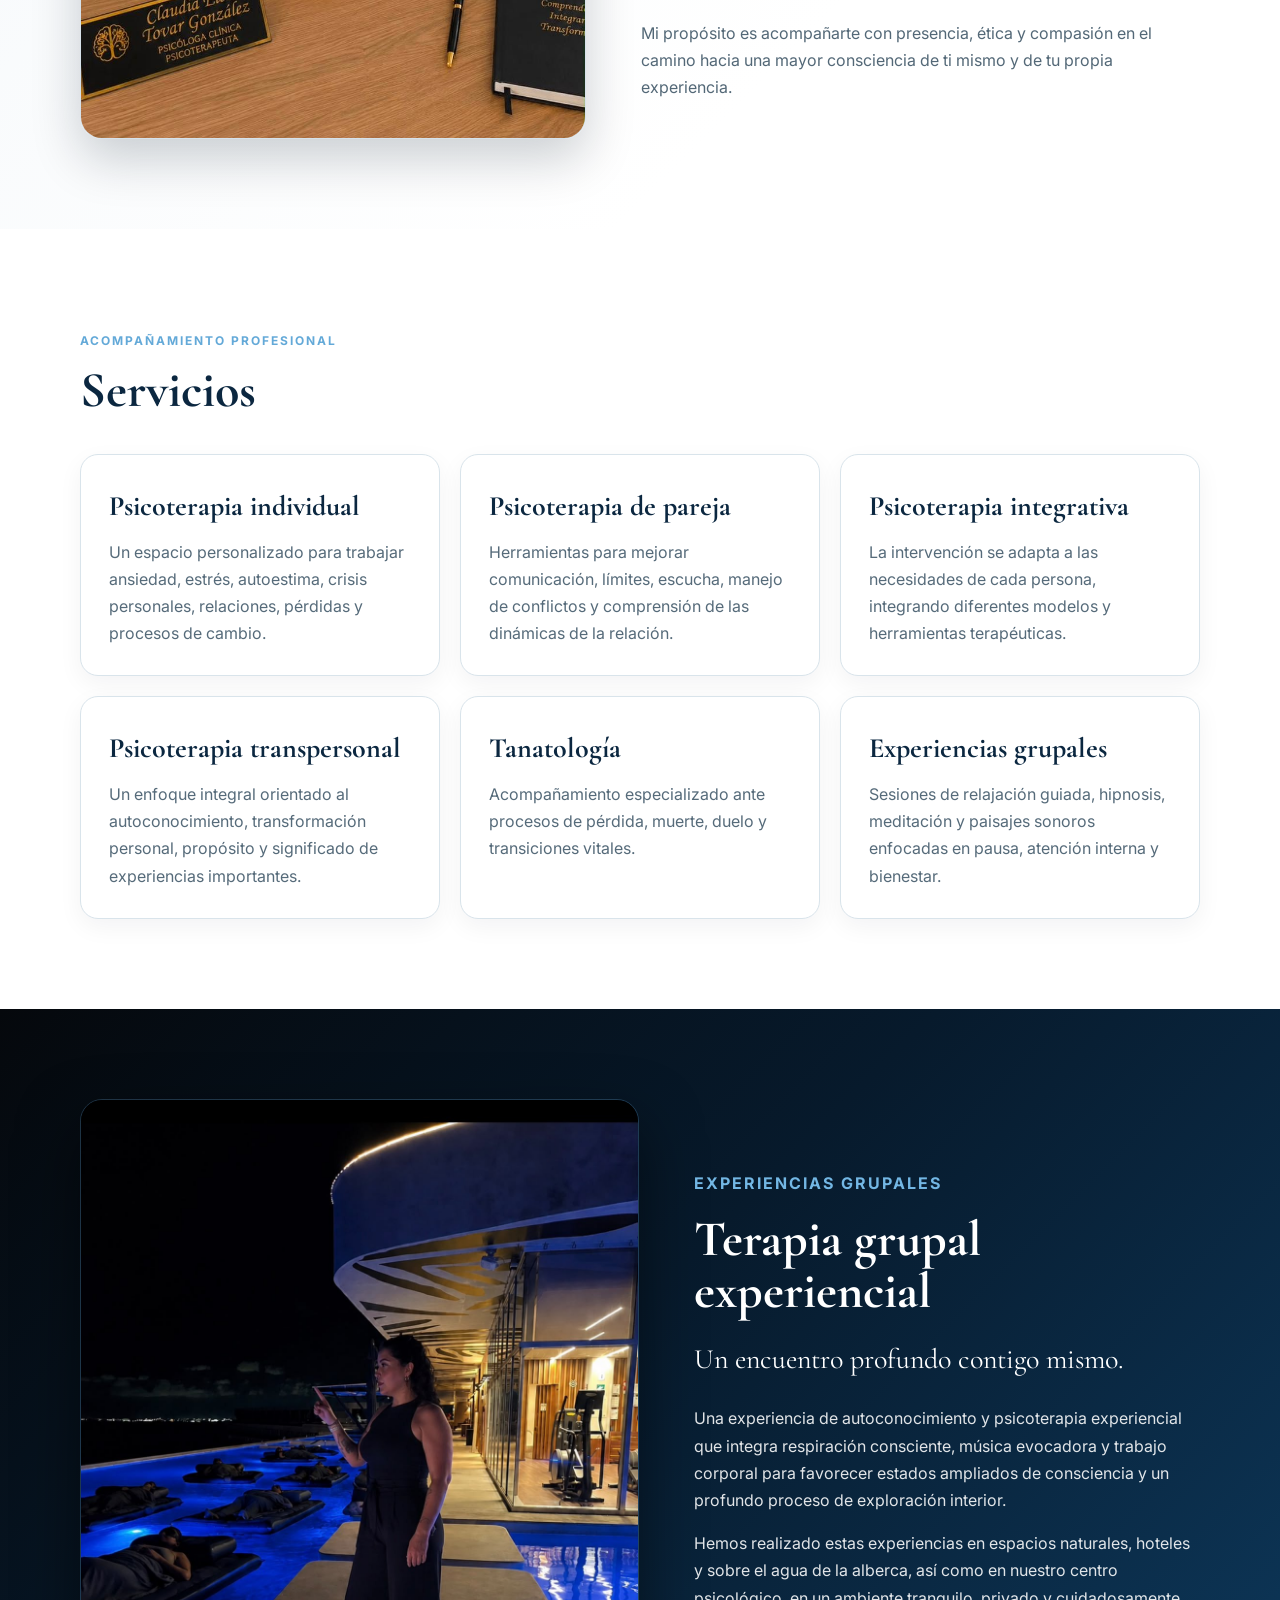
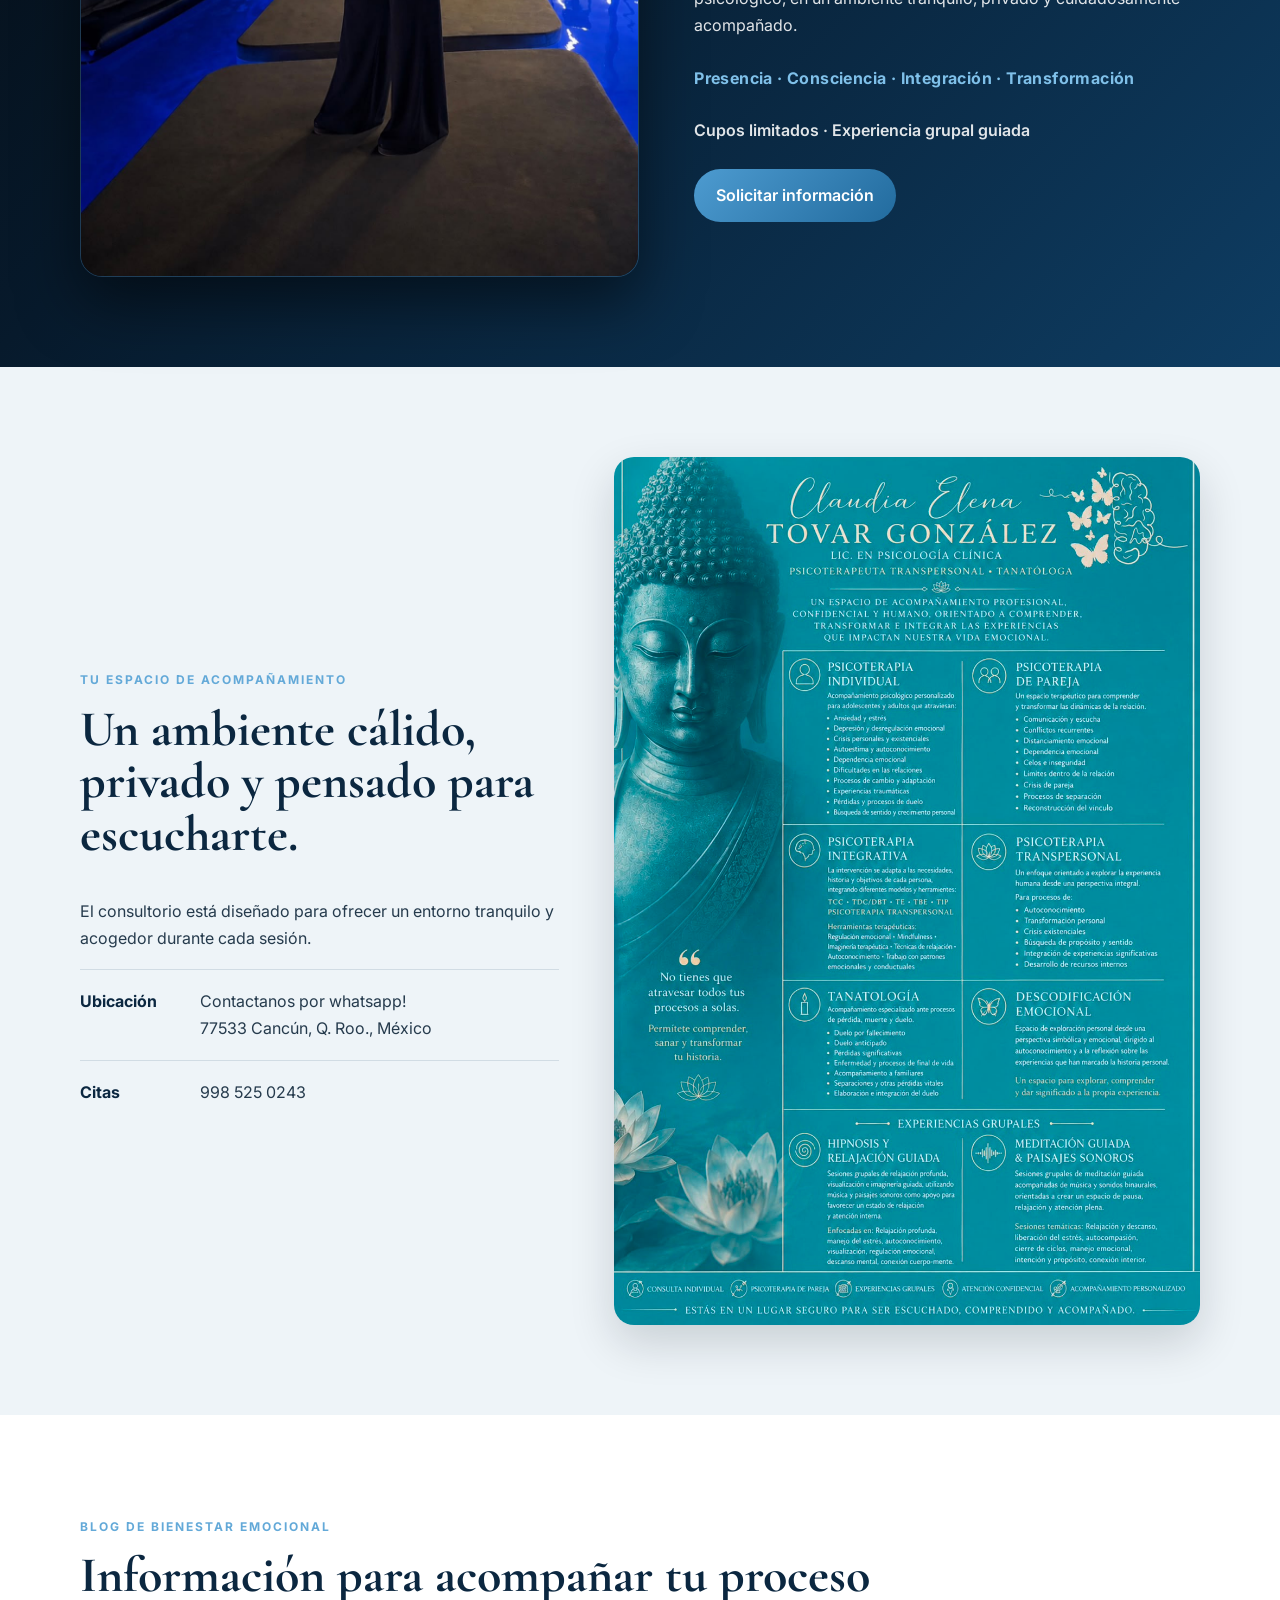
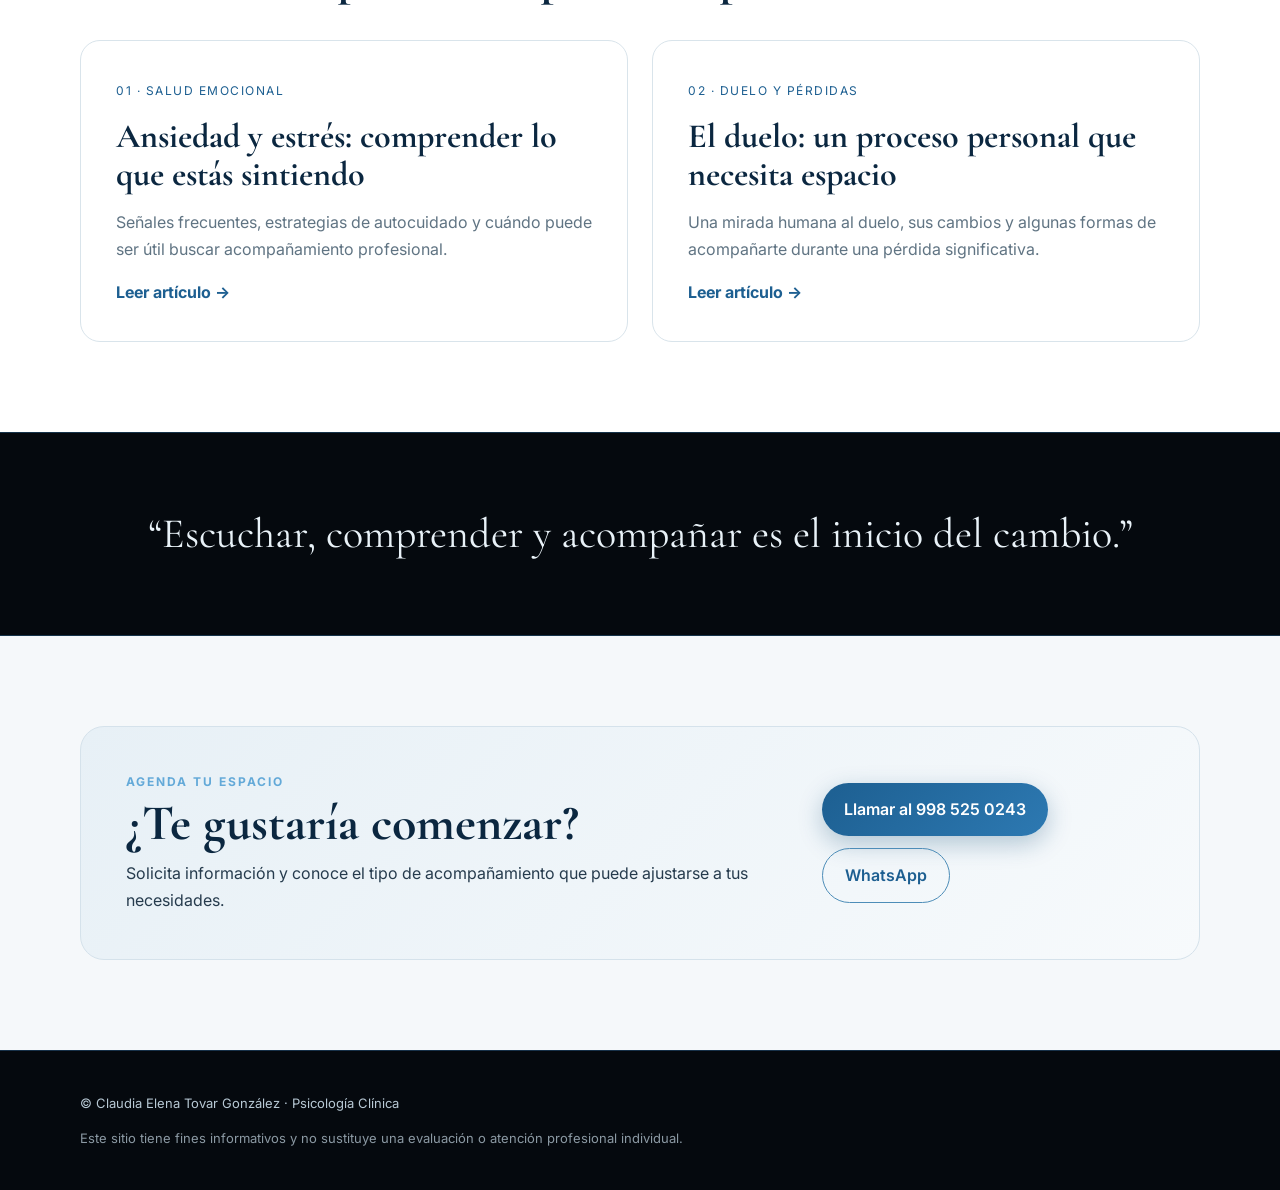
==== commit aeef9130: "Fix image source filename case in index.html Corrected the image file name to match the case sensiti" ====
--- a/index.html
+++ b/index.html
@@ -36,7 +36,7 @@
         </div>
       </div>
       <div class="hero-card">
-        <img src="images/consultorio2.jpeg" alt="Consultorio de psicología de Claudia Elena Tovar González">
+        <img src="images/Consultorio2.jpeg" alt="Consultorio de psicología de Claudia Elena Tovar González">
       </div>
     </div>
   </section>
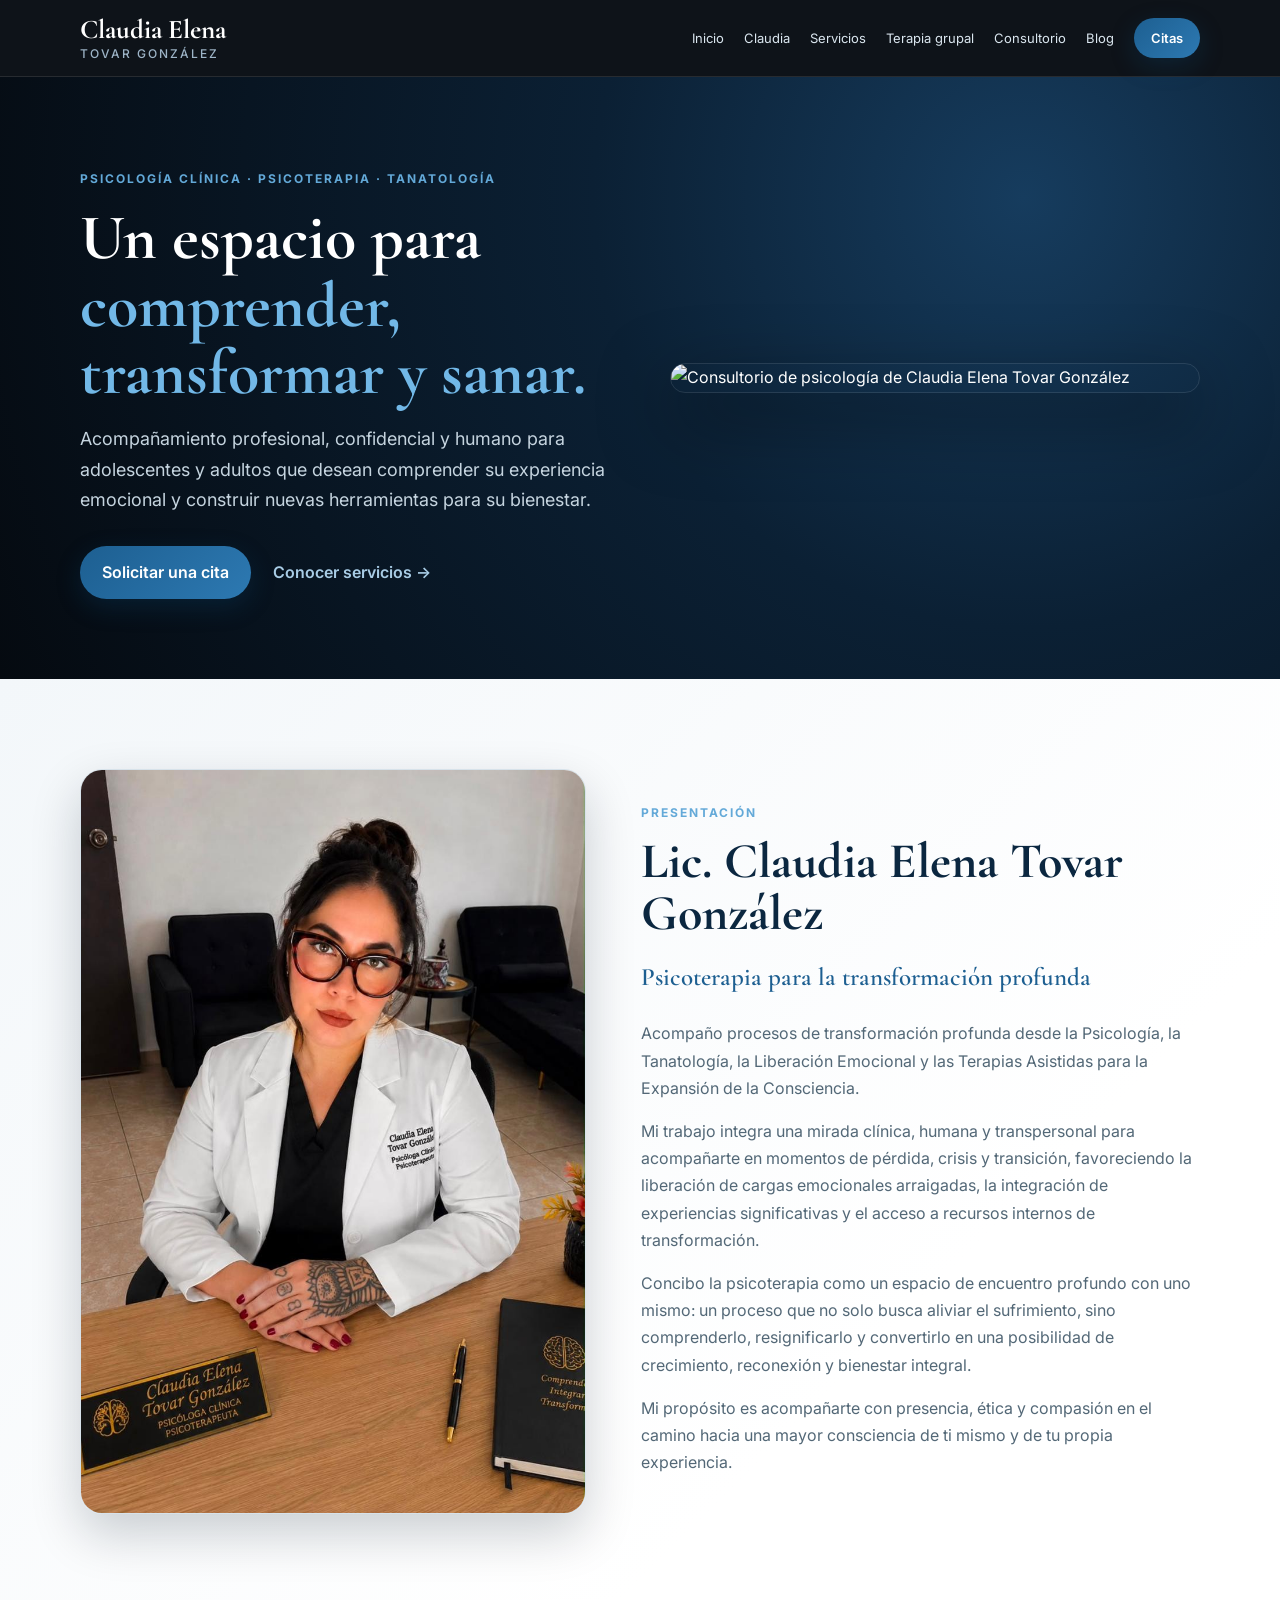
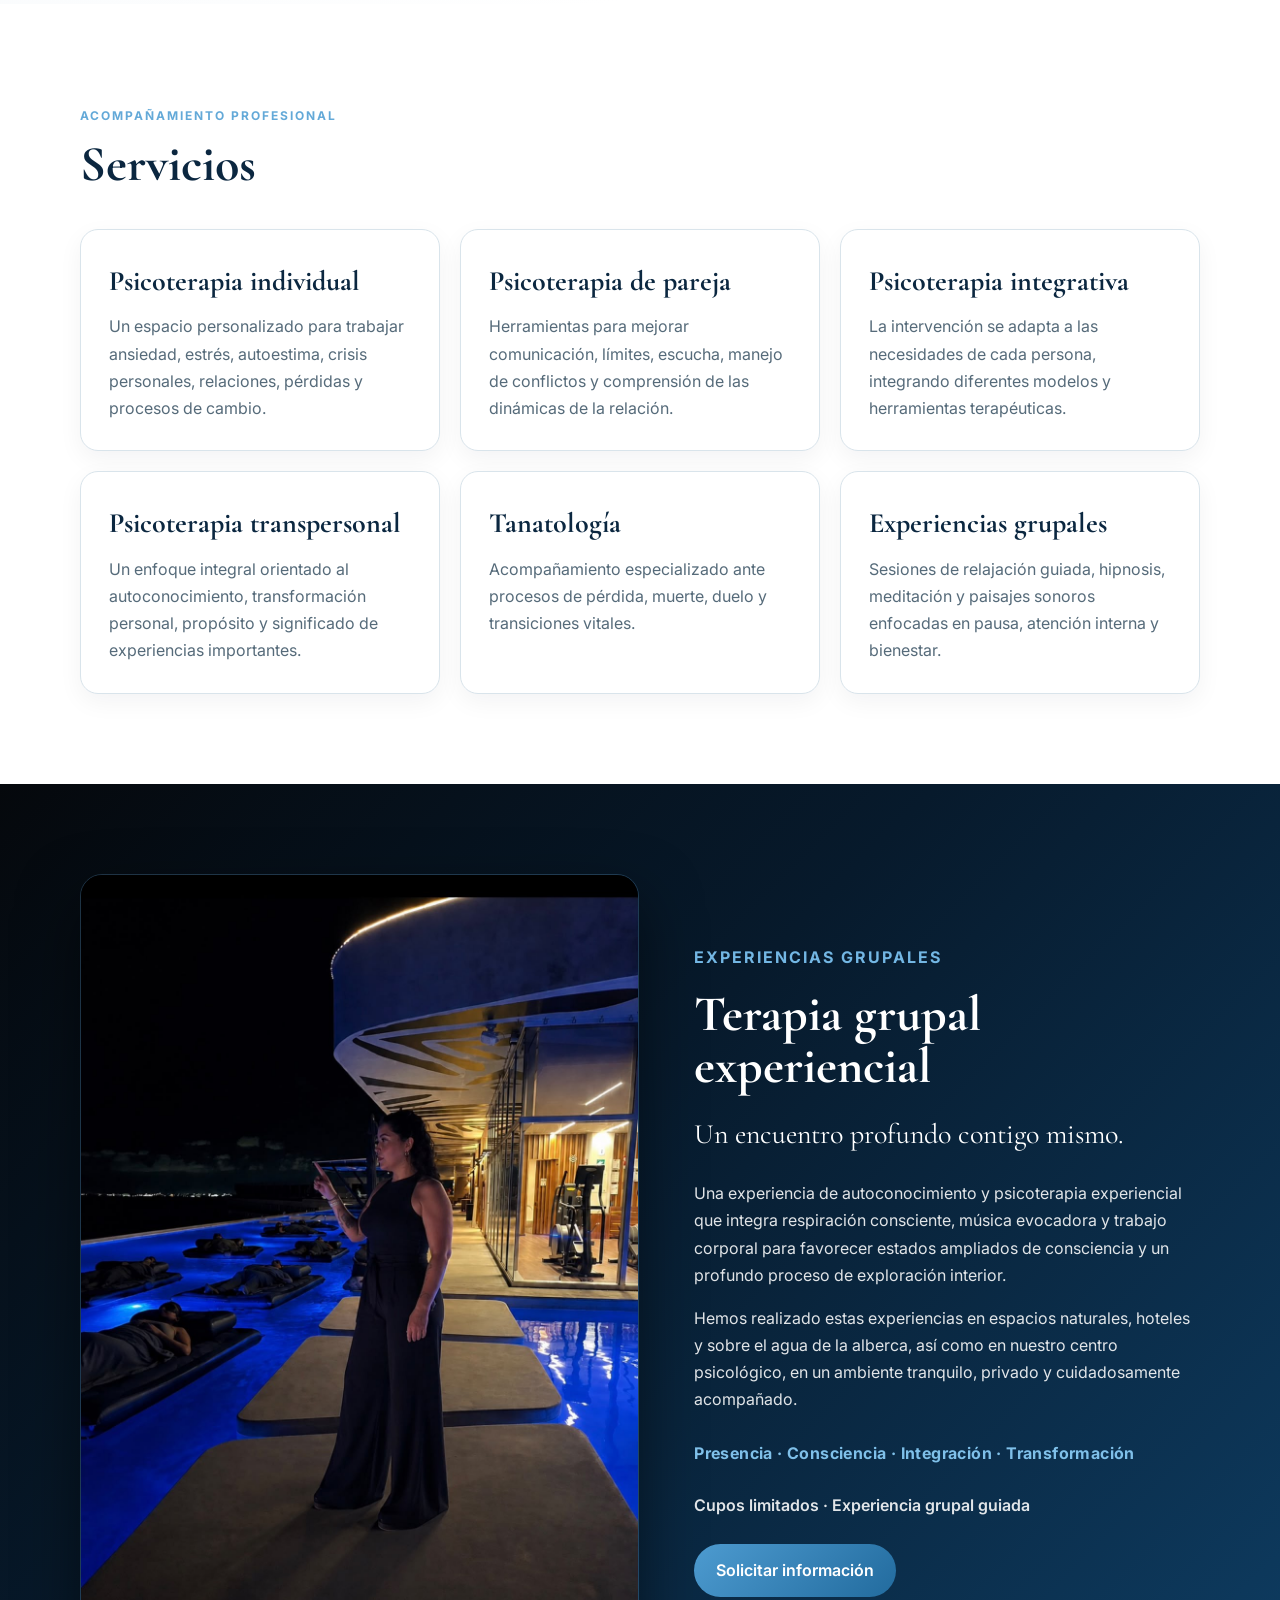
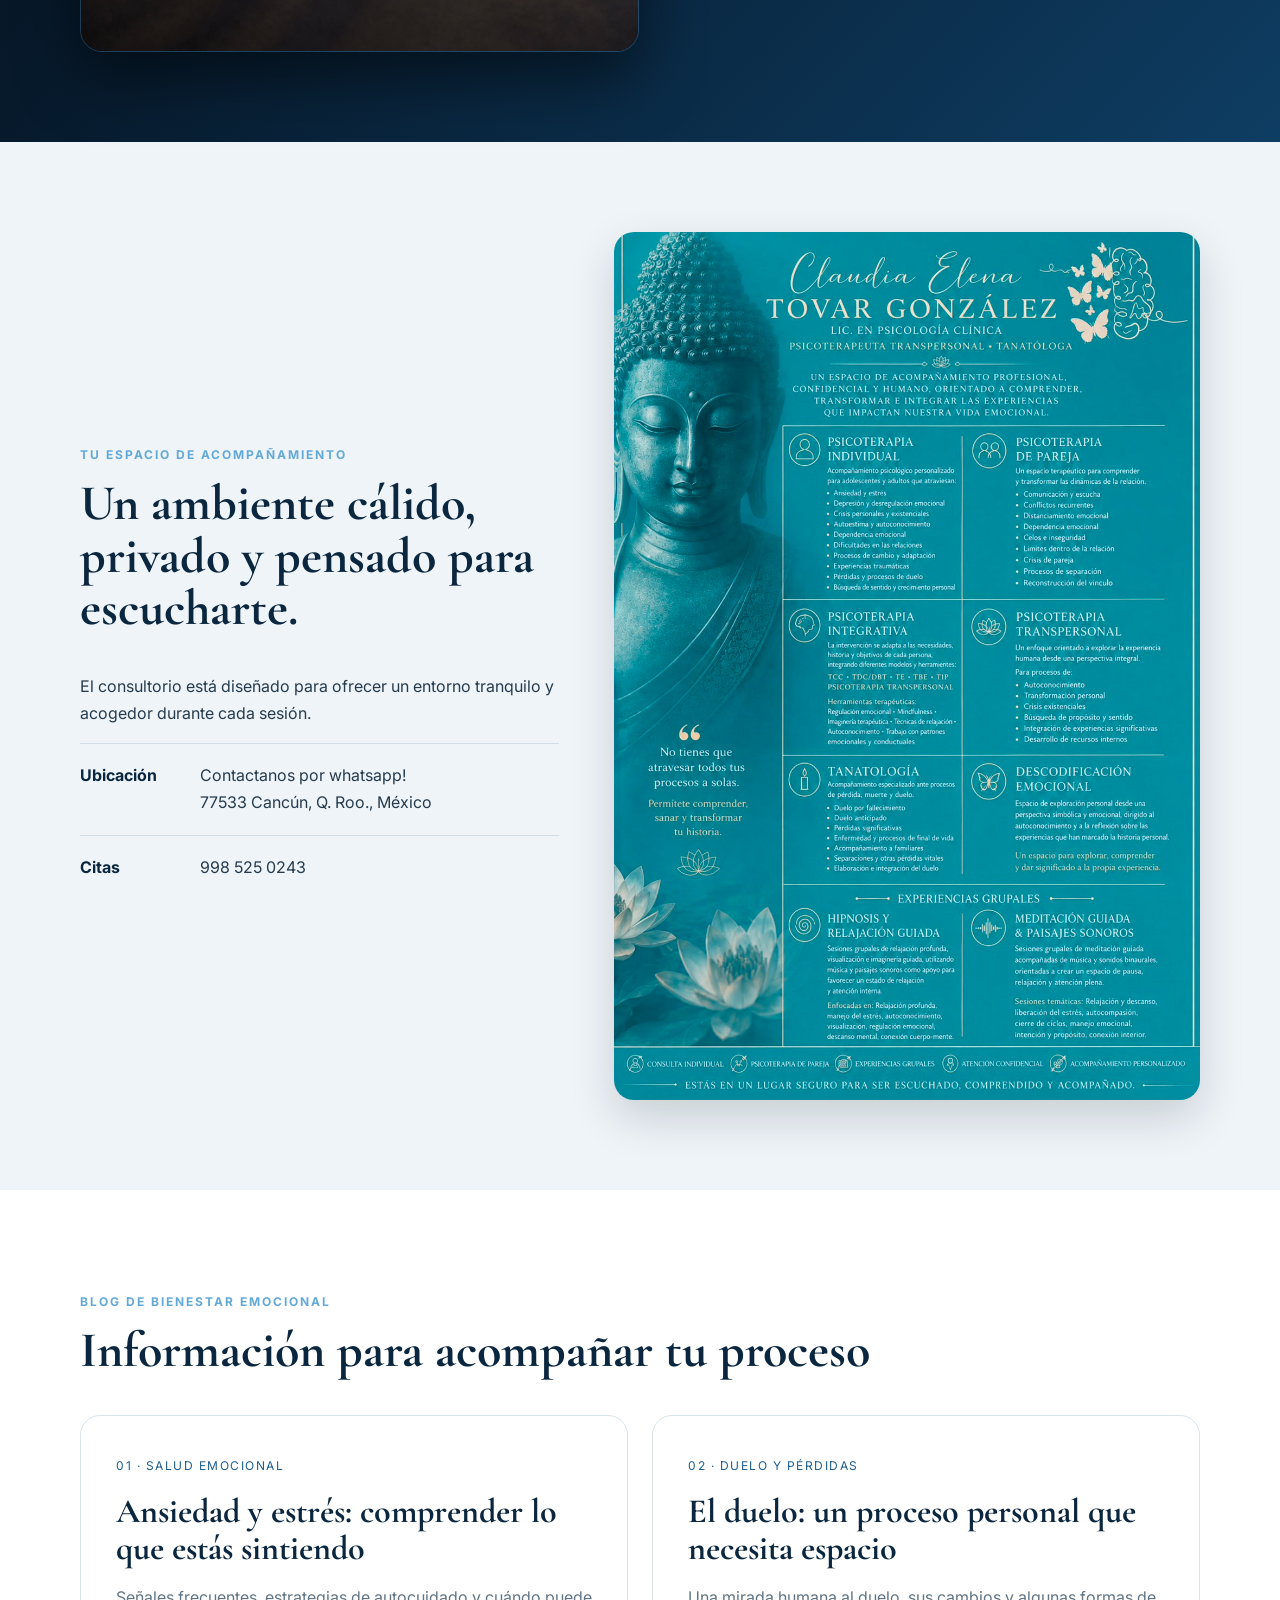
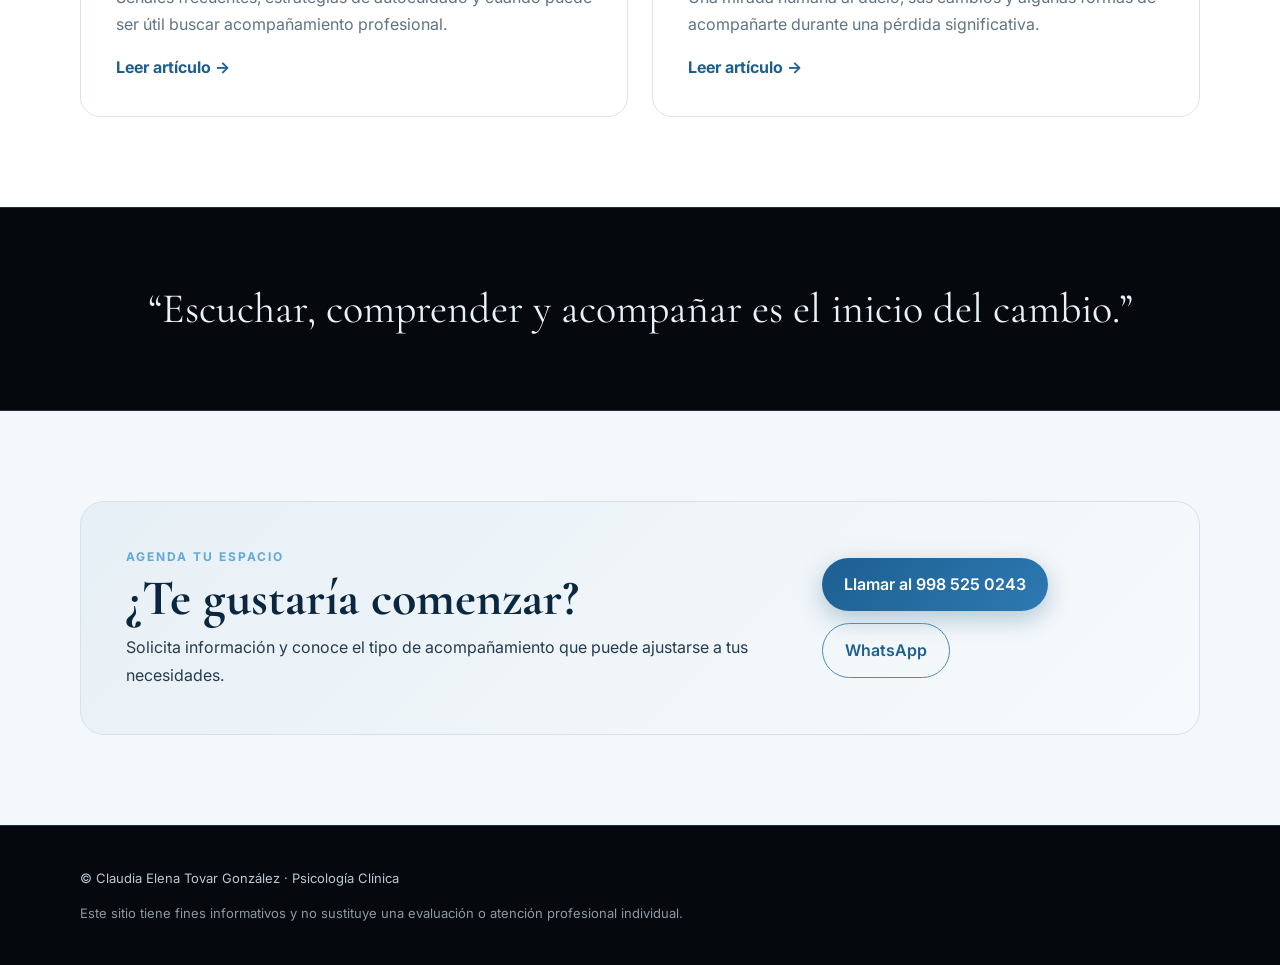
==== commit 8292f3b9: "Fix image file extension from .jpeg to .jpg" ====
--- a/index.html
+++ b/index.html
@@ -36,7 +36,7 @@
         </div>
       </div>
       <div class="hero-card">
-        <img src="images/Consultorio2.jpeg" alt="Consultorio de psicología de Claudia Elena Tovar González">
+        <img src="images/Consultorio2.jpg" alt="Consultorio de psicología de Claudia Elena Tovar González">
       </div>
     </div>
   </section>
